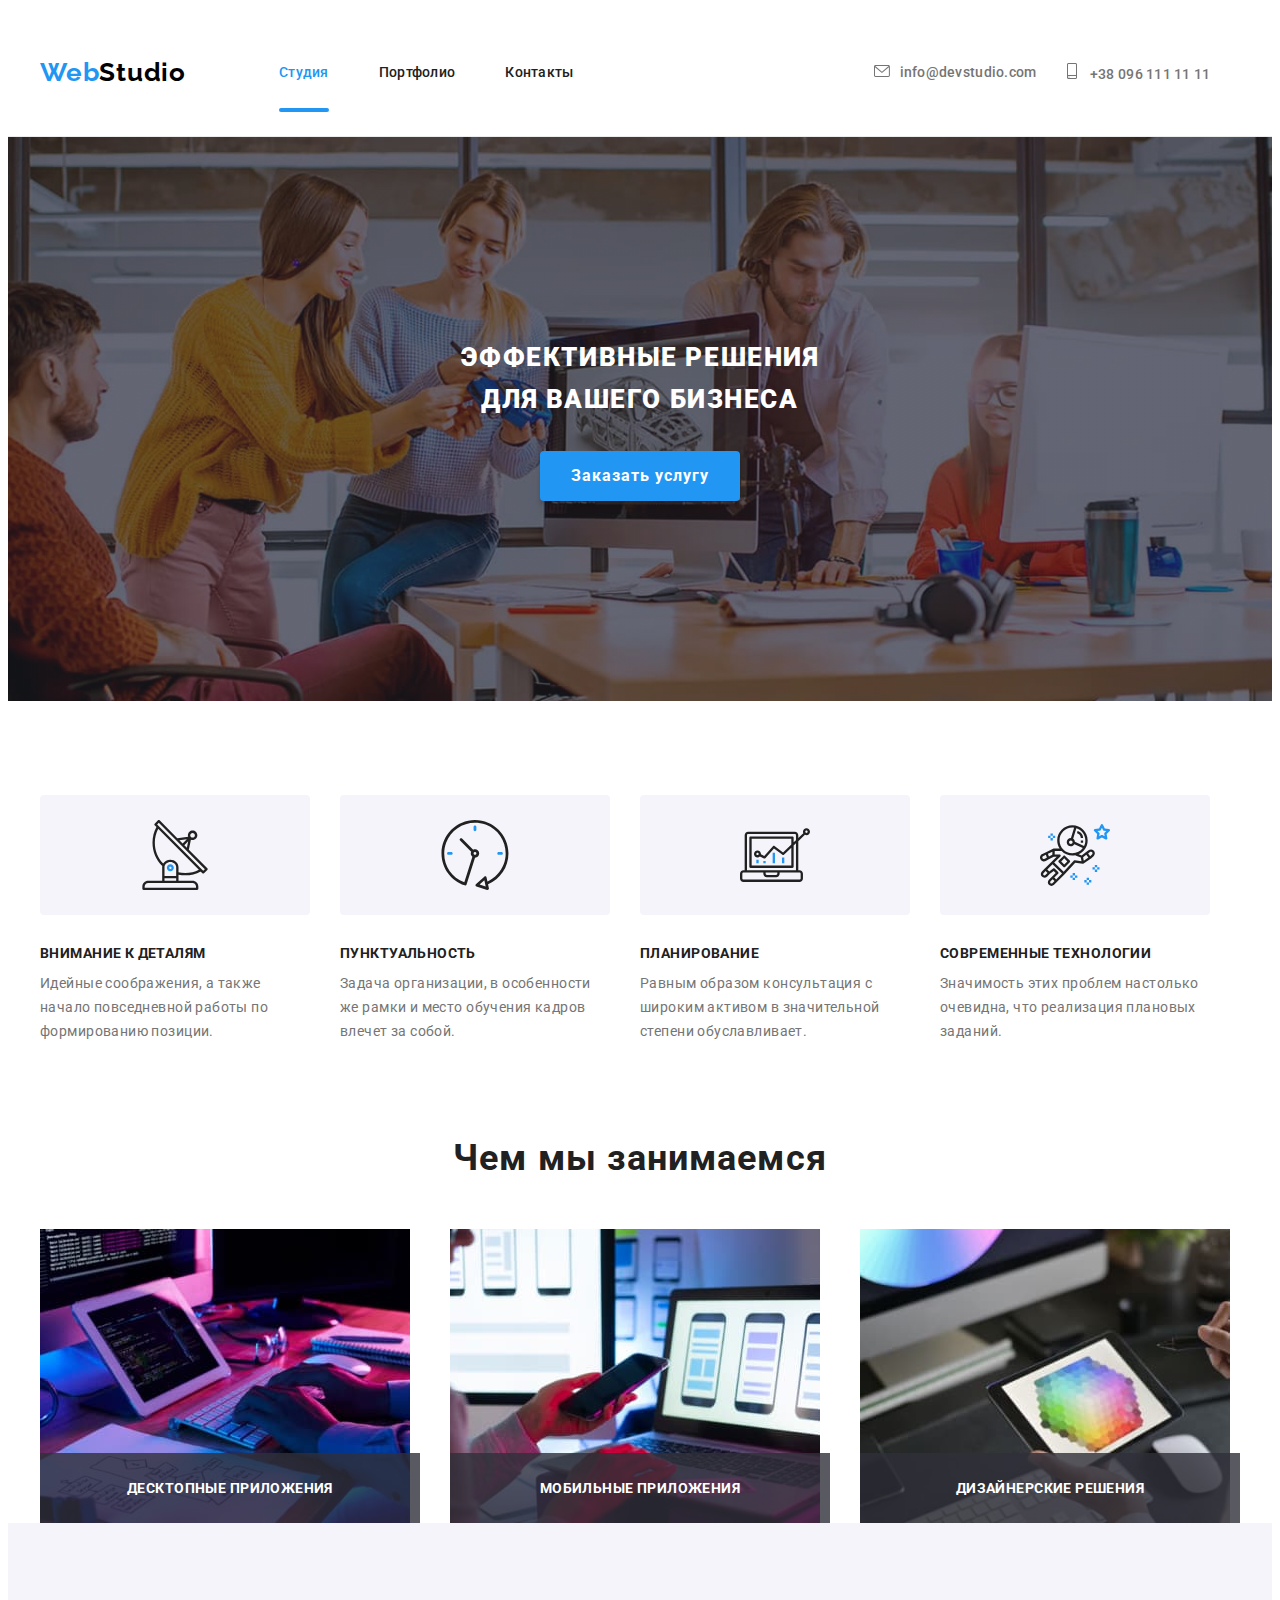
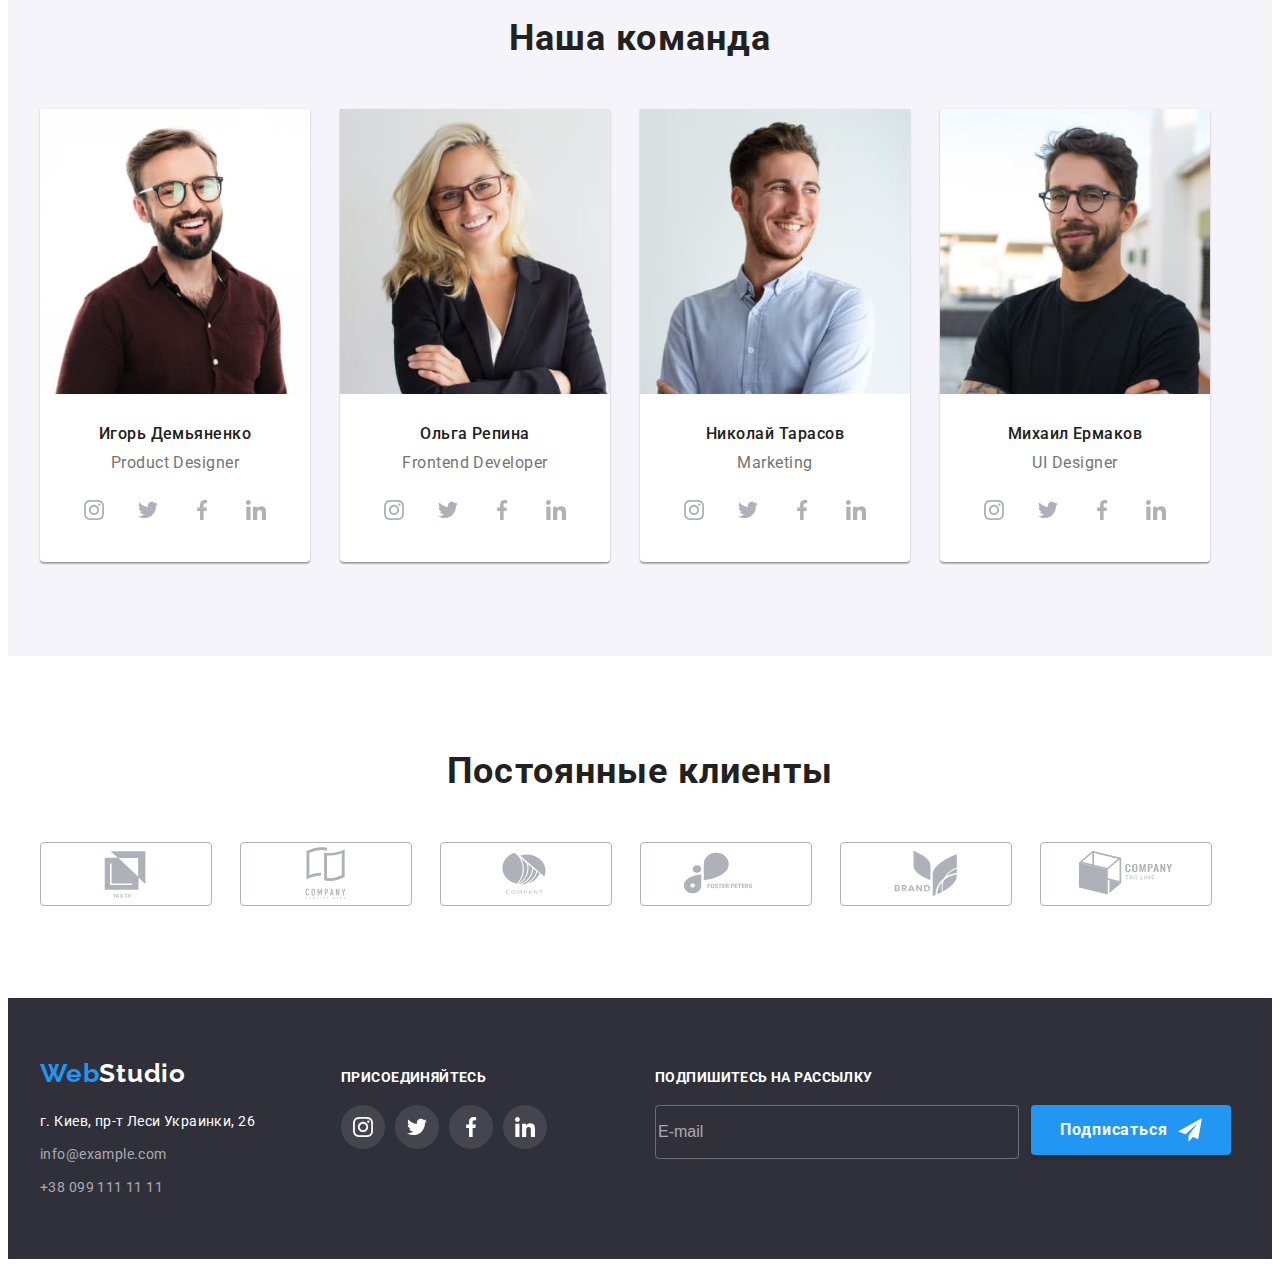
==== index.html @ fca925fd "project" ====
<!DOCTYPE html>
<html lang="ru">
  <head>
    <meta charset="UTF-8" />
    <meta http-equiv="X-UA-Compatible" content="IE=edge" />
    <meta name="viewport" content="width=device-width, initial-scale=1.0" />
    <title>WebStudio</title>
    <link rel="preconnect" href="https://fonts.googleapis.com" />
    <link rel="preconnect" href="https://fonts.gstatic.com" crossorigin />
    <link
      href="https://fonts.googleapis.com/css2?family=Raleway:wght@700&family=Roboto:wght@400;500;700;900&display=swap"
      rel="stylesheet"
    />
    <link
      rel="stylesheet"
      href="https://cdnjs.cloudflare.com/ajax/libs/modern-normalize/1.1.0/modern-normalize.min.css"
      integrity="sha512-wpPYUAdjBVSE4KJnH1VR1HeZfpl1ub8YT/NKx4PuQ5NmX2tKuGu6U/JRp5y+Y8XG2tV+wKQpNHVUX03MfMFn9Q=="
      crossorigin="anonymous"
      referrerpolicy="no-referrer"
    />
    <!-- <link rel="stylesheet" href="./css/styles.css" /> -->
    <link rel="stylesheet" href="./css/main.min.css" />
  </head>
  <body>
    <header class="header">
      <div class="container container__header">
        <a href="./index.html" class="logo" lang="en"
          >Web<span class="logo__dark">Studio</span></a
        >

        <nav>
          <ul class="site-nav">
            <li class="site-nav__item">
              <a
                href="./index.html"
                class="site-nav__link site-nav__link--current"
                >Студия</a
              >
            </li>
            <li class="site-nav__item">
              <a href="./portfolio.html" class="site-nav__link">Портфолио</a>
            </li>
            <li class="site-nav__item">
              <a href="" class="site-nav__link">Контакты</a>
            </li>
          </ul>
        </nav>
        <ul class="connect">
          <li class="connect__item">
            <a href="mailto:info@devstudio.com" class="connect__link">
              <svg class="connect__icon connect__icon--env">
                <use href="./images/symbol-defs.svg#envelope"></use></svg
              >info@devstudio.com</a
            >
          </li>
          <li class="connect__item">
            <a href="tel:+380961111111" class="connect__link">
              <svg class="connect__icon connect__icon--smart">
                <use href="./images/symbol-defs.svg#smartphone"></use>
              </svg>
              +38 096 111 11 11
            </a>
          </li>
        </ul>

        <button type="button" class="menu-btn">
          <svg
            class="menu-btn__icon"
            width="40"
            height="40"
            aria-label="Переключатель мобильного меню"
          >
            <use
              class="menu-btn__icon--menu"
              href="./images/symbol-defs.svg#menu_40px"
            ></use>
            <use
              class="menu-btn__icon--close"
              href="./images/symbol-defs.svg#close_40px"
            ></use>
          </svg>
        </button>
      </div>
    </header>
    <main>
      <section class="hero">
        <div class="container">
          <h1 class="hero__title">Эффективные решения для вашего бизнеса</h1>
          <button type="button" class="btn btn__hero" data-modal-open>
            Заказать услугу
          </button>
        </div>
      </section>
      <!-- advantage -->
      <section class="section">
        <div class="container">
          <h2 class="section-title visually-hidden">Наши преимущества</h2>
          <ul class="advantage-list">
            <li class="advantage-list__item">
              <div class="advantage-list__box">
                <svg class="advantage-list__icon" width="70" height="70">
                  <use xlink:href="./images/symbol-defs.svg#antenna"></use>
                </svg>
              </div>
              <h3 class="advantage-list__title">Внимание к деталям</h3>
              <p class="advantage-list__text">
                Идейные соображения, а также начало повседневной работы по
                формированию позиции.
              </p>
            </li>
            <li class="advantage-list__item icon-clock">
              <div class="advantage-list__box">
                <svg class="advantage-list__icon" width="70" height="70">
                  <use xlink:href="./images/symbol-defs.svg#clock"></use>
                </svg>
              </div>
              <h3 class="advantage-list__title">Пунктуальность</h3>
              <p class="advantage-list__text">
                Задача организации, в особенности же рамки и место обучения
                кадров влечет за собой.
              </p>
            </li>
            <li class="advantage-list__item icon-diagram">
              <div class="advantage-list__box">
                <svg class="advantage-list__icon" width="70" height="70">
                  <use xlink:href="./images/symbol-defs.svg#diagram"></use>
                </svg>
              </div>
              <h3 class="advantage-list__title">Планирование</h3>
              <p class="advantage-list__text">
                Равным образом консультация с широким активом в значительной
                степени обуславливает.
              </p>
            </li>
            <li class="advantage-list__item icon-astronaut">
              <div class="advantage-list__box">
                <svg class="advantage-list__icon" width="70" height="70">
                  <use xlink:href="./images/symbol-defs.svg#astronaut"></use>
                </svg>
              </div>
              <h3 class="advantage-list__title">Современные технологии</h3>
              <p class="advantage-list__text">
                Значимость этих проблем настолько очевидна, что реализация
                плановых заданий.
              </p>
            </li>
          </ul>
        </div>
      </section>
      <!-- development -->
      <section class="section section--no-padding">
        <div class="container">
          <h2 class="section-title">Чем мы занимаемся</h2>
          <ul class="development-list">
            <li class="development-list__item">
              <img
                src="./images/box_1.jpg"
                alt="Разработки для планшета"
                width="370"
                height="294"
              />
              <div class="development__box">
                <p class="development__text">Десктопные приложения</p>
              </div>
            </li>
            <li class="development-list__item">
              <div class="dev-item-container">
                <img
                  src="./images/box_2.jpg"
                  alt="Разработки для мобильного телефона"
                  width="370"
                  height="294"
                />
                <div class="development__box">
                  <p class="development__text">Мобильные приложения</p>
                </div>
              </div>
            </li>
            <li class="development-list__item">
              <div class="dev-item-container">
                <img
                  src="./images/box_3.jpg"
                  alt="Настройка гаджетов"
                  width="370"
                  height="294"
                />
                <div class="development__box">
                  <p class="development__text">Дизайнерские решения</p>
                </div>
              </div>
            </li>
          </ul>
        </div>
      </section>
      <!-- team -->
      <section class="section section--other-background">
        <div class="container">
          <h2 class="section-title">Наша команда</h2>
          <ul class="team">
            <li class="team__item">
              <img
                srcset="
                  ./images/img_demianenko_450_460.jpg 450w,
                  ./images/img_demianenko_354_374.jpg 354w,
                  ./images/img_demianenko_270_260.jpg 270w
                "
                src="./images/img_demianenko_450_460.jpg"
                alt="Фото Игоря Демьяненко"
                sizes="(min-width: 1200px) 25vw, (min-width: 768px) 50vw, 100vw"
              />
              <div class="team__card">
                <h3 class="team__title">Игорь Демьяненко</h3>
                <p class="team__text" lang="en">Product Designer</p>
                <ul class="social">
                  <li class="social__item">
                    <a href="" class="social__link">
                      <svg class="social__icon" width="20" height="20">
                        <use href="./images/symbol-defs.svg#instagram"></use>
                      </svg>
                    </a>
                  </li>
                  <li class="social__item">
                    <a href="" class="social__link">
                      <svg class="social__icon" width="20" height="20">
                        <use href="./images/symbol-defs.svg#twitter"></use>
                      </svg>
                    </a>
                  </li>
                  <li class="social__item">
                    <a href="" class="social__link">
                      <svg class="social__icon" width="20" height="20">
                        <use href="./images/symbol-defs.svg#facebook"></use>
                      </svg>
                    </a>
                  </li>
                  <li class="social__item">
                    <a href="" class="social__link">
                      <svg class="social__icon" width="20" height="20">
                        <use href="./images/symbol-defs.svg#linkedin"></use>
                      </svg>
                    </a>
                  </li>
                </ul>
              </div>
            </li>
            <li class="team__item">
              <img
                srcset="
                  ./images/img_repina_450_460.jpg 450w,
                  ./images/img_repina_354_374.jpg 354w,
                  ./images/img_repina_270_260.jpg 270w
                "
                src="./images/img_repina_450_460.jpg"
                alt="Фото Ольги Репиной"
                sizes="(min-width: 1200px) 25vw, (min-width: 768px) 50vw, 100vw"
              />
              <div class="team__card">
                <h3 class="team__title">Ольга Репина</h3>
                <p class="team__text" lang="en">Frontend Developer</p>
                <ul class="social">
                  <li class="social__item">
                    <a href="" class="social__link">
                      <svg class="social__icon" width="20" height="20">
                        <use href="./images/symbol-defs.svg#instagram"></use>
                      </svg>
                    </a>
                  </li>
                  <li class="social__item">
                    <a href="" class="social__link">
                      <svg class="social__icon" width="20" height="20">
                        <use href="./images/symbol-defs.svg#twitter"></use>
                      </svg>
                    </a>
                  </li>
                  <li class="social__item">
                    <a href="" class="social__link">
                      <svg class="social__icon" width="20" height="20">
                        <use href="./images/symbol-defs.svg#facebook"></use>
                      </svg>
                    </a>
                  </li>
                  <li class="social__item">
                    <a href="" class="social__link">
                      <svg class="social__icon" width="20" height="20">
                        <use href="./images/symbol-defs.svg#linkedin"></use>
                      </svg>
                    </a>
                  </li>
                </ul>
              </div>
            </li>
            <li class="team__item">
              <img
                srcset="
                  ./images/img_tarasov_450_460.jpg 450w,
                  ./images/img_tarasov_354_374.jpg 354w,
                  ./images/img_tarasov_270_260.jpg 270w
                "
                src="./images/img_tarasov_450_460.jpg"
                alt="Фото Николая Тарасова"
                sizes="(min-width: 1200px) 25vw, (min-width: 768px) 50vw, 100vw"
              />
              <div class="team__card">
                <h3 class="team__title">Николай Тарасов</h3>
                <p class="team__text" lang="en">Marketing</p>
                <ul class="social">
                  <li class="social__item">
                    <a href="" class="social__link">
                      <svg class="social__icon" width="20" height="20">
                        <use href="./images/symbol-defs.svg#instagram"></use>
                      </svg>
                    </a>
                  </li>
                  <li class="social__item">
                    <a href="" class="social__link">
                      <svg class="social__icon" width="20" height="20">
                        <use href="./images/symbol-defs.svg#twitter"></use>
                      </svg>
                    </a>
                  </li>
                  <li class="social__item">
                    <a href="" class="social__link">
                      <svg class="social__icon" width="20" height="20">
                        <use href="./images/symbol-defs.svg#facebook"></use>
                      </svg>
                    </a>
                  </li>
                  <li class="social__item">
                    <a href="" class="social__link">
                      <svg class="social__icon" width="20" height="20">
                        <use href="./images/symbol-defs.svg#linkedin"></use>
                      </svg>
                    </a>
                  </li>
                </ul>
              </div>
            </li>
            <li class="team__item">
              <img
                srcset="
                  ./images/img_ermakov_450_460.jpg 450w,
                  ./images/img_ermakov_354_374.jpg 354w,
                  ./images/img_ermakov_270_260.jpg 270w
                "
                src="./images/img_ermakov_450_460.jpg"
                alt="Фото Михаила Ермакова"
                sizes="(min-width: 1200px) 25vw, (min-width: 768px) 50vw, 100vw"
              />
              <div class="team__card">
                <h3 class="team__title">Михаил Ермаков</h3>
                <p class="team__text" lang="en">UI Designer</p>
                <ul class="social">
                  <li class="social__item">
                    <a href="" class="social__link">
                      <svg class="social__icon" width="20" height="20">
                        <use href="./images/symbol-defs.svg#instagram"></use>
                      </svg>
                    </a>
                  </li>
                  <li class="social__item">
                    <a href="" class="social__link">
                      <svg class="social__icon" width="20" height="20">
                        <use href="./images/symbol-defs.svg#twitter"></use>
                      </svg>
                    </a>
                  </li>
                  <li class="social__item">
                    <a href="" class="social__link">
                      <svg class="social__icon" width="20" height="20">
                        <use href="./images/symbol-defs.svg#facebook"></use>
                      </svg>
                    </a>
                  </li>
                  <li class="social__item">
                    <a href="" class="social__link">
                      <svg class="social__icon" width="20" height="20">
                        <use href="./images/symbol-defs.svg#linkedin"></use>
                      </svg>
                    </a>
                  </li>
                </ul>
              </div>
            </li>
          </ul>
        </div>
      </section>
      <!-- client -->
      <section class="section">
        <div class="container">
          <h2 class="section-title">Постоянные клиенты</h2>
          <ul class="client">
            <li class="client__item">
              <a href="" class="client__link">
                <svg class="client__icon" width="106" height="60">
                  <use href="./images/symbol-defs.svg#Logo-1"></use>
                </svg>
              </a>
            </li>
            <li class="client__item">
              <a href="" class="client__link">
                <svg class="client__icon" width="106" height="60">
                  <use href="./images/symbol-defs.svg#Logo-2"></use>
                </svg>
              </a>
            </li>
            <li class="client__item">
              <a href="" class="client__link">
                <svg class="client__icon" width="106" height="60">
                  <use href="./images/symbol-defs.svg#Logo-3"></use>
                </svg>
              </a>
            </li>
            <li class="client__item">
              <a href="" class="client__link">
                <svg class="client__icon" width="106" height="60">
                  <use href="./images/symbol-defs.svg#Logo-4"></use>
                </svg>
              </a>
            </li>
            <li class="client__item">
              <a href="" class="client__link">
                <svg class="client__icon" width="106" height="60">
                  <use href="./images/symbol-defs.svg#Logo-5"></use>
                </svg>
              </a>
            </li>
            <li class="client__item">
              <a href="" class="client__link">
                <svg class="client__icon" width="106" height="60">
                  <use href="./images/symbol-defs.svg#Logo-6"></use>
                </svg>
              </a>
            </li>
          </ul>
        </div>
      </section>
    </main>

    <!--  -->
    <footer class="footer">
      <div class="container container--flex">
        <div class="container__item container-logoadd">
          <a href="./index.html" class="logo" lang="en"
            >Web<span class="logo__light">Studio</span>
          </a>
          <address class="container-address">
            <ul class="footer-address list">
              <li class="footer-address__item">
                <a
                  href="https://goo.gl/maps/Y3qcfdr68zk5Risw8"
                  target="_blank"
                  rel="noopener noreferrer nofollow"
                  class="footer-link footer-link--address"
                  >г. Киев, пр-т Леси Украинки, 26</a
                >
              </li>
              <li class="footer-address__item">
                <a
                  href="mailto:info@example.com"
                  class="footer-link footer-link--mail"
                  >info@example.com</a
                >
              </li>
              <li class="footer-address__item">
                <a href="tel:+380991111111" class="footer-link footer-link--tel"
                  >+38 099 111 11 11</a
                >
              </li>
            </ul>
          </address>
        </div>
        <div class="container__item container-links">
          <p class="footer-cont-text">Присоединяйтесь</p>

          <ul class="footer-icon list">
            <li class="footer-icon__item">
              <a href="" class="footer-icon-link">
                <svg class="footer-icon-icon" width="20" height="20">
                  <use href="./images/symbol-defs.svg#instagram"></use>
                </svg>
              </a>
            </li>
            <li class="footer-icon__item">
              <a href="" class="footer-icon-link">
                <svg class="footer-icon-icon" width="20" height="20">
                  <use href="./images/symbol-defs.svg#twitter"></use>
                </svg>
              </a>
            </li>
            <li class="footer-icon__item">
              <a href="" class="footer-icon-link">
                <svg class="footer-icon-icon" width="20" height="20">
                  <use href="./images/symbol-defs.svg#facebook"></use>
                </svg>
              </a>
            </li>
            <li class="footer-icon__item">
              <a href="" class="footer-icon-link">
                <svg class="footer-icon-icon" width="20" height="20">
                  <use href="./images/symbol-defs.svg#linkedin"></use>
                </svg>
              </a>
            </li>
          </ul>
        </div>

        <div class="container__item container-email">
          <p class="footer-cont-text">Подпишитесь на рассылку</p>
          <form class="form-input">
            <label for="form-input__label"></label>
            <input
              type="email"
              class="form-input__item"
              name="item-mail"
              id="item-mail"
              placeholder="E-mail"
            />
            <button type="submit" class="btn form-input__btn">
              Подписаться
              <svg class="icon-send" width="24" height="24">
                <use href="./images/symbol-defs.svg#icon-send"></use>
              </svg>
            </button>
          </form>
        </div>
      </div>
    </footer>
    <!--  modal  -->
    <div class="backdrop is-hidden" data-modal>
      <div class="modal">
        <button type="button" class="modal-close-btn" data-modal-close>
          <svg class="close-icon" width="18" height="18">
            <use href="./images/symbol-defs.svg#close-black-18dp"></use>
          </svg>
        </button>
        <p class="modal-title">Оставьте свои данные, мы вам перезвоним</p>
        <form class="modal-form">
          <label class="modal-label"
            >Имя
            <span class="modal-label__field">
              <input
                type="text"
                class="modal-label__block modal-label__block--input"
                name="user-name"
                placeholder="John Dou"
                required
              />
              <svg class="modal-icon" width="18" height="18">
                <use href="./images/symbol-defs.svg#person-black-18dp"></use>
              </svg>
            </span>
          </label>
          <label class="modal-label"
            >Телефон
            <span class="modal-label__field">
              <input
                type="tel"
                class="modal-label__block modal-label__block--input"
                name="user-tel"
                placeholder="+380"
                required
              />
              <svg class="modal-icon" width="18" height="18">
                <use href="./images/symbol-defs.svg#phone-black-18dp"></use>
              </svg>
            </span>
          </label>
          <label class="modal-label"
            >Почта
            <span class="modal-label__field">
              <input
                type="email"
                class="modal-label__block modal-label__block--input"
                name="user-mail"
                placeholder="mail@mail.mail"
              />
              <svg class="modal-icon" width="18" height="18">
                <use href="./images/symbol-defs.svg#email-black-18dp"></use>
              </svg>
            </span>
          </label>
          <label class="modal-label modal-label--end"
            >Комментарий
            <textarea
              class="modal-label__block modal-label__block--text"
              name="user-text"
              placeholder="Введите текст"
            ></textarea>
          </label>

          <div class="chek-field">
            <input
              type="checkbox"
              class="modal-chek visually-hidden"
              name="user-chek"
              id="user-chek"
            />
            <span class="modal-chek-span">
              <svg class="modal-chek-icon" width="16" height="15">
                <use href="./images/symbol-defs.svg#icon_check-vector"></use>
              </svg>
            </span>
            <label for="user-chek" class="modal-chek-text">
              Соглашаюсь с рассылкой и принимаю
              <span class="chek-label-span">&nbsp;Условия договора&nbsp;</span>
            </label>
          </div>
          <button type="submit" class="btn btn--submit">Отправить</button>
        </form>
      </div>
    </div>
    <script src="./js/modal.js"></script>
  </body>
</html>
---- css/styles.css ----
/* ---Header--------------- */
/* --- hero ------------------ */
/* --- advantage ----------- */
/* --- development ------------------------- */
/* --- team -------------------------- */

/* client */
/* footer */
/* --- portfolio-page ---------------- */

/* project */

/* modal-form */

/* .modal-chek-text::before {
  content: '';
  width: 16px;
  height: 15px;
  border: 2px solid #000000;
  border-radius: 2px;
  margin-right: 8px;
}
.modal-chek:checked + .modal-chek-text::before {
  background-image: url(../images/icon\ check.png);
  border: none;
} */
---- css/main.min.css ----
:root{--prim-text-color: #757575;--title-text-color: #212121;--accent-color: #2196f3;--prim-backg-color: #ffffff;--light-backg-color: #f5f4fa;--dark-backg-color: #2f303a}body.modal-open{overflow:hidden}p,h1,h2,h3,h4,h5,h6{margin:0}ul{margin:0;padding:0}body{font-family:'Roboto', sans-serif;color:var(--prim-text-color);background-color:var(--prim-backg-color)}button{cursor:pointer}img{display:block;max-width:100%;height:auto}a{text-decoration:none}ul{list-style:none}.visually-hidden{position:absolute;white-space:nowrap;width:1px;height:1px;overflow:hidden;border:0;padding:0;clip:rect(0 0 0 0);clip-path:inset(50%);margin:-1px}.development__box,.social__link,.client__link,.footer-icon-link{display:flex;align-items:center}.container{width:100%;padding-left:15px;padding-right:15px;margin:0 auto}@media screen and (min-width: 480px){.container{width:480px}}@media screen and (min-width: 768px){.container{width:768px}}@media screen and (min-width: 1200px){.container{width:1200px}}.section{padding-top:60px;padding-bottom:60px}@media screen and (min-width: 1200px){.section{padding-top:94px;padding-bottom:94px}}.section-title{text-align:center;color:var(--title-text-color);margin-bottom:50px}@media screen and (min-width: 480px){.section-title{font-weight:700;font-size:28px;line-height:1.17857;letter-spacing:.03em}}@media screen and (min-width: 1200px){.section-title{font-size:36px;line-height:1.16667;letter-spacing:.03em}}.logo{font-family:Raleway, sans-serif;font-weight:700;font-size:24px;line-height:1.16667;letter-spacing:.03em;color:var(--accent-color);transition:color 300ms cubic-bezier(0.4, 0, 0.2, 1)}@media screen and (min-width: 1200px){.logo{font-weight:700;font-size:26px;line-height:1.19231;letter-spacing:.03em}}.logo:hover .logo__dark,.logo:focus .logo__dark,.logo:hover .logo__light,.logo:focus .logo__light{color:var(--accent-color)}.logo__dark{font-family:Raleway, sans-serif;color:#000000}.logo__light{font-family:Raleway, sans-serif;color:#ffffff}.btn{font-family:inherit;cursor:pointer;width:200px;height:50px;font-weight:700;font-size:16px;line-height:1.875;letter-spacing:.06em;display:flex;align-items:center;justify-content:center;text-align:center;white-space:nowrap;color:#ffffff;background-color:var(--accent-color);border:transparent;border-radius:4px;box-shadow:0px 4px 4px rgba(0,0,0,0.15);transition:background-color 300ms cubic-bezier(0.4, 0, 0.2, 1)}.btn:hover,.btn:focus{background-color:#188ce8}.header{padding-top:24px;padding-bottom:24px;border-bottom:1px solid #ececec}.container__header{position:relative;display:flex;align-items:center;justify-content:space-between;min-height:80px}.menu-btn{display:inline-flex;margin:0;padding:0;border:none;background-color:transparent}@media screen and (min-width: 768px){.menu-btn{display:none}}.menu-btn__icon--close{display:none}.site-nav{font-weight:500;font-size:14px;line-height:1.14286;letter-spacing:.02em;display:none}@media screen and (min-width: 768px){.site-nav{display:contents;margin-left:88px;display:flex}}@media screen and (min-width: 1200px){.site-nav{margin-left:93px}}.site-nav__item{position:relative}.site-nav__item+.site-nav__item{margin-left:50px}.site-nav__link{color:var(--title-text-color);transition:color 300ms cubic-bezier(0.4, 0, 0.2, 1)}.site-nav__link:hover,.site-nav__link:focus{color:var(--accent-color)}.site-nav__link--current{color:var(--accent-color)}.site-nav__link--current::after{content:'';width:100%;height:4px;background:#2196f3;border-radius:2px;position:absolute;left:0;top:44px}.connect{font-weight:500;font-size:12px;line-height:1.16667;letter-spacing:.02em;display:none}@media screen and (min-width: 768px){.connect{display:contents;margin-right:auto;display:flex;flex-wrap:wrap;width:100%;margin-right:auto;margin-left:84px}.connect__link{color:var(--prim-text-color);transition:color 300ms cubic-bezier(0.4, 0, 0.2, 1)}.connect__link:hover,.connect__link:focus{color:var(--accent-color)}.connect__icon{fill:currentColor}}@media screen and (min-width: 768px) and (min-width: 768px){.connect__icon{margin-right:8px}}@media screen and (min-width: 768px) and (min-width: 1200px){.connect__icon{margin-right:10px}}@media screen and (min-width: 768px) and (min-width: 768px){.connect__icon--env{width:14px;height:10px}}@media screen and (min-width: 768px) and (min-width: 1200px){.connect__icon--env{width:16px;height:12px}}@media screen and (min-width: 768px) and (min-width: 768px){.connect__icon--smart{width:10px;height:14px}}@media screen and (min-width: 768px) and (min-width: 1200px){.connect__icon--smart{width:10px;height:16px}}@media screen and (min-width: 1200px){.connect{font-weight:500;font-size:14px;line-height:1.14286;letter-spacing:.02em;margin-left:300px;flex-direction:row;align-items:center}.connect__item+.connect__item{margin-left:30px}}.hero{background-color:var(--dark-backg-color);max-width:480px;padding:118px 0;margin-left:auto;margin-right:auto;background-image:linear-gradient(to right, rgba(47,48,58,0.4), rgba(47,48,58,0.4)),url("../images/hero-480_400.jpg");background-repeat:no-repeat;background-position:center;background-size:cover}@media screen and (min-width: 768px){.hero{max-width:768px;background-image:linear-gradient(to right, rgba(47,48,58,0.4), rgba(47,48,58,0.4)),url("../images/hero-768_400.jpg")}}@media screen and (min-width: 1200px){.hero{max-width:1600px;padding:200px 0;margin-left:auto;margin-right:auto;background-image:linear-gradient(to right, rgba(47,48,58,0.4), rgba(47,48,58,0.4)),url("../images/hero-1600_600.jpg")}}.hero__title{font-weight:900;font-size:26px;line-height:1.61538;letter-spacing:.06em;max-width:360px;text-align:center;text-transform:uppercase;color:#ffffff;margin-bottom:30px;margin-left:auto;margin-right:auto}.btn__hero{padding:10px 32px;margin-left:auto;margin-right:auto}.advantage-list{max-width:480px;margin-bottom:-30px}@media screen and (min-width: 768px){.advantage-list{max-width:768px;display:flex;flex-wrap:wrap;margin-left:-30px}}@media screen and (min-width: 1200px){.advantage-list{max-width:1200px}}.advantage-list__item{margin-bottom:30px}@media screen and (min-width: 768px){.advantage-list__item{width:calc(100% / 2 - 30px);margin-left:30px}}@media screen and (min-width: 1200px){.advantage-list__item{width:calc(100% / 4 - 30px)}}.advantage-list__box{display:flex;height:120px;margin-bottom:30px;align-items:center;justify-content:center;background:var(--light-backg-color);border-radius:4px}.advantage-list__title{font-weight:700;font-size:14px;line-height:1.14286;letter-spacing:.03em;text-transform:uppercase;color:var(--title-text-color);margin-bottom:10px}.advantage-list__text{font-size:14px;line-height:1.71429;letter-spacing:.03em;max-width:450px}@media screen and (min-width: 768px){.advantage-list__text{max-width:354px}}@media screen and (min-width: 1200px){.advantage-list__text{max-width:270px}}.section--no-padding{display:none}@media screen and (min-width: 1200px){.section--no-padding{display:contents;padding-top:0}}.development-list{display:flex;margin-left:-30px}.development-list__item{position:relative;width:calc(100% / 3 - 30px);margin-left:30px}.development__box{position:absolute;justify-content:center;width:100%;height:70px;background:rgba(47,48,58,0.8);bottom:0px}.development__text{font-weight:700;font-size:14px;line-height:1.14286;letter-spacing:.03em;text-transform:uppercase;color:#ffffff}.section--other-background{background-color:var(--light-backg-color)}.team{max-width:480px;margin-bottom:-30px}@media screen and (min-width: 768px){.team{max-width:768px;display:flex;flex-wrap:wrap;margin-left:-30px}}@media screen and (min-width: 1200px){.team{max-width:1200px}}.team__item{margin-bottom:30px;background:#ffffff;box-shadow:0px 1px 3px rgba(0,0,0,0.12),0px 1px 1px rgba(0,0,0,0.14),0px 2px 1px rgba(0,0,0,0.2);border-radius:0px 0px 4px 4px}@media screen and (min-width: 768px){.team__item{width:calc(100% / 2 - 30px);margin-left:30px}}@media screen and (min-width: 1200px){.team__item{width:calc(100% / 4 - 30px)}}.team__card{padding:30px 0}.team__title{font-weight:500;font-size:16px;line-height:1.1875;letter-spacing:.03em;text-align:center;color:var(--title-text-color);margin-bottom:10px}.team__text{font-size:16px;line-height:1.1875;letter-spacing:.03em;text-align:center;margin-bottom:16px}.social{display:flex;justify-content:center}.social__item{width:44px;height:44px}.social__item+.social__item{margin-left:10px}.social__link{justify-content:center;width:100%;height:100%;border-radius:50%;color:#afb1b8;background-color:var(--prim-backg-color);transition-property:background-color, color;transition-duration:250ms;transition-timing-function:cubic-bezier(0.4, 0, 0.2, 1)}.social__link:hover,.social__link:focus{color:#ffffff;background-color:var(--accent-color)}.social__icon{fill:currentColor}.client{max-width:480px;margin-bottom:-30px;display:flex;flex-wrap:wrap;margin-left:-30px}@media screen and (min-width: 768px){.client{max-width:768px}}@media screen and (min-width: 1200px){.client{max-width:1200px}}.client__item{margin-bottom:30px;background:#ffffff;width:calc(100% / 2 - 30px);margin-left:30px}.client__item+.client__item{margin-left:30px}@media screen and (min-width: 768px){.client__item{width:calc(100% / 3 - 30px)}}@media screen and (min-width: 1200px){.client__item{width:calc(100% / 6 - 30px)}}.client__link{justify-content:center;width:100%;height:100%;border:1px solid #afb1b8;border-radius:4px;color:#afb1b8;transition-property:border, color;transition-duration:250ms;transition-timing-function:cubic-bezier(0.4, 0, 0.2, 1)}.client__link:hover,.client__link:focus{color:var(--accent-color);border:1px solid var(--accent-color)}.client__icon{fill:currentColor}.footer{background-color:var(--dark-backg-color);padding-bottom:60px}@media screen and (min-width: 768px){.container--flex{display:flex;flex-wrap:wrap;align-items:baseline;justify-items:center}}.container__item{padding-top:60px;text-align:center}@media screen and (min-width: 768px){.container__item{width:50%}}@media screen and (min-width: 1200px){.container__item{text-align:left}}@media screen and (min-width: 768px){.container-logoadd{width:50%}}@media screen and (min-width: 1200px){.container-logoadd{width:231px}}.container-address{margin-top:20px}.footer-address__item{font-style:normal;font-size:14px;line-height:1.71429;letter-spacing:.03em}.footer-address__item:not(:last-child){margin-bottom:9px}.footer-link--address{color:#ffffff;transition:color 300ms cubic-bezier(0.4, 0, 0.2, 1)}.footer-link--mail,.footer-link--tel{color:rgba(255,255,255,0.6);transition:color 300ms cubic-bezier(0.4, 0, 0.2, 1)}.footer-link:hover,.footer-link:focus{color:var(--accent-color)}@media screen and (min-width: 1200px){.container-links{margin-left:70px;margin-right:93px;width:206px}}.footer-cont-text{font-weight:700;font-size:14px;line-height:1.14286;letter-spacing:.03em;text-transform:uppercase;color:#ffffff;margin-bottom:20px}.footer-icon{display:flex;justify-content:center}@media screen and (min-width: 1200px){.footer-icon{justify-content:left}}.footer-icon__item{width:44px;height:44px}.footer-icon__item+.footer-icon__item{margin-left:10px}.footer-icon-link{justify-content:center;width:100%;height:100%;border-radius:50%;color:#ffffff;background:rgba(255,255,255,0.1);transition-property:background-color, color;transition-duration:250ms;transition-timing-function:cubic-bezier(0.4, 0, 0.2, 1)}.footer-icon-link:hover,.footer-icon-link:focus{color:#ffffff;background-color:var(--accent-color)}.footer-icon-icon{fill:currentColor}.container-email{width:100%;margin-left:auto;margin-right:auto}@media screen and (min-width: 480px){.container-email{width:450px}}@media screen and (min-width: 1200px){.container-email{width:570px}}.form-input{display:block}@media screen and (min-width: 1200px){.form-input{display:inline-flex}}.form-input__item{margin-left:auto;margin-right:auto;width:100%;height:100%;margin-bottom:20px;font-size:16px;height:50px;border-radius:4px;background-color:transparent;border:1px solid rgba(255,255,255,0.3);transition:border-color 500ms}@media screen and (min-width: 480px){.form-input__item{width:450px}}@media screen and (min-width: 1200px){.form-input__item{width:358px}}.form-input__item::placeholder{color:rgba(255,255,255,0.6);transition:color 500ms}.form-input__item:hover,.form-input__item:focus{color:#ffffff;border:1px solid #ffffff}.form-input__item:hover::placeholder,.form-input__item:focus::placeholder{color:#ffffff}.form-input__btn{padding:10px 28px;margin-left:auto;margin-right:auto}@media screen and (min-width: 1200px){.form-input__btn{padding:10px 28px;margin-left:12px}}.icon-send{margin-left:10px;fill:currentColor}.filter{display:flex;flex-wrap:wrap;flex-direction:row;margin-left:-8px;margin-bottom:25px}@media screen and (min-width: 768px){.filter{justify-content:center}}.filter__btn{margin-left:8px;margin-bottom:15px;padding:6px 22px;font-family:inherit;white-space:nowrap;cursor:pointer;font-weight:500;font-size:16px;line-height:1.625;letter-spacing:.03em;color:var(--title-text-color);border-color:transparent;border-radius:4px;background-color:var(--light-backg-color);transition-property:background-color, color, box-shadow;transition-duration:250ms;transition-timing-function:cubic-bezier(0.4, 0, 0.2, 1)}.filter__btn:hover,.filter__btn:focus{color:#ffffff;background-color:var(--accent-color);box-shadow:0px 3px 1px rgba(0,0,0,0.1),0px 1px 2px rgba(0,0,0,0.08),0px 2px 2px rgba(0,0,0,0.12)}.project{max-width:450px}@media screen and (min-width: 768px){.project{max-width:768px;display:flex;flex-wrap:wrap;margin-left:-30px;margin-bottom:-30px}}@media screen and (min-width: 1200px){.project{max-width:1200px}}.project__item{margin-bottom:30px;position:relative}@media screen and (min-width: 768px){.project__item{width:calc(100% / 2 - 30px);margin-left:30px}}@media screen and (min-width: 1200px){.project__item{width:calc(100% / 3 - 30px)}}.project__card-img{position:relative;overflow:hidden}.project__text{position:absolute;top:0;left:0;font-size:18px;line-height:1.55556;letter-spacing:.03em;color:#ffffff;background-color:rgba(33,150,243,0.8);padding:24px;height:100%;transform:translateY(100%);transition:transform 300ms cubic-bezier(0.4, 0, 0.2, 1)}.project__link{display:block;transition:box-shadow 300ms cubic-bezier(0.4, 0, 0.2, 1)}.project__link:hover,.project__link:focus{box-shadow:0px 1px 1px rgba(0,0,0,0.12),0px 4px 4px rgba(0,0,0,0.06),1px 4px 6px rgba(0,0,0,0.16)}.project__link:hover .project__text,.project__link:focus .project__text{transform:translateY(0)}.project__footer{background:#ffffff;border:1px solid #eeeeee;box-sizing:border-box;padding:20px 24px}@media screen and (min-width: 768px){.project__footer{height:146px}}@media screen and (min-width: 1200px){.project__footer{height:110px}}.project__title{margin-bottom:4px;font-weight:700;font-size:18px;line-height:2;letter-spacing:.06em;color:var(--title-text-color)}.project__development{font-weight:hull;font-size:16px;line-height:1.875;letter-spacing:.03em;color:var(--prim-text-color)}.backdrop{position:fixed;top:0;width:100vw;height:100vh;background-color:rgba(0,0,0,0.367);overflow-y:scroll;transition:opacity 500ms, visibility 500ms}.is-hidden{opacity:0;pointer-events:none;visibility:hidden}.modal{background-color:#ffffff;border-radius:10px;position:absolute;top:50%;left:50%;transform:translate(-50%, -50%);padding:40px}@media screen and (min-width: 480px){.modal{width:450px;min-height:609px}}@media screen and (min-width: 1200px){.modal{width:528px;min-height:581px}}.modal-close-btn{width:30px;height:30px;border-radius:50%;border:1px solid #999999;background-color:transparent;position:absolute;top:8px;right:8px;display:flex;align-items:center;justify-content:center}.modal-close-btn:hover,.modal-close-btn:focus{fill:var(--accent-color)}.modal-title{font-weight:700;font-size:20px;line-height:1.15;letter-spacing:.03em;text-align:center;color:var(--title-text-color);margin-bottom:12px}.form-field{margin-bottom:10px}.modal-label{display:block;font-size:12px;line-height:1.33333;letter-spacing:.01em;color:var(--prim-text-color);margin-bottom:10px}.modal-label--end{margin-bottom:20px}.modal-label__field{position:relative;display:block;margin-top:4px}.modal-label__block{width:100%;border:1px solid rgba(33,33,33,0.2);border-radius:4px;outline:none}.modal-label__block::placeholder{font-size:12px;line-height:1.16667;letter-spacing:.01em;color:rgba(117,117,117,0.5)}.modal-label__block:hover::placeholder,.modal-label__block:focus::placeholder{color:var(--accent-color)}.modal-label__block:hover+.modal-icon,.modal-label__block:focus+.modal-icon{fill:var(--accent-color)}.modal-label__block--input{height:40px;padding-left:42px}.modal-label__block--text{height:120px;padding:12px 16px;resize:none;display:block;margin-top:4px}.modal-icon{position:absolute;left:12px;top:50%;transform:translateY(-50%);fill:var(--title-text-color)}.chek-field{position:relative;margin-bottom:30px;display:flex;align-items:center;justify-content:center}.modal-chek-span{width:16px;height:15px;border:2px solid #000000;border-radius:2px;margin-right:8px;fill:transparent}.modal-chek-text{font-size:14px;color:var(--prim-text-color)}.modal-chek:focus+.modal-chek-span{outline:3px solid var(--accent-color)}.modal-chek:checked+.modal-chek-span{background-color:var(--accent-color);border:none;fill:#ffffff}.chek-label-span{color:var(--accent-color);text-decoration:underline}.btn--submit{padding:10px 32px;margin-left:auto;margin-right:auto}
/*# sourceMappingURL=main.min.css.map */
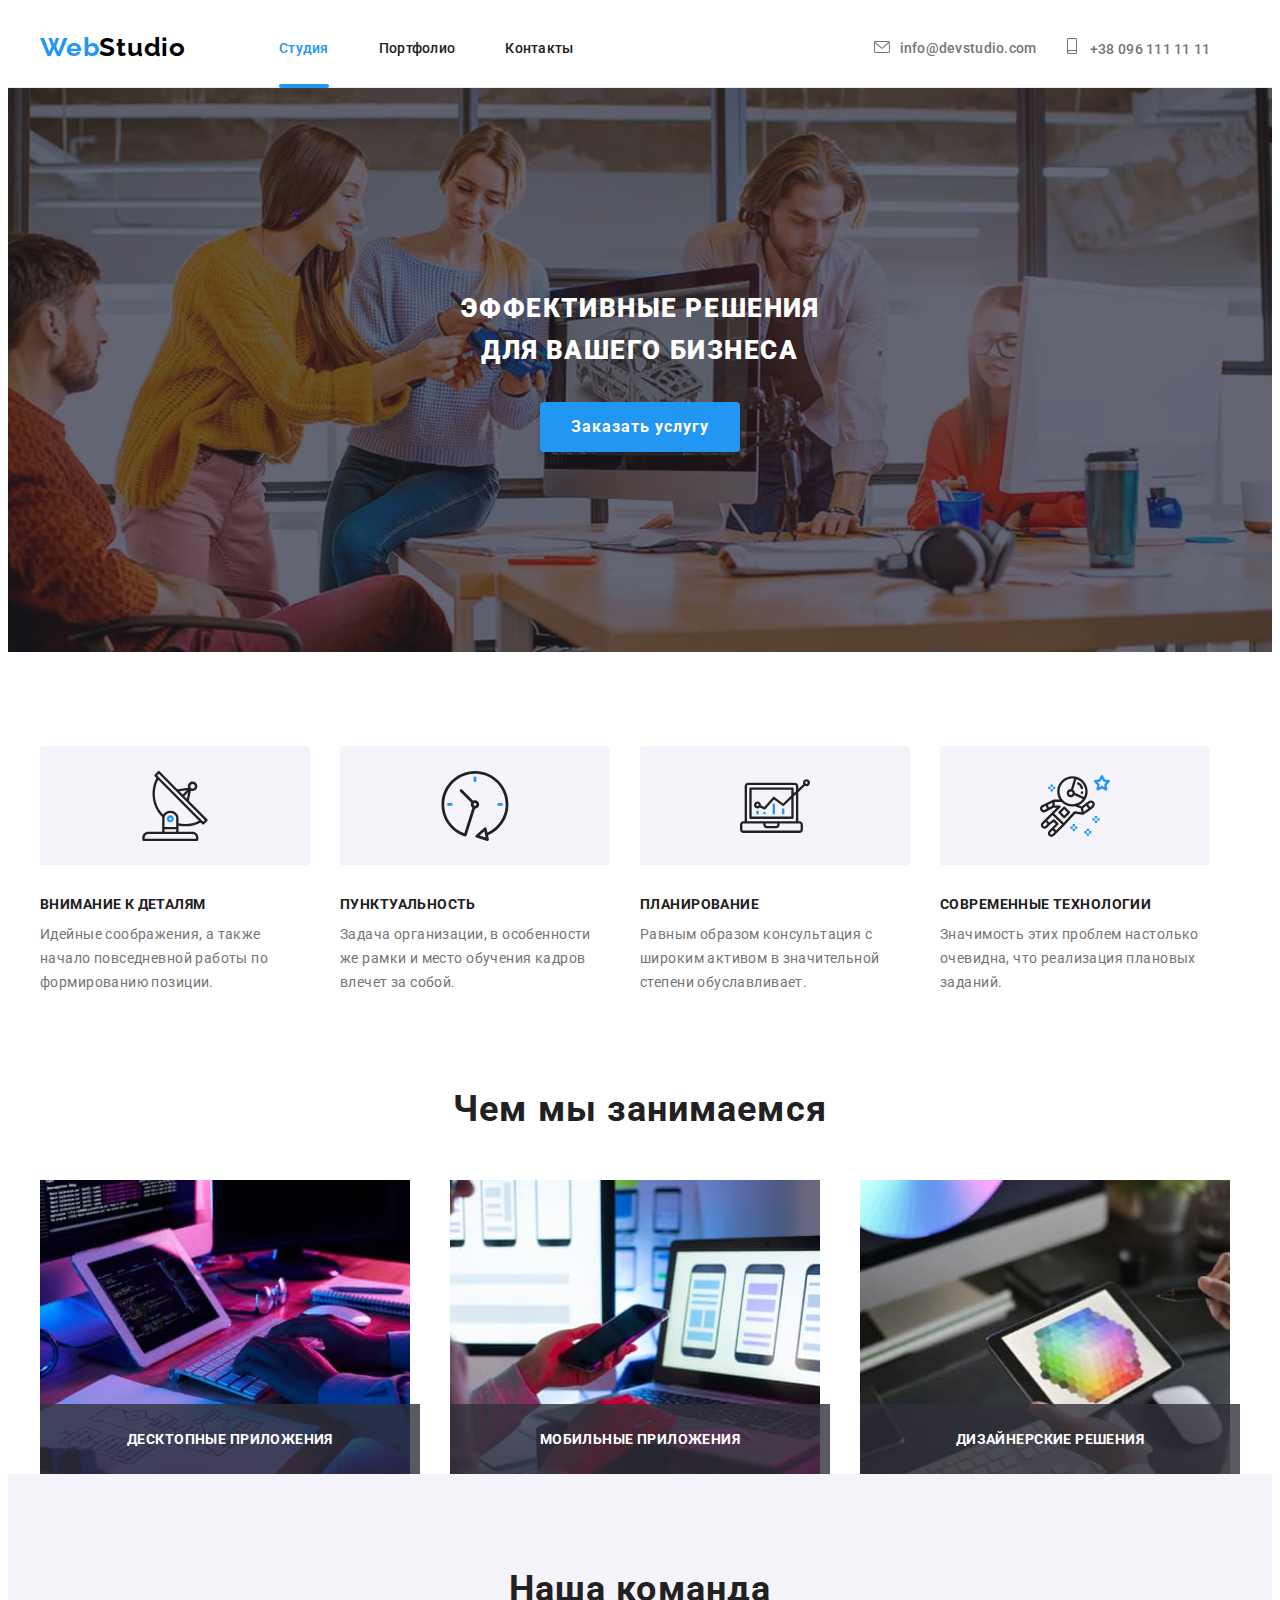
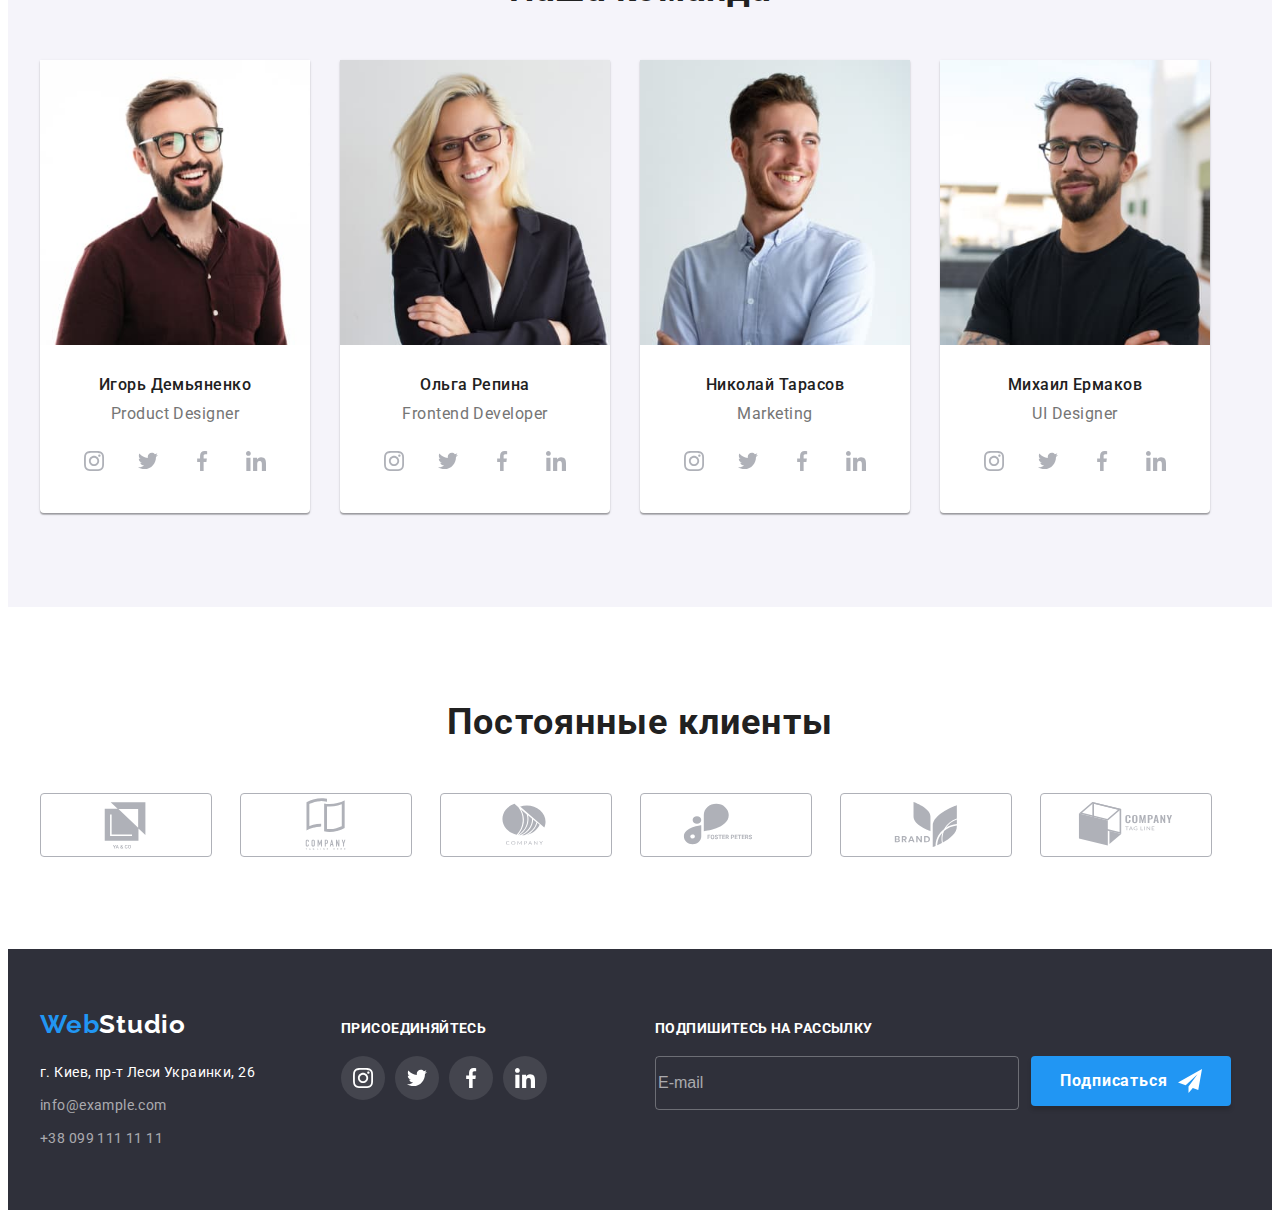
==== commit 6307e862: "add" ====
--- a/index.html
+++ b/index.html
@@ -63,23 +63,78 @@
           </li>
         </ul>
 
-        <button type="button" class="menu-btn">
+        <button type="button" class="menu-open-btn">
           <svg
             class="menu-btn__icon"
             width="40"
             height="40"
-            aria-label="Переключатель мобильного меню"
+            aria-label="Включеник мобильного меню"
           >
             <use
               class="menu-btn__icon--menu"
               href="./images/symbol-defs.svg#menu_40px"
             ></use>
-            <use
-              class="menu-btn__icon--close"
-              href="./images/symbol-defs.svg#close_40px"
-            ></use>
           </svg>
         </button>
+      </div>
+
+      <div class="mob-menu is-hidden">
+        <div class="container mob-menu-container">
+          <div class="mob-menu-top">
+            <button type="button" class="menu-close-btn">
+              <svg
+                class="menu-btn__icon"
+                width="40"
+                height="40"
+                aria-label="Выключение мобильного меню"
+              >
+                <use
+                  class="menu-btn__icon--close"
+                  href="./images/symbol-defs.svg#close_40px"
+                ></use>
+              </svg>
+            </button>
+            <ul class="mob-menu-list list">
+              <li class="mob-menu__item">
+                <a href="./index.html" class="mob-menu__link">Студия</a>
+              </li>
+              <li class="mob-menu__item">
+                <a href="./portfolio.html" class="mob-menu__link">Портфолио</a>
+              </li>
+              <li class="mob-menu__item">
+                <a href="" class="mob-menu__link">Контакты</a>
+              </li>
+            </ul>
+          </div>
+          <div class="mob-menu-bottom">
+            <ul class="mob-contact">
+              <li class="mob-contact__item">
+                <a href="tel:+380961111111" class="mob-contact__tel"
+                  >+38 096 111 11 11
+                </a>
+              </li>
+              <li class="mob-contact__item">
+                <a href="mailto:info@devstudio.com" class="mob-contact__mail">
+                  info@devstudio.com
+                </a>
+              </li>
+            </ul>
+            <ul class="mob-soc">
+              <li class="mob-soc__item">
+                <a href="" class="mob-soc__link"> Instagram </a>
+              </li>
+              <li class="mob-soc__item">
+                <a href="" class="mob-soc__link"> Twitter </a>
+              </li>
+              <li class="mob-soc__item">
+                <a href="" class="mob-soc__link"> Facebook </a>
+              </li>
+              <li class="mob-soc__item">
+                <a href="" class="mob-soc__link"> LinkedIn </a>
+              </li>
+            </ul>
+          </div>
+        </div>
       </div>
     </header>
     <main>
@@ -154,6 +209,9 @@
           <ul class="development-list">
             <li class="development-list__item">
               <img
+                scrset="
+                ./images/box_1.jpg 1x, 
+                ./images/box_1_2x.jpg 2x"
                 src="./images/box_1.jpg"
                 alt="Разработки для планшета"
                 width="370"
@@ -166,6 +224,9 @@
             <li class="development-list__item">
               <div class="dev-item-container">
                 <img
+                  scrset="
+                ./images/box_2.jpg 1x, 
+                ./images/box_2_2x.jpg 2x"
                   src="./images/box_2.jpg"
                   alt="Разработки для мобильного телефона"
                   width="370"
@@ -179,6 +240,9 @@
             <li class="development-list__item">
               <div class="dev-item-container">
                 <img
+                  scrset="
+                ./images/box_3.jpg 1x, 
+                ./images/box_3_2x.jpg 2x"
                   src="./images/box_3.jpg"
                   alt="Настройка гаджетов"
                   width="370"
@@ -198,6 +262,29 @@
           <h2 class="section-title">Наша команда</h2>
           <ul class="team">
             <li class="team__item">
+              <picture>
+                <source
+                  srcset="
+                    ./images/img_demianenko_270_260.jpg    1x,
+                    ./images/img_demianenko_270_260_2x.jpg 2x
+                  "
+                  media="(min-width: 1200px)"
+                />
+                <source
+                  media="(min-width: 768px)"
+                  srcset="
+                    ./images/img_demianenko_354_374.jpg    1x,
+                    ./images/img_demianenko_354_374_2x.jpg 2x
+                  "
+                />
+                <source
+                  media="(min-width: 320px)"
+                  srcset="
+                    ./images/img_demianenko_450_460.jpg    1x,
+                    ./images/img_demianenko_450_460_2x.jpg 2x
+                  "
+                />
+              </picture>
               <img
                 srcset="
                   ./images/img_demianenko_450_460.jpg 450w,
@@ -610,5 +697,6 @@
       </div>
     </div>
     <script src="./js/modal.js"></script>
+    <script src="./js/menu.js"></script>
   </body>
 </html>
--- a/css/main.min.css
+++ b/css/main.min.css
@@ -1,2 +1,2 @@
-:root{--prim-text-color: #757575;--title-text-color: #212121;--accent-color: #2196f3;--prim-backg-color: #ffffff;--light-backg-color: #f5f4fa;--dark-backg-color: #2f303a}body.modal-open{overflow:hidden}p,h1,h2,h3,h4,h5,h6{margin:0}ul{margin:0;padding:0}body{font-family:'Roboto', sans-serif;color:var(--prim-text-color);background-color:var(--prim-backg-color)}button{cursor:pointer}img{display:block;max-width:100%;height:auto}a{text-decoration:none}ul{list-style:none}.visually-hidden{position:absolute;white-space:nowrap;width:1px;height:1px;overflow:hidden;border:0;padding:0;clip:rect(0 0 0 0);clip-path:inset(50%);margin:-1px}.development__box,.social__link,.client__link,.footer-icon-link{display:flex;align-items:center}.container{width:100%;padding-left:15px;padding-right:15px;margin:0 auto}@media screen and (min-width: 480px){.container{width:480px}}@media screen and (min-width: 768px){.container{width:768px}}@media screen and (min-width: 1200px){.container{width:1200px}}.section{padding-top:60px;padding-bottom:60px}@media screen and (min-width: 1200px){.section{padding-top:94px;padding-bottom:94px}}.section-title{text-align:center;color:var(--title-text-color);margin-bottom:50px}@media screen and (min-width: 480px){.section-title{font-weight:700;font-size:28px;line-height:1.17857;letter-spacing:.03em}}@media screen and (min-width: 1200px){.section-title{font-size:36px;line-height:1.16667;letter-spacing:.03em}}.logo{font-family:Raleway, sans-serif;font-weight:700;font-size:24px;line-height:1.16667;letter-spacing:.03em;color:var(--accent-color);transition:color 300ms cubic-bezier(0.4, 0, 0.2, 1)}@media screen and (min-width: 1200px){.logo{font-weight:700;font-size:26px;line-height:1.19231;letter-spacing:.03em}}.logo:hover .logo__dark,.logo:focus .logo__dark,.logo:hover .logo__light,.logo:focus .logo__light{color:var(--accent-color)}.logo__dark{font-family:Raleway, sans-serif;color:#000000}.logo__light{font-family:Raleway, sans-serif;color:#ffffff}.btn{font-family:inherit;cursor:pointer;width:200px;height:50px;font-weight:700;font-size:16px;line-height:1.875;letter-spacing:.06em;display:flex;align-items:center;justify-content:center;text-align:center;white-space:nowrap;color:#ffffff;background-color:var(--accent-color);border:transparent;border-radius:4px;box-shadow:0px 4px 4px rgba(0,0,0,0.15);transition:background-color 300ms cubic-bezier(0.4, 0, 0.2, 1)}.btn:hover,.btn:focus{background-color:#188ce8}.header{padding-top:24px;padding-bottom:24px;border-bottom:1px solid #ececec}.container__header{position:relative;display:flex;align-items:center;justify-content:space-between;min-height:80px}.menu-btn{display:inline-flex;margin:0;padding:0;border:none;background-color:transparent}@media screen and (min-width: 768px){.menu-btn{display:none}}.menu-btn__icon--close{display:none}.site-nav{font-weight:500;font-size:14px;line-height:1.14286;letter-spacing:.02em;display:none}@media screen and (min-width: 768px){.site-nav{display:contents;margin-left:88px;display:flex}}@media screen and (min-width: 1200px){.site-nav{margin-left:93px}}.site-nav__item{position:relative}.site-nav__item+.site-nav__item{margin-left:50px}.site-nav__link{color:var(--title-text-color);transition:color 300ms cubic-bezier(0.4, 0, 0.2, 1)}.site-nav__link:hover,.site-nav__link:focus{color:var(--accent-color)}.site-nav__link--current{color:var(--accent-color)}.site-nav__link--current::after{content:'';width:100%;height:4px;background:#2196f3;border-radius:2px;position:absolute;left:0;top:44px}.connect{font-weight:500;font-size:12px;line-height:1.16667;letter-spacing:.02em;display:none}@media screen and (min-width: 768px){.connect{display:contents;margin-right:auto;display:flex;flex-wrap:wrap;width:100%;margin-right:auto;margin-left:84px}.connect__link{color:var(--prim-text-color);transition:color 300ms cubic-bezier(0.4, 0, 0.2, 1)}.connect__link:hover,.connect__link:focus{color:var(--accent-color)}.connect__icon{fill:currentColor}}@media screen and (min-width: 768px) and (min-width: 768px){.connect__icon{margin-right:8px}}@media screen and (min-width: 768px) and (min-width: 1200px){.connect__icon{margin-right:10px}}@media screen and (min-width: 768px) and (min-width: 768px){.connect__icon--env{width:14px;height:10px}}@media screen and (min-width: 768px) and (min-width: 1200px){.connect__icon--env{width:16px;height:12px}}@media screen and (min-width: 768px) and (min-width: 768px){.connect__icon--smart{width:10px;height:14px}}@media screen and (min-width: 768px) and (min-width: 1200px){.connect__icon--smart{width:10px;height:16px}}@media screen and (min-width: 1200px){.connect{font-weight:500;font-size:14px;line-height:1.14286;letter-spacing:.02em;margin-left:300px;flex-direction:row;align-items:center}.connect__item+.connect__item{margin-left:30px}}.hero{background-color:var(--dark-backg-color);max-width:480px;padding:118px 0;margin-left:auto;margin-right:auto;background-image:linear-gradient(to right, rgba(47,48,58,0.4), rgba(47,48,58,0.4)),url("../images/hero-480_400.jpg");background-repeat:no-repeat;background-position:center;background-size:cover}@media screen and (min-width: 768px){.hero{max-width:768px;background-image:linear-gradient(to right, rgba(47,48,58,0.4), rgba(47,48,58,0.4)),url("../images/hero-768_400.jpg")}}@media screen and (min-width: 1200px){.hero{max-width:1600px;padding:200px 0;margin-left:auto;margin-right:auto;background-image:linear-gradient(to right, rgba(47,48,58,0.4), rgba(47,48,58,0.4)),url("../images/hero-1600_600.jpg")}}.hero__title{font-weight:900;font-size:26px;line-height:1.61538;letter-spacing:.06em;max-width:360px;text-align:center;text-transform:uppercase;color:#ffffff;margin-bottom:30px;margin-left:auto;margin-right:auto}.btn__hero{padding:10px 32px;margin-left:auto;margin-right:auto}.advantage-list{max-width:480px;margin-bottom:-30px}@media screen and (min-width: 768px){.advantage-list{max-width:768px;display:flex;flex-wrap:wrap;margin-left:-30px}}@media screen and (min-width: 1200px){.advantage-list{max-width:1200px}}.advantage-list__item{margin-bottom:30px}@media screen and (min-width: 768px){.advantage-list__item{width:calc(100% / 2 - 30px);margin-left:30px}}@media screen and (min-width: 1200px){.advantage-list__item{width:calc(100% / 4 - 30px)}}.advantage-list__box{display:flex;height:120px;margin-bottom:30px;align-items:center;justify-content:center;background:var(--light-backg-color);border-radius:4px}.advantage-list__title{font-weight:700;font-size:14px;line-height:1.14286;letter-spacing:.03em;text-transform:uppercase;color:var(--title-text-color);margin-bottom:10px}.advantage-list__text{font-size:14px;line-height:1.71429;letter-spacing:.03em;max-width:450px}@media screen and (min-width: 768px){.advantage-list__text{max-width:354px}}@media screen and (min-width: 1200px){.advantage-list__text{max-width:270px}}.section--no-padding{display:none}@media screen and (min-width: 1200px){.section--no-padding{display:contents;padding-top:0}}.development-list{display:flex;margin-left:-30px}.development-list__item{position:relative;width:calc(100% / 3 - 30px);margin-left:30px}.development__box{position:absolute;justify-content:center;width:100%;height:70px;background:rgba(47,48,58,0.8);bottom:0px}.development__text{font-weight:700;font-size:14px;line-height:1.14286;letter-spacing:.03em;text-transform:uppercase;color:#ffffff}.section--other-background{background-color:var(--light-backg-color)}.team{max-width:480px;margin-bottom:-30px}@media screen and (min-width: 768px){.team{max-width:768px;display:flex;flex-wrap:wrap;margin-left:-30px}}@media screen and (min-width: 1200px){.team{max-width:1200px}}.team__item{margin-bottom:30px;background:#ffffff;box-shadow:0px 1px 3px rgba(0,0,0,0.12),0px 1px 1px rgba(0,0,0,0.14),0px 2px 1px rgba(0,0,0,0.2);border-radius:0px 0px 4px 4px}@media screen and (min-width: 768px){.team__item{width:calc(100% / 2 - 30px);margin-left:30px}}@media screen and (min-width: 1200px){.team__item{width:calc(100% / 4 - 30px)}}.team__card{padding:30px 0}.team__title{font-weight:500;font-size:16px;line-height:1.1875;letter-spacing:.03em;text-align:center;color:var(--title-text-color);margin-bottom:10px}.team__text{font-size:16px;line-height:1.1875;letter-spacing:.03em;text-align:center;margin-bottom:16px}.social{display:flex;justify-content:center}.social__item{width:44px;height:44px}.social__item+.social__item{margin-left:10px}.social__link{justify-content:center;width:100%;height:100%;border-radius:50%;color:#afb1b8;background-color:var(--prim-backg-color);transition-property:background-color, color;transition-duration:250ms;transition-timing-function:cubic-bezier(0.4, 0, 0.2, 1)}.social__link:hover,.social__link:focus{color:#ffffff;background-color:var(--accent-color)}.social__icon{fill:currentColor}.client{max-width:480px;margin-bottom:-30px;display:flex;flex-wrap:wrap;margin-left:-30px}@media screen and (min-width: 768px){.client{max-width:768px}}@media screen and (min-width: 1200px){.client{max-width:1200px}}.client__item{margin-bottom:30px;background:#ffffff;width:calc(100% / 2 - 30px);margin-left:30px}.client__item+.client__item{margin-left:30px}@media screen and (min-width: 768px){.client__item{width:calc(100% / 3 - 30px)}}@media screen and (min-width: 1200px){.client__item{width:calc(100% / 6 - 30px)}}.client__link{justify-content:center;width:100%;height:100%;border:1px solid #afb1b8;border-radius:4px;color:#afb1b8;transition-property:border, color;transition-duration:250ms;transition-timing-function:cubic-bezier(0.4, 0, 0.2, 1)}.client__link:hover,.client__link:focus{color:var(--accent-color);border:1px solid var(--accent-color)}.client__icon{fill:currentColor}.footer{background-color:var(--dark-backg-color);padding-bottom:60px}@media screen and (min-width: 768px){.container--flex{display:flex;flex-wrap:wrap;align-items:baseline;justify-items:center}}.container__item{padding-top:60px;text-align:center}@media screen and (min-width: 768px){.container__item{width:50%}}@media screen and (min-width: 1200px){.container__item{text-align:left}}@media screen and (min-width: 768px){.container-logoadd{width:50%}}@media screen and (min-width: 1200px){.container-logoadd{width:231px}}.container-address{margin-top:20px}.footer-address__item{font-style:normal;font-size:14px;line-height:1.71429;letter-spacing:.03em}.footer-address__item:not(:last-child){margin-bottom:9px}.footer-link--address{color:#ffffff;transition:color 300ms cubic-bezier(0.4, 0, 0.2, 1)}.footer-link--mail,.footer-link--tel{color:rgba(255,255,255,0.6);transition:color 300ms cubic-bezier(0.4, 0, 0.2, 1)}.footer-link:hover,.footer-link:focus{color:var(--accent-color)}@media screen and (min-width: 1200px){.container-links{margin-left:70px;margin-right:93px;width:206px}}.footer-cont-text{font-weight:700;font-size:14px;line-height:1.14286;letter-spacing:.03em;text-transform:uppercase;color:#ffffff;margin-bottom:20px}.footer-icon{display:flex;justify-content:center}@media screen and (min-width: 1200px){.footer-icon{justify-content:left}}.footer-icon__item{width:44px;height:44px}.footer-icon__item+.footer-icon__item{margin-left:10px}.footer-icon-link{justify-content:center;width:100%;height:100%;border-radius:50%;color:#ffffff;background:rgba(255,255,255,0.1);transition-property:background-color, color;transition-duration:250ms;transition-timing-function:cubic-bezier(0.4, 0, 0.2, 1)}.footer-icon-link:hover,.footer-icon-link:focus{color:#ffffff;background-color:var(--accent-color)}.footer-icon-icon{fill:currentColor}.container-email{width:100%;margin-left:auto;margin-right:auto}@media screen and (min-width: 480px){.container-email{width:450px}}@media screen and (min-width: 1200px){.container-email{width:570px}}.form-input{display:block}@media screen and (min-width: 1200px){.form-input{display:inline-flex}}.form-input__item{margin-left:auto;margin-right:auto;width:100%;height:100%;margin-bottom:20px;font-size:16px;height:50px;border-radius:4px;background-color:transparent;border:1px solid rgba(255,255,255,0.3);transition:border-color 500ms}@media screen and (min-width: 480px){.form-input__item{width:450px}}@media screen and (min-width: 1200px){.form-input__item{width:358px}}.form-input__item::placeholder{color:rgba(255,255,255,0.6);transition:color 500ms}.form-input__item:hover,.form-input__item:focus{color:#ffffff;border:1px solid #ffffff}.form-input__item:hover::placeholder,.form-input__item:focus::placeholder{color:#ffffff}.form-input__btn{padding:10px 28px;margin-left:auto;margin-right:auto}@media screen and (min-width: 1200px){.form-input__btn{padding:10px 28px;margin-left:12px}}.icon-send{margin-left:10px;fill:currentColor}.filter{display:flex;flex-wrap:wrap;flex-direction:row;margin-left:-8px;margin-bottom:25px}@media screen and (min-width: 768px){.filter{justify-content:center}}.filter__btn{margin-left:8px;margin-bottom:15px;padding:6px 22px;font-family:inherit;white-space:nowrap;cursor:pointer;font-weight:500;font-size:16px;line-height:1.625;letter-spacing:.03em;color:var(--title-text-color);border-color:transparent;border-radius:4px;background-color:var(--light-backg-color);transition-property:background-color, color, box-shadow;transition-duration:250ms;transition-timing-function:cubic-bezier(0.4, 0, 0.2, 1)}.filter__btn:hover,.filter__btn:focus{color:#ffffff;background-color:var(--accent-color);box-shadow:0px 3px 1px rgba(0,0,0,0.1),0px 1px 2px rgba(0,0,0,0.08),0px 2px 2px rgba(0,0,0,0.12)}.project{max-width:450px}@media screen and (min-width: 768px){.project{max-width:768px;display:flex;flex-wrap:wrap;margin-left:-30px;margin-bottom:-30px}}@media screen and (min-width: 1200px){.project{max-width:1200px}}.project__item{margin-bottom:30px;position:relative}@media screen and (min-width: 768px){.project__item{width:calc(100% / 2 - 30px);margin-left:30px}}@media screen and (min-width: 1200px){.project__item{width:calc(100% / 3 - 30px)}}.project__card-img{position:relative;overflow:hidden}.project__text{position:absolute;top:0;left:0;font-size:18px;line-height:1.55556;letter-spacing:.03em;color:#ffffff;background-color:rgba(33,150,243,0.8);padding:24px;height:100%;transform:translateY(100%);transition:transform 300ms cubic-bezier(0.4, 0, 0.2, 1)}.project__link{display:block;transition:box-shadow 300ms cubic-bezier(0.4, 0, 0.2, 1)}.project__link:hover,.project__link:focus{box-shadow:0px 1px 1px rgba(0,0,0,0.12),0px 4px 4px rgba(0,0,0,0.06),1px 4px 6px rgba(0,0,0,0.16)}.project__link:hover .project__text,.project__link:focus .project__text{transform:translateY(0)}.project__footer{background:#ffffff;border:1px solid #eeeeee;box-sizing:border-box;padding:20px 24px}@media screen and (min-width: 768px){.project__footer{height:146px}}@media screen and (min-width: 1200px){.project__footer{height:110px}}.project__title{margin-bottom:4px;font-weight:700;font-size:18px;line-height:2;letter-spacing:.06em;color:var(--title-text-color)}.project__development{font-weight:hull;font-size:16px;line-height:1.875;letter-spacing:.03em;color:var(--prim-text-color)}.backdrop{position:fixed;top:0;width:100vw;height:100vh;background-color:rgba(0,0,0,0.367);overflow-y:scroll;transition:opacity 500ms, visibility 500ms}.is-hidden{opacity:0;pointer-events:none;visibility:hidden}.modal{background-color:#ffffff;border-radius:10px;position:absolute;top:50%;left:50%;transform:translate(-50%, -50%);padding:40px}@media screen and (min-width: 480px){.modal{width:450px;min-height:609px}}@media screen and (min-width: 1200px){.modal{width:528px;min-height:581px}}.modal-close-btn{width:30px;height:30px;border-radius:50%;border:1px solid #999999;background-color:transparent;position:absolute;top:8px;right:8px;display:flex;align-items:center;justify-content:center}.modal-close-btn:hover,.modal-close-btn:focus{fill:var(--accent-color)}.modal-title{font-weight:700;font-size:20px;line-height:1.15;letter-spacing:.03em;text-align:center;color:var(--title-text-color);margin-bottom:12px}.form-field{margin-bottom:10px}.modal-label{display:block;font-size:12px;line-height:1.33333;letter-spacing:.01em;color:var(--prim-text-color);margin-bottom:10px}.modal-label--end{margin-bottom:20px}.modal-label__field{position:relative;display:block;margin-top:4px}.modal-label__block{width:100%;border:1px solid rgba(33,33,33,0.2);border-radius:4px;outline:none}.modal-label__block::placeholder{font-size:12px;line-height:1.16667;letter-spacing:.01em;color:rgba(117,117,117,0.5)}.modal-label__block:hover::placeholder,.modal-label__block:focus::placeholder{color:var(--accent-color)}.modal-label__block:hover+.modal-icon,.modal-label__block:focus+.modal-icon{fill:var(--accent-color)}.modal-label__block--input{height:40px;padding-left:42px}.modal-label__block--text{height:120px;padding:12px 16px;resize:none;display:block;margin-top:4px}.modal-icon{position:absolute;left:12px;top:50%;transform:translateY(-50%);fill:var(--title-text-color)}.chek-field{position:relative;margin-bottom:30px;display:flex;align-items:center;justify-content:center}.modal-chek-span{width:16px;height:15px;border:2px solid #000000;border-radius:2px;margin-right:8px;fill:transparent}.modal-chek-text{font-size:14px;color:var(--prim-text-color)}.modal-chek:focus+.modal-chek-span{outline:3px solid var(--accent-color)}.modal-chek:checked+.modal-chek-span{background-color:var(--accent-color);border:none;fill:#ffffff}.chek-label-span{color:var(--accent-color);text-decoration:underline}.btn--submit{padding:10px 32px;margin-left:auto;margin-right:auto}
+:root{--prim-text-color: #757575;--title-text-color: #212121;--accent-color: #2196f3;--prim-backg-color: #ffffff;--light-backg-color: #f5f4fa;--dark-backg-color: #2f303a}body.modal-open{overflow:hidden}p,h1,h2,h3,h4,h5,h6{margin:0}ul{margin:0;padding:0}body{font-family:'Roboto', sans-serif;color:var(--prim-text-color);background-color:var(--prim-backg-color)}button{cursor:pointer}img{display:block;max-width:100%;height:auto}a{text-decoration:none}ul{list-style:none}.visually-hidden{position:absolute;white-space:nowrap;width:1px;height:1px;overflow:hidden;border:0;padding:0;clip:rect(0 0 0 0);clip-path:inset(50%);margin:-1px}.development__box,.social__link,.client__link,.footer-icon-link{display:flex;align-items:center}.container{width:100%;padding-left:15px;padding-right:15px;margin:0 auto}@media screen and (min-width: 480px){.container{width:480px}}@media screen and (min-width: 768px){.container{width:768px}}@media screen and (min-width: 1200px){.container{width:1200px}}.section{padding-top:60px;padding-bottom:60px}@media screen and (min-width: 1200px){.section{padding-top:94px;padding-bottom:94px}}.section-title{text-align:center;color:var(--title-text-color);margin-bottom:50px}@media screen and (min-width: 480px){.section-title{font-weight:700;font-size:28px;line-height:1.17857;letter-spacing:.03em}}@media screen and (min-width: 1200px){.section-title{font-size:36px;line-height:1.16667;letter-spacing:.03em}}.logo{font-family:Raleway, sans-serif;font-weight:700;font-size:24px;line-height:1.16667;letter-spacing:.03em;color:var(--accent-color);transition:color 300ms cubic-bezier(0.4, 0, 0.2, 1)}@media screen and (min-width: 1200px){.logo{font-weight:700;font-size:26px;line-height:1.19231;letter-spacing:.03em}}.logo:hover .logo__dark,.logo:focus .logo__dark,.logo:hover .logo__light,.logo:focus .logo__light{color:var(--accent-color)}.logo__dark{font-family:Raleway, sans-serif;color:#000000}.logo__light{font-family:Raleway, sans-serif;color:#ffffff}.btn{font-family:inherit;cursor:pointer;width:200px;height:50px;font-weight:700;font-size:16px;line-height:1.875;letter-spacing:.06em;display:flex;align-items:center;justify-content:center;text-align:center;white-space:nowrap;color:#ffffff;background-color:var(--accent-color);border:transparent;border-radius:4px;box-shadow:0px 4px 4px rgba(0,0,0,0.15);transition:background-color 300ms cubic-bezier(0.4, 0, 0.2, 1)}.btn:hover,.btn:focus{background-color:#188ce8}.header{padding-top:16px;padding-bottom:16px;border-bottom:1px solid #ececec}@media screen and (min-width: 768px){.header{padding-top:26px;padding-bottom:26px}}@media screen and (min-width: 1200px){.header{padding-top:24px;padding-bottom:24px}}.container__header{position:relative;display:flex;align-items:center;justify-content:space-between}.menu-open-btn{display:inline-flex;margin:0;padding:0;border:none;background-color:transparent}.menu-open-btn:hover,.menu-open-btn:focus{fill:var(--accent-color)}@media screen and (min-width: 768px){.menu-open-btn{display:none}}.site-nav{font-weight:500;font-size:14px;line-height:1.14286;letter-spacing:.02em;display:none}@media screen and (min-width: 768px){.site-nav{display:contents;margin-left:88px;display:flex}}@media screen and (min-width: 1200px){.site-nav{margin-left:93px}}.site-nav__item{position:relative}.site-nav__item+.site-nav__item{margin-left:50px}.site-nav__link{color:var(--title-text-color);transition:color 300ms cubic-bezier(0.4, 0, 0.2, 1)}.site-nav__link:hover,.site-nav__link:focus{color:var(--accent-color)}.site-nav__link--current{color:var(--accent-color)}.site-nav__link--current::after{content:'';width:100%;height:4px;background:#2196f3;border-radius:2px;position:absolute;left:0;top:44px}.connect{font-weight:500;font-size:12px;line-height:1.16667;letter-spacing:.02em;display:none}@media screen and (min-width: 768px){.connect{display:contents;margin-right:auto;display:flex;flex-wrap:wrap;width:100%;margin-right:auto;margin-left:84px}.connect__link{color:var(--prim-text-color);transition:color 300ms cubic-bezier(0.4, 0, 0.2, 1)}.connect__link:hover,.connect__link:focus{color:var(--accent-color)}.connect__icon{fill:currentColor}}@media screen and (min-width: 768px) and (min-width: 768px){.connect__icon{margin-right:8px}}@media screen and (min-width: 768px) and (min-width: 1200px){.connect__icon{margin-right:10px}}@media screen and (min-width: 768px) and (min-width: 768px){.connect__icon--env{width:14px;height:10px}}@media screen and (min-width: 768px) and (min-width: 1200px){.connect__icon--env{width:16px;height:12px}}@media screen and (min-width: 768px) and (min-width: 768px){.connect__icon--smart{width:10px;height:14px}}@media screen and (min-width: 768px) and (min-width: 1200px){.connect__icon--smart{width:10px;height:16px}}@media screen and (min-width: 1200px){.connect{font-weight:500;font-size:14px;line-height:1.14286;letter-spacing:.02em;margin-left:300px;flex-direction:row;align-items:center}.connect__item+.connect__item{margin-left:30px}}.mob-menu{position:fixed;z-index:1;background-color:#ffffff;top:0;left:0;padding-top:48px;padding-bottom:48px;padding-left:40px;font-style:normal;font-weight:500}.mob-menu-container{height:796px;display:flex;flex-direction:column;justify-content:space-between}.menu-close-btn{margin:0;padding:0;border:none;background-color:transparent;position:absolute;top:10px;right:15px}.menu-close-btn:hover,.menu-close-btn:focus{fill:var(--accent-color)}.mob-menu__item:not(:last-child){margin-bottom:32px}.mob-menu__link{font-size:40px;line-height:47px;letter-spacing:0.02em;color:#212121}.mob-menu__link:hover,.mob-menu__link:focus{color:#2196f3}.mob-contact{display:block}.mob-soc__item{margin-top:32}.mob-contact__tel{font-size:34px;line-height:40px;letter-spacing:0.02em;color:#2196f3}.mob-contact__tel:hover,.mob-contact__tel:focus{color:#188ce8}.mob-contact__mail{font-size:24px;line-height:28px;letter-spacing:0.02em;color:#757575}.mob-contact__mail:hover,.mob-contact__mail:focus{color:#188ce8}.mob-soc{margin-top:64px;display:flex}.mob-soc__link{font-size:18px;line-height:22px;letter-spacing:0.02em;color:#2196f3}.mob-soc__item:not(:last-child){margin-right:10px;padding-right:10px;border-right:1px solid rgba(33,33,33,0.2)}.hero{background-color:var(--dark-backg-color);max-width:480px;padding:118px 0;margin-left:auto;margin-right:auto;background-image:linear-gradient(to right, rgba(47,48,58,0.4), rgba(47,48,58,0.4)),url("../images/hero-480_400.jpg");background-repeat:no-repeat;background-position:center;background-size:cover}@media (min-device-pixel-ratio: 2), (min-resolution: 192dpi), (min-resolution: 2dppx){.hero{background-image:linear-gradient(to right, rgba(47,48,58,0.4), rgba(47,48,58,0.4)),url("../images/hero-480_400_2x.jpg")}}@media screen and (min-width: 768px){.hero{max-width:768px;background-image:linear-gradient(to right, rgba(47,48,58,0.4), rgba(47,48,58,0.4)),url("../images/hero-768_400.jpg")}}@media screen and (min-width: 768px) and (min-device-pixel-ratio: 2), screen and (min-width: 768px) and (min-resolution: 192dpi), screen and (min-width: 768px) and (min-resolution: 2dppx){.hero{background-image:linear-gradient(to right, rgba(47,48,58,0.4), rgba(47,48,58,0.4)),url("../images/hero-768_400_2x.jpg")}}@media screen and (min-width: 1200px){.hero{max-width:1600px;padding:200px 0;margin-left:auto;margin-right:auto;background-image:linear-gradient(to right, rgba(47,48,58,0.4), rgba(47,48,58,0.4)),url("../images/hero-1600_600.jpg")}}@media screen and (min-width: 1200px) and (min-device-pixel-ratio: 2), screen and (min-width: 1200px) and (min-resolution: 192dpi), screen and (min-width: 1200px) and (min-resolution: 2dppx){.hero{background-image:linear-gradient(to right, rgba(47,48,58,0.4), rgba(47,48,58,0.4)),url("../images/hero-1600_600_2x.jpg")}}.hero__title{font-weight:900;font-size:26px;line-height:1.61538;letter-spacing:.06em;max-width:360px;text-align:center;text-transform:uppercase;color:#ffffff;margin-bottom:30px;margin-left:auto;margin-right:auto}.btn__hero{padding:10px 32px;margin-left:auto;margin-right:auto}.advantage-list{max-width:480px;margin-bottom:-30px}@media screen and (min-width: 768px){.advantage-list{max-width:768px;display:flex;flex-wrap:wrap;margin-left:-30px}}@media screen and (min-width: 1200px){.advantage-list{max-width:1200px}}.advantage-list__item{margin-bottom:30px}@media screen and (min-width: 768px){.advantage-list__item{width:calc(100% / 2 - 30px);margin-left:30px}}@media screen and (min-width: 1200px){.advantage-list__item{width:calc(100% / 4 - 30px)}}.advantage-list__box{display:flex;height:120px;margin-bottom:30px;align-items:center;justify-content:center;background:var(--light-backg-color);border-radius:4px}.advantage-list__title{font-weight:700;font-size:14px;line-height:1.14286;letter-spacing:.03em;text-transform:uppercase;color:var(--title-text-color);margin-bottom:10px}.advantage-list__text{font-size:14px;line-height:1.71429;letter-spacing:.03em;max-width:450px}@media screen and (min-width: 768px){.advantage-list__text{max-width:354px}}@media screen and (min-width: 1200px){.advantage-list__text{max-width:270px}}.section--no-padding{display:none}@media screen and (min-width: 1200px){.section--no-padding{display:contents;padding-top:0}}.development-list{display:flex;margin-left:-30px}.development-list__item{position:relative;width:calc(100% / 3 - 30px);margin-left:30px}.development__box{position:absolute;justify-content:center;width:100%;height:70px;background:rgba(47,48,58,0.8);bottom:0px}.development__text{font-weight:700;font-size:14px;line-height:1.14286;letter-spacing:.03em;text-transform:uppercase;color:#ffffff}.section--other-background{background-color:var(--light-backg-color)}.team{max-width:480px;margin-bottom:-30px}@media screen and (min-width: 768px){.team{max-width:768px;display:flex;flex-wrap:wrap;margin-left:-30px}}@media screen and (min-width: 1200px){.team{max-width:1200px}}.team__item{margin-bottom:30px;background:#ffffff;box-shadow:0px 1px 3px rgba(0,0,0,0.12),0px 1px 1px rgba(0,0,0,0.14),0px 2px 1px rgba(0,0,0,0.2);border-radius:0px 0px 4px 4px}@media screen and (min-width: 768px){.team__item{width:calc(100% / 2 - 30px);margin-left:30px}}@media screen and (min-width: 1200px){.team__item{width:calc(100% / 4 - 30px)}}.team__card{padding:30px 0}.team__title{font-weight:500;font-size:16px;line-height:1.1875;letter-spacing:.03em;text-align:center;color:var(--title-text-color);margin-bottom:10px}.team__text{font-size:16px;line-height:1.1875;letter-spacing:.03em;text-align:center;margin-bottom:16px}.social{display:flex;justify-content:center}.social__item{width:44px;height:44px}.social__item+.social__item{margin-left:10px}.social__link{justify-content:center;width:100%;height:100%;border-radius:50%;color:#afb1b8;background-color:var(--prim-backg-color);transition-property:background-color, color;transition-duration:250ms;transition-timing-function:cubic-bezier(0.4, 0, 0.2, 1)}.social__link:hover,.social__link:focus{color:#ffffff;background-color:var(--accent-color)}.social__icon{fill:currentColor}.client{max-width:480px;margin-bottom:-30px;display:flex;flex-wrap:wrap;margin-left:-30px}@media screen and (min-width: 768px){.client{max-width:768px}}@media screen and (min-width: 1200px){.client{max-width:1200px}}.client__item{margin-bottom:30px;background:#ffffff;width:calc(100% / 2 - 30px);margin-left:30px}.client__item+.client__item{margin-left:30px}@media screen and (min-width: 768px){.client__item{width:calc(100% / 3 - 30px)}}@media screen and (min-width: 1200px){.client__item{width:calc(100% / 6 - 30px)}}.client__link{justify-content:center;width:100%;height:100%;border:1px solid #afb1b8;border-radius:4px;color:#afb1b8;transition-property:border, color;transition-duration:250ms;transition-timing-function:cubic-bezier(0.4, 0, 0.2, 1)}.client__link:hover,.client__link:focus{color:var(--accent-color);border:1px solid var(--accent-color)}.client__icon{fill:currentColor}.footer{background-color:var(--dark-backg-color);padding-bottom:60px}@media screen and (min-width: 768px){.container--flex{display:flex;flex-wrap:wrap;align-items:baseline;justify-items:center}}.container__item{padding-top:60px;text-align:center}@media screen and (min-width: 768px){.container__item{width:50%}}@media screen and (min-width: 1200px){.container__item{text-align:left}}@media screen and (min-width: 768px){.container-logoadd{width:50%}}@media screen and (min-width: 1200px){.container-logoadd{width:231px}}.container-address{margin-top:20px}.footer-address__item{font-style:normal;font-size:14px;line-height:1.71429;letter-spacing:.03em}.footer-address__item:not(:last-child){margin-bottom:9px}.footer-link--address{color:#ffffff;transition:color 300ms cubic-bezier(0.4, 0, 0.2, 1)}.footer-link--mail,.footer-link--tel{color:rgba(255,255,255,0.6);transition:color 300ms cubic-bezier(0.4, 0, 0.2, 1)}.footer-link:hover,.footer-link:focus{color:var(--accent-color)}@media screen and (min-width: 1200px){.container-links{margin-left:70px;margin-right:93px;width:206px}}.footer-cont-text{font-weight:700;font-size:14px;line-height:1.14286;letter-spacing:.03em;text-transform:uppercase;color:#ffffff;margin-bottom:20px}.footer-icon{display:flex;justify-content:center}@media screen and (min-width: 1200px){.footer-icon{justify-content:left}}.footer-icon__item{width:44px;height:44px}.footer-icon__item+.footer-icon__item{margin-left:10px}.footer-icon-link{justify-content:center;width:100%;height:100%;border-radius:50%;color:#ffffff;background:rgba(255,255,255,0.1);transition-property:background-color, color;transition-duration:250ms;transition-timing-function:cubic-bezier(0.4, 0, 0.2, 1)}.footer-icon-link:hover,.footer-icon-link:focus{color:#ffffff;background-color:var(--accent-color)}.footer-icon-icon{fill:currentColor}.container-email{width:100%;margin-left:auto;margin-right:auto}@media screen and (min-width: 480px){.container-email{width:450px}}@media screen and (min-width: 1200px){.container-email{width:570px}}.form-input{display:block}@media screen and (min-width: 1200px){.form-input{display:inline-flex}}.form-input__item{margin-left:auto;margin-right:auto;width:100%;height:100%;margin-bottom:20px;font-size:16px;height:50px;border-radius:4px;background-color:transparent;border:1px solid rgba(255,255,255,0.3);transition:border-color 500ms}@media screen and (min-width: 480px){.form-input__item{width:450px}}@media screen and (min-width: 1200px){.form-input__item{width:358px}}.form-input__item::placeholder{color:rgba(255,255,255,0.6);transition:color 500ms}.form-input__item:hover,.form-input__item:focus{color:#ffffff;border:1px solid #ffffff}.form-input__item:hover::placeholder,.form-input__item:focus::placeholder{color:#ffffff}.form-input__btn{padding:10px 28px;margin-left:auto;margin-right:auto}@media screen and (min-width: 1200px){.form-input__btn{padding:10px 28px;margin-left:12px}}.icon-send{margin-left:10px;fill:currentColor}.filter{display:flex;flex-wrap:wrap;flex-direction:row;margin-left:-8px;margin-bottom:25px}@media screen and (min-width: 768px){.filter{justify-content:center}}.filter__btn{margin-left:8px;margin-bottom:15px;padding:6px 22px;font-family:inherit;white-space:nowrap;cursor:pointer;font-weight:500;font-size:16px;line-height:1.625;letter-spacing:.03em;color:var(--title-text-color);border-color:transparent;border-radius:4px;background-color:var(--light-backg-color);transition-property:background-color, color, box-shadow;transition-duration:250ms;transition-timing-function:cubic-bezier(0.4, 0, 0.2, 1)}.filter__btn:hover,.filter__btn:focus{color:#ffffff;background-color:var(--accent-color);box-shadow:0px 3px 1px rgba(0,0,0,0.1),0px 1px 2px rgba(0,0,0,0.08),0px 2px 2px rgba(0,0,0,0.12)}.project{max-width:450px}@media screen and (min-width: 768px){.project{max-width:768px;display:flex;flex-wrap:wrap;margin-left:-30px;margin-bottom:-30px}}@media screen and (min-width: 1200px){.project{max-width:1200px}}.project__item{margin-bottom:30px;position:relative}@media screen and (min-width: 768px){.project__item{width:calc(100% / 2 - 30px);margin-left:30px}}@media screen and (min-width: 1200px){.project__item{width:calc(100% / 3 - 30px)}}.project__card-img{position:relative;overflow:hidden}.project__text{position:absolute;top:0;left:0;font-size:18px;line-height:1.55556;letter-spacing:.03em;color:#ffffff;background-color:rgba(33,150,243,0.8);padding:24px;height:100%;transform:translateY(100%);transition:transform 300ms cubic-bezier(0.4, 0, 0.2, 1)}.project__link{display:block;transition:box-shadow 300ms cubic-bezier(0.4, 0, 0.2, 1)}.project__link:hover,.project__link:focus{box-shadow:0px 1px 1px rgba(0,0,0,0.12),0px 4px 4px rgba(0,0,0,0.06),1px 4px 6px rgba(0,0,0,0.16)}.project__link:hover .project__text,.project__link:focus .project__text{transform:translateY(0)}.project__footer{background:#ffffff;border:1px solid #eeeeee;box-sizing:border-box;padding:20px 24px}@media screen and (min-width: 768px){.project__footer{height:146px}}@media screen and (min-width: 1200px){.project__footer{height:110px}}.project__title{margin-bottom:4px;font-weight:700;font-size:18px;line-height:2;letter-spacing:.06em;color:var(--title-text-color)}.project__development{font-weight:hull;font-size:16px;line-height:1.875;letter-spacing:.03em;color:var(--prim-text-color)}.backdrop{position:fixed;top:0;width:100vw;height:100vh;background-color:rgba(0,0,0,0.367);overflow-y:scroll;transition:opacity 500ms, visibility 500ms}.is-hidden{opacity:0;pointer-events:none;visibility:hidden}.modal{background-color:#ffffff;border-radius:10px;position:absolute;top:50%;left:50%;transform:translate(-50%, -50%);padding:40px}@media screen and (min-width: 480px){.modal{width:450px;min-height:609px}}@media screen and (min-width: 1200px){.modal{width:528px;min-height:581px}}.modal-close-btn{width:30px;height:30px;border-radius:50%;border:1px solid #999999;background-color:transparent;position:absolute;top:8px;right:8px;display:flex;align-items:center;justify-content:center}.modal-close-btn:hover,.modal-close-btn:focus{fill:var(--accent-color)}.modal-title{font-weight:700;font-size:20px;line-height:1.15;letter-spacing:.03em;text-align:center;color:var(--title-text-color);margin-bottom:12px}.form-field{margin-bottom:10px}.modal-label{display:block;font-size:12px;line-height:1.33333;letter-spacing:.01em;color:var(--prim-text-color);margin-bottom:10px}.modal-label--end{margin-bottom:20px}.modal-label__field{position:relative;display:block;margin-top:4px}.modal-label__block{width:100%;border:1px solid rgba(33,33,33,0.2);border-radius:4px;outline:none}.modal-label__block::placeholder{font-size:12px;line-height:1.16667;letter-spacing:.01em;color:rgba(117,117,117,0.5)}.modal-label__block:hover::placeholder,.modal-label__block:focus::placeholder{color:var(--accent-color)}.modal-label__block:hover+.modal-icon,.modal-label__block:focus+.modal-icon{fill:var(--accent-color)}.modal-label__block--input{height:40px;padding-left:42px}.modal-label__block--text{height:120px;padding:12px 16px;resize:none;display:block;margin-top:4px}.modal-icon{position:absolute;left:12px;top:50%;transform:translateY(-50%);fill:var(--title-text-color)}.chek-field{position:relative;margin-bottom:30px;display:flex;align-items:center;justify-content:center}.modal-chek-span{width:16px;height:15px;border:2px solid #000000;border-radius:2px;margin-right:8px;fill:transparent}.modal-chek-text{font-size:14px;color:var(--prim-text-color)}.modal-chek:focus+.modal-chek-span{outline:3px solid var(--accent-color)}.modal-chek:checked+.modal-chek-span{background-color:var(--accent-color);border:none;fill:#ffffff}.chek-label-span{color:var(--accent-color);text-decoration:underline}.btn--submit{padding:10px 32px;margin-left:auto;margin-right:auto}
 /*# sourceMappingURL=main.min.css.map */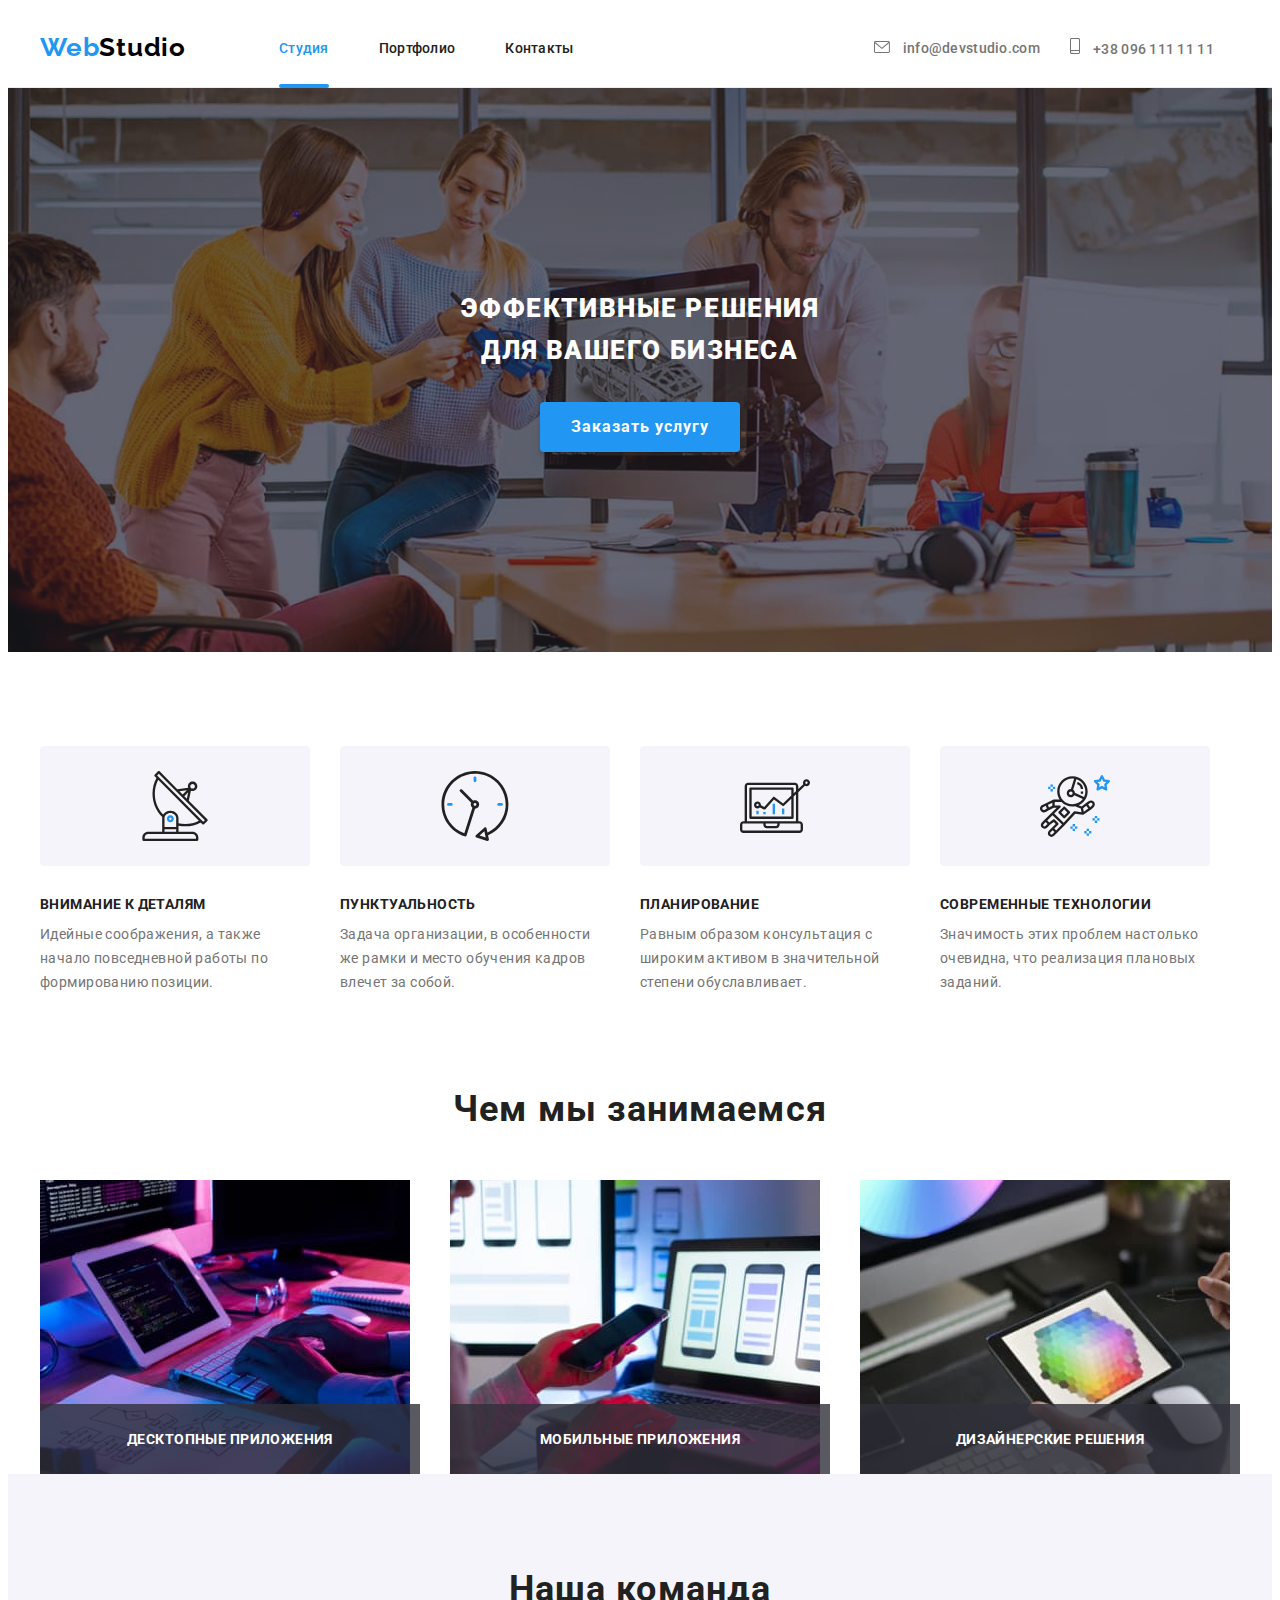
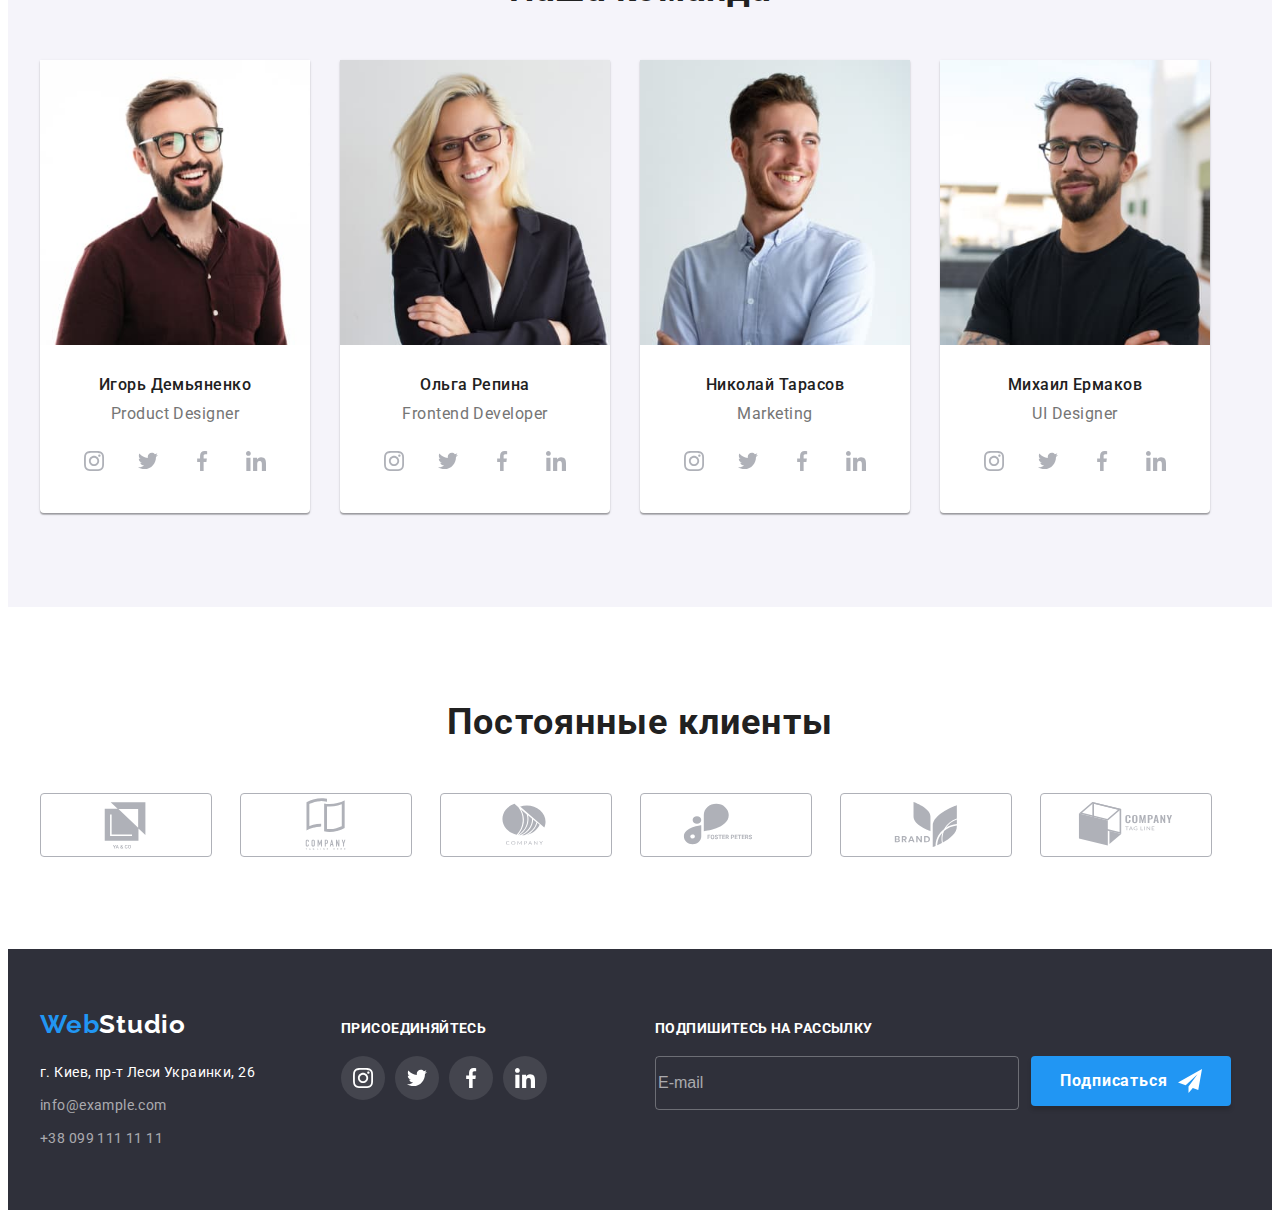
==== commit 143cc077: "err" ====
--- a/index.html
+++ b/index.html
@@ -49,9 +49,10 @@
           <li class="connect__item">
             <a href="mailto:info@devstudio.com" class="connect__link">
               <svg class="connect__icon connect__icon--env">
-                <use href="./images/symbol-defs.svg#envelope"></use></svg
-              >info@devstudio.com</a
-            >
+                <use href="./images/symbol-defs.svg#envelope"></use>
+              </svg>
+              info@devstudio.com
+            </a>
           </li>
           <li class="connect__item">
             <a href="tel:+380961111111" class="connect__link">
@@ -209,13 +210,9 @@
           <ul class="development-list">
             <li class="development-list__item">
               <img
-                scrset="
-                ./images/box_1.jpg 1x, 
-                ./images/box_1_2x.jpg 2x"
                 src="./images/box_1.jpg"
                 alt="Разработки для планшета"
-                width="370"
-                height="294"
+                scrset="./images/box_1.jpg 1x, ./images/box_1_2x.jpg 2x"
               />
               <div class="development__box">
                 <p class="development__text">Десктопные приложения</p>
@@ -224,13 +221,9 @@
             <li class="development-list__item">
               <div class="dev-item-container">
                 <img
-                  scrset="
-                ./images/box_2.jpg 1x, 
-                ./images/box_2_2x.jpg 2x"
                   src="./images/box_2.jpg"
                   alt="Разработки для мобильного телефона"
-                  width="370"
-                  height="294"
+                  scrset="./images/box_2.jpg 1x, ./images/box_2_2x.jpg 2x"
                 />
                 <div class="development__box">
                   <p class="development__text">Мобильные приложения</p>
@@ -240,13 +233,9 @@
             <li class="development-list__item">
               <div class="dev-item-container">
                 <img
-                  scrset="
-                ./images/box_3.jpg 1x, 
-                ./images/box_3_2x.jpg 2x"
                   src="./images/box_3.jpg"
                   alt="Настройка гаджетов"
-                  width="370"
-                  height="294"
+                  scrset="./images/box_3.jpg 1x, ./images/box_3_2x.jpg 2x"
                 />
                 <div class="development__box">
                   <p class="development__text">Дизайнерские решения</p>
@@ -594,7 +583,7 @@
         <div class="container__item container-email">
           <p class="footer-cont-text">Подпишитесь на рассылку</p>
           <form class="form-input">
-            <label for="form-input__label"></label>
+            <label for="form-input__label"> </label>
             <input
               type="email"
               class="form-input__item"
--- a/css/main.min.css
+++ b/css/main.min.css
@@ -1,2 +1,2 @@
-:root{--prim-text-color: #757575;--title-text-color: #212121;--accent-color: #2196f3;--prim-backg-color: #ffffff;--light-backg-color: #f5f4fa;--dark-backg-color: #2f303a}body.modal-open{overflow:hidden}p,h1,h2,h3,h4,h5,h6{margin:0}ul{margin:0;padding:0}body{font-family:'Roboto', sans-serif;color:var(--prim-text-color);background-color:var(--prim-backg-color)}button{cursor:pointer}img{display:block;max-width:100%;height:auto}a{text-decoration:none}ul{list-style:none}.visually-hidden{position:absolute;white-space:nowrap;width:1px;height:1px;overflow:hidden;border:0;padding:0;clip:rect(0 0 0 0);clip-path:inset(50%);margin:-1px}.development__box,.social__link,.client__link,.footer-icon-link{display:flex;align-items:center}.container{width:100%;padding-left:15px;padding-right:15px;margin:0 auto}@media screen and (min-width: 480px){.container{width:480px}}@media screen and (min-width: 768px){.container{width:768px}}@media screen and (min-width: 1200px){.container{width:1200px}}.section{padding-top:60px;padding-bottom:60px}@media screen and (min-width: 1200px){.section{padding-top:94px;padding-bottom:94px}}.section-title{text-align:center;color:var(--title-text-color);margin-bottom:50px}@media screen and (min-width: 480px){.section-title{font-weight:700;font-size:28px;line-height:1.17857;letter-spacing:.03em}}@media screen and (min-width: 1200px){.section-title{font-size:36px;line-height:1.16667;letter-spacing:.03em}}.logo{font-family:Raleway, sans-serif;font-weight:700;font-size:24px;line-height:1.16667;letter-spacing:.03em;color:var(--accent-color);transition:color 300ms cubic-bezier(0.4, 0, 0.2, 1)}@media screen and (min-width: 1200px){.logo{font-weight:700;font-size:26px;line-height:1.19231;letter-spacing:.03em}}.logo:hover .logo__dark,.logo:focus .logo__dark,.logo:hover .logo__light,.logo:focus .logo__light{color:var(--accent-color)}.logo__dark{font-family:Raleway, sans-serif;color:#000000}.logo__light{font-family:Raleway, sans-serif;color:#ffffff}.btn{font-family:inherit;cursor:pointer;width:200px;height:50px;font-weight:700;font-size:16px;line-height:1.875;letter-spacing:.06em;display:flex;align-items:center;justify-content:center;text-align:center;white-space:nowrap;color:#ffffff;background-color:var(--accent-color);border:transparent;border-radius:4px;box-shadow:0px 4px 4px rgba(0,0,0,0.15);transition:background-color 300ms cubic-bezier(0.4, 0, 0.2, 1)}.btn:hover,.btn:focus{background-color:#188ce8}.header{padding-top:16px;padding-bottom:16px;border-bottom:1px solid #ececec}@media screen and (min-width: 768px){.header{padding-top:26px;padding-bottom:26px}}@media screen and (min-width: 1200px){.header{padding-top:24px;padding-bottom:24px}}.container__header{position:relative;display:flex;align-items:center;justify-content:space-between}.menu-open-btn{display:inline-flex;margin:0;padding:0;border:none;background-color:transparent}.menu-open-btn:hover,.menu-open-btn:focus{fill:var(--accent-color)}@media screen and (min-width: 768px){.menu-open-btn{display:none}}.site-nav{font-weight:500;font-size:14px;line-height:1.14286;letter-spacing:.02em;display:none}@media screen and (min-width: 768px){.site-nav{display:contents;margin-left:88px;display:flex}}@media screen and (min-width: 1200px){.site-nav{margin-left:93px}}.site-nav__item{position:relative}.site-nav__item+.site-nav__item{margin-left:50px}.site-nav__link{color:var(--title-text-color);transition:color 300ms cubic-bezier(0.4, 0, 0.2, 1)}.site-nav__link:hover,.site-nav__link:focus{color:var(--accent-color)}.site-nav__link--current{color:var(--accent-color)}.site-nav__link--current::after{content:'';width:100%;height:4px;background:#2196f3;border-radius:2px;position:absolute;left:0;top:44px}.connect{font-weight:500;font-size:12px;line-height:1.16667;letter-spacing:.02em;display:none}@media screen and (min-width: 768px){.connect{display:contents;margin-right:auto;display:flex;flex-wrap:wrap;width:100%;margin-right:auto;margin-left:84px}.connect__link{color:var(--prim-text-color);transition:color 300ms cubic-bezier(0.4, 0, 0.2, 1)}.connect__link:hover,.connect__link:focus{color:var(--accent-color)}.connect__icon{fill:currentColor}}@media screen and (min-width: 768px) and (min-width: 768px){.connect__icon{margin-right:8px}}@media screen and (min-width: 768px) and (min-width: 1200px){.connect__icon{margin-right:10px}}@media screen and (min-width: 768px) and (min-width: 768px){.connect__icon--env{width:14px;height:10px}}@media screen and (min-width: 768px) and (min-width: 1200px){.connect__icon--env{width:16px;height:12px}}@media screen and (min-width: 768px) and (min-width: 768px){.connect__icon--smart{width:10px;height:14px}}@media screen and (min-width: 768px) and (min-width: 1200px){.connect__icon--smart{width:10px;height:16px}}@media screen and (min-width: 1200px){.connect{font-weight:500;font-size:14px;line-height:1.14286;letter-spacing:.02em;margin-left:300px;flex-direction:row;align-items:center}.connect__item+.connect__item{margin-left:30px}}.mob-menu{position:fixed;z-index:1;background-color:#ffffff;top:0;left:0;padding-top:48px;padding-bottom:48px;padding-left:40px;font-style:normal;font-weight:500}.mob-menu-container{height:796px;display:flex;flex-direction:column;justify-content:space-between}.menu-close-btn{margin:0;padding:0;border:none;background-color:transparent;position:absolute;top:10px;right:15px}.menu-close-btn:hover,.menu-close-btn:focus{fill:var(--accent-color)}.mob-menu__item:not(:last-child){margin-bottom:32px}.mob-menu__link{font-size:40px;line-height:47px;letter-spacing:0.02em;color:#212121}.mob-menu__link:hover,.mob-menu__link:focus{color:#2196f3}.mob-contact{display:block}.mob-soc__item{margin-top:32}.mob-contact__tel{font-size:34px;line-height:40px;letter-spacing:0.02em;color:#2196f3}.mob-contact__tel:hover,.mob-contact__tel:focus{color:#188ce8}.mob-contact__mail{font-size:24px;line-height:28px;letter-spacing:0.02em;color:#757575}.mob-contact__mail:hover,.mob-contact__mail:focus{color:#188ce8}.mob-soc{margin-top:64px;display:flex}.mob-soc__link{font-size:18px;line-height:22px;letter-spacing:0.02em;color:#2196f3}.mob-soc__item:not(:last-child){margin-right:10px;padding-right:10px;border-right:1px solid rgba(33,33,33,0.2)}.hero{background-color:var(--dark-backg-color);max-width:480px;padding:118px 0;margin-left:auto;margin-right:auto;background-image:linear-gradient(to right, rgba(47,48,58,0.4), rgba(47,48,58,0.4)),url("../images/hero-480_400.jpg");background-repeat:no-repeat;background-position:center;background-size:cover}@media (min-device-pixel-ratio: 2), (min-resolution: 192dpi), (min-resolution: 2dppx){.hero{background-image:linear-gradient(to right, rgba(47,48,58,0.4), rgba(47,48,58,0.4)),url("../images/hero-480_400_2x.jpg")}}@media screen and (min-width: 768px){.hero{max-width:768px;background-image:linear-gradient(to right, rgba(47,48,58,0.4), rgba(47,48,58,0.4)),url("../images/hero-768_400.jpg")}}@media screen and (min-width: 768px) and (min-device-pixel-ratio: 2), screen and (min-width: 768px) and (min-resolution: 192dpi), screen and (min-width: 768px) and (min-resolution: 2dppx){.hero{background-image:linear-gradient(to right, rgba(47,48,58,0.4), rgba(47,48,58,0.4)),url("../images/hero-768_400_2x.jpg")}}@media screen and (min-width: 1200px){.hero{max-width:1600px;padding:200px 0;margin-left:auto;margin-right:auto;background-image:linear-gradient(to right, rgba(47,48,58,0.4), rgba(47,48,58,0.4)),url("../images/hero-1600_600.jpg")}}@media screen and (min-width: 1200px) and (min-device-pixel-ratio: 2), screen and (min-width: 1200px) and (min-resolution: 192dpi), screen and (min-width: 1200px) and (min-resolution: 2dppx){.hero{background-image:linear-gradient(to right, rgba(47,48,58,0.4), rgba(47,48,58,0.4)),url("../images/hero-1600_600_2x.jpg")}}.hero__title{font-weight:900;font-size:26px;line-height:1.61538;letter-spacing:.06em;max-width:360px;text-align:center;text-transform:uppercase;color:#ffffff;margin-bottom:30px;margin-left:auto;margin-right:auto}.btn__hero{padding:10px 32px;margin-left:auto;margin-right:auto}.advantage-list{max-width:480px;margin-bottom:-30px}@media screen and (min-width: 768px){.advantage-list{max-width:768px;display:flex;flex-wrap:wrap;margin-left:-30px}}@media screen and (min-width: 1200px){.advantage-list{max-width:1200px}}.advantage-list__item{margin-bottom:30px}@media screen and (min-width: 768px){.advantage-list__item{width:calc(100% / 2 - 30px);margin-left:30px}}@media screen and (min-width: 1200px){.advantage-list__item{width:calc(100% / 4 - 30px)}}.advantage-list__box{display:flex;height:120px;margin-bottom:30px;align-items:center;justify-content:center;background:var(--light-backg-color);border-radius:4px}.advantage-list__title{font-weight:700;font-size:14px;line-height:1.14286;letter-spacing:.03em;text-transform:uppercase;color:var(--title-text-color);margin-bottom:10px}.advantage-list__text{font-size:14px;line-height:1.71429;letter-spacing:.03em;max-width:450px}@media screen and (min-width: 768px){.advantage-list__text{max-width:354px}}@media screen and (min-width: 1200px){.advantage-list__text{max-width:270px}}.section--no-padding{display:none}@media screen and (min-width: 1200px){.section--no-padding{display:contents;padding-top:0}}.development-list{display:flex;margin-left:-30px}.development-list__item{position:relative;width:calc(100% / 3 - 30px);margin-left:30px}.development__box{position:absolute;justify-content:center;width:100%;height:70px;background:rgba(47,48,58,0.8);bottom:0px}.development__text{font-weight:700;font-size:14px;line-height:1.14286;letter-spacing:.03em;text-transform:uppercase;color:#ffffff}.section--other-background{background-color:var(--light-backg-color)}.team{max-width:480px;margin-bottom:-30px}@media screen and (min-width: 768px){.team{max-width:768px;display:flex;flex-wrap:wrap;margin-left:-30px}}@media screen and (min-width: 1200px){.team{max-width:1200px}}.team__item{margin-bottom:30px;background:#ffffff;box-shadow:0px 1px 3px rgba(0,0,0,0.12),0px 1px 1px rgba(0,0,0,0.14),0px 2px 1px rgba(0,0,0,0.2);border-radius:0px 0px 4px 4px}@media screen and (min-width: 768px){.team__item{width:calc(100% / 2 - 30px);margin-left:30px}}@media screen and (min-width: 1200px){.team__item{width:calc(100% / 4 - 30px)}}.team__card{padding:30px 0}.team__title{font-weight:500;font-size:16px;line-height:1.1875;letter-spacing:.03em;text-align:center;color:var(--title-text-color);margin-bottom:10px}.team__text{font-size:16px;line-height:1.1875;letter-spacing:.03em;text-align:center;margin-bottom:16px}.social{display:flex;justify-content:center}.social__item{width:44px;height:44px}.social__item+.social__item{margin-left:10px}.social__link{justify-content:center;width:100%;height:100%;border-radius:50%;color:#afb1b8;background-color:var(--prim-backg-color);transition-property:background-color, color;transition-duration:250ms;transition-timing-function:cubic-bezier(0.4, 0, 0.2, 1)}.social__link:hover,.social__link:focus{color:#ffffff;background-color:var(--accent-color)}.social__icon{fill:currentColor}.client{max-width:480px;margin-bottom:-30px;display:flex;flex-wrap:wrap;margin-left:-30px}@media screen and (min-width: 768px){.client{max-width:768px}}@media screen and (min-width: 1200px){.client{max-width:1200px}}.client__item{margin-bottom:30px;background:#ffffff;width:calc(100% / 2 - 30px);margin-left:30px}.client__item+.client__item{margin-left:30px}@media screen and (min-width: 768px){.client__item{width:calc(100% / 3 - 30px)}}@media screen and (min-width: 1200px){.client__item{width:calc(100% / 6 - 30px)}}.client__link{justify-content:center;width:100%;height:100%;border:1px solid #afb1b8;border-radius:4px;color:#afb1b8;transition-property:border, color;transition-duration:250ms;transition-timing-function:cubic-bezier(0.4, 0, 0.2, 1)}.client__link:hover,.client__link:focus{color:var(--accent-color);border:1px solid var(--accent-color)}.client__icon{fill:currentColor}.footer{background-color:var(--dark-backg-color);padding-bottom:60px}@media screen and (min-width: 768px){.container--flex{display:flex;flex-wrap:wrap;align-items:baseline;justify-items:center}}.container__item{padding-top:60px;text-align:center}@media screen and (min-width: 768px){.container__item{width:50%}}@media screen and (min-width: 1200px){.container__item{text-align:left}}@media screen and (min-width: 768px){.container-logoadd{width:50%}}@media screen and (min-width: 1200px){.container-logoadd{width:231px}}.container-address{margin-top:20px}.footer-address__item{font-style:normal;font-size:14px;line-height:1.71429;letter-spacing:.03em}.footer-address__item:not(:last-child){margin-bottom:9px}.footer-link--address{color:#ffffff;transition:color 300ms cubic-bezier(0.4, 0, 0.2, 1)}.footer-link--mail,.footer-link--tel{color:rgba(255,255,255,0.6);transition:color 300ms cubic-bezier(0.4, 0, 0.2, 1)}.footer-link:hover,.footer-link:focus{color:var(--accent-color)}@media screen and (min-width: 1200px){.container-links{margin-left:70px;margin-right:93px;width:206px}}.footer-cont-text{font-weight:700;font-size:14px;line-height:1.14286;letter-spacing:.03em;text-transform:uppercase;color:#ffffff;margin-bottom:20px}.footer-icon{display:flex;justify-content:center}@media screen and (min-width: 1200px){.footer-icon{justify-content:left}}.footer-icon__item{width:44px;height:44px}.footer-icon__item+.footer-icon__item{margin-left:10px}.footer-icon-link{justify-content:center;width:100%;height:100%;border-radius:50%;color:#ffffff;background:rgba(255,255,255,0.1);transition-property:background-color, color;transition-duration:250ms;transition-timing-function:cubic-bezier(0.4, 0, 0.2, 1)}.footer-icon-link:hover,.footer-icon-link:focus{color:#ffffff;background-color:var(--accent-color)}.footer-icon-icon{fill:currentColor}.container-email{width:100%;margin-left:auto;margin-right:auto}@media screen and (min-width: 480px){.container-email{width:450px}}@media screen and (min-width: 1200px){.container-email{width:570px}}.form-input{display:block}@media screen and (min-width: 1200px){.form-input{display:inline-flex}}.form-input__item{margin-left:auto;margin-right:auto;width:100%;height:100%;margin-bottom:20px;font-size:16px;height:50px;border-radius:4px;background-color:transparent;border:1px solid rgba(255,255,255,0.3);transition:border-color 500ms}@media screen and (min-width: 480px){.form-input__item{width:450px}}@media screen and (min-width: 1200px){.form-input__item{width:358px}}.form-input__item::placeholder{color:rgba(255,255,255,0.6);transition:color 500ms}.form-input__item:hover,.form-input__item:focus{color:#ffffff;border:1px solid #ffffff}.form-input__item:hover::placeholder,.form-input__item:focus::placeholder{color:#ffffff}.form-input__btn{padding:10px 28px;margin-left:auto;margin-right:auto}@media screen and (min-width: 1200px){.form-input__btn{padding:10px 28px;margin-left:12px}}.icon-send{margin-left:10px;fill:currentColor}.filter{display:flex;flex-wrap:wrap;flex-direction:row;margin-left:-8px;margin-bottom:25px}@media screen and (min-width: 768px){.filter{justify-content:center}}.filter__btn{margin-left:8px;margin-bottom:15px;padding:6px 22px;font-family:inherit;white-space:nowrap;cursor:pointer;font-weight:500;font-size:16px;line-height:1.625;letter-spacing:.03em;color:var(--title-text-color);border-color:transparent;border-radius:4px;background-color:var(--light-backg-color);transition-property:background-color, color, box-shadow;transition-duration:250ms;transition-timing-function:cubic-bezier(0.4, 0, 0.2, 1)}.filter__btn:hover,.filter__btn:focus{color:#ffffff;background-color:var(--accent-color);box-shadow:0px 3px 1px rgba(0,0,0,0.1),0px 1px 2px rgba(0,0,0,0.08),0px 2px 2px rgba(0,0,0,0.12)}.project{max-width:450px}@media screen and (min-width: 768px){.project{max-width:768px;display:flex;flex-wrap:wrap;margin-left:-30px;margin-bottom:-30px}}@media screen and (min-width: 1200px){.project{max-width:1200px}}.project__item{margin-bottom:30px;position:relative}@media screen and (min-width: 768px){.project__item{width:calc(100% / 2 - 30px);margin-left:30px}}@media screen and (min-width: 1200px){.project__item{width:calc(100% / 3 - 30px)}}.project__card-img{position:relative;overflow:hidden}.project__text{position:absolute;top:0;left:0;font-size:18px;line-height:1.55556;letter-spacing:.03em;color:#ffffff;background-color:rgba(33,150,243,0.8);padding:24px;height:100%;transform:translateY(100%);transition:transform 300ms cubic-bezier(0.4, 0, 0.2, 1)}.project__link{display:block;transition:box-shadow 300ms cubic-bezier(0.4, 0, 0.2, 1)}.project__link:hover,.project__link:focus{box-shadow:0px 1px 1px rgba(0,0,0,0.12),0px 4px 4px rgba(0,0,0,0.06),1px 4px 6px rgba(0,0,0,0.16)}.project__link:hover .project__text,.project__link:focus .project__text{transform:translateY(0)}.project__footer{background:#ffffff;border:1px solid #eeeeee;box-sizing:border-box;padding:20px 24px}@media screen and (min-width: 768px){.project__footer{height:146px}}@media screen and (min-width: 1200px){.project__footer{height:110px}}.project__title{margin-bottom:4px;font-weight:700;font-size:18px;line-height:2;letter-spacing:.06em;color:var(--title-text-color)}.project__development{font-weight:hull;font-size:16px;line-height:1.875;letter-spacing:.03em;color:var(--prim-text-color)}.backdrop{position:fixed;top:0;width:100vw;height:100vh;background-color:rgba(0,0,0,0.367);overflow-y:scroll;transition:opacity 500ms, visibility 500ms}.is-hidden{opacity:0;pointer-events:none;visibility:hidden}.modal{background-color:#ffffff;border-radius:10px;position:absolute;top:50%;left:50%;transform:translate(-50%, -50%);padding:40px}@media screen and (min-width: 480px){.modal{width:450px;min-height:609px}}@media screen and (min-width: 1200px){.modal{width:528px;min-height:581px}}.modal-close-btn{width:30px;height:30px;border-radius:50%;border:1px solid #999999;background-color:transparent;position:absolute;top:8px;right:8px;display:flex;align-items:center;justify-content:center}.modal-close-btn:hover,.modal-close-btn:focus{fill:var(--accent-color)}.modal-title{font-weight:700;font-size:20px;line-height:1.15;letter-spacing:.03em;text-align:center;color:var(--title-text-color);margin-bottom:12px}.form-field{margin-bottom:10px}.modal-label{display:block;font-size:12px;line-height:1.33333;letter-spacing:.01em;color:var(--prim-text-color);margin-bottom:10px}.modal-label--end{margin-bottom:20px}.modal-label__field{position:relative;display:block;margin-top:4px}.modal-label__block{width:100%;border:1px solid rgba(33,33,33,0.2);border-radius:4px;outline:none}.modal-label__block::placeholder{font-size:12px;line-height:1.16667;letter-spacing:.01em;color:rgba(117,117,117,0.5)}.modal-label__block:hover::placeholder,.modal-label__block:focus::placeholder{color:var(--accent-color)}.modal-label__block:hover+.modal-icon,.modal-label__block:focus+.modal-icon{fill:var(--accent-color)}.modal-label__block--input{height:40px;padding-left:42px}.modal-label__block--text{height:120px;padding:12px 16px;resize:none;display:block;margin-top:4px}.modal-icon{position:absolute;left:12px;top:50%;transform:translateY(-50%);fill:var(--title-text-color)}.chek-field{position:relative;margin-bottom:30px;display:flex;align-items:center;justify-content:center}.modal-chek-span{width:16px;height:15px;border:2px solid #000000;border-radius:2px;margin-right:8px;fill:transparent}.modal-chek-text{font-size:14px;color:var(--prim-text-color)}.modal-chek:focus+.modal-chek-span{outline:3px solid var(--accent-color)}.modal-chek:checked+.modal-chek-span{background-color:var(--accent-color);border:none;fill:#ffffff}.chek-label-span{color:var(--accent-color);text-decoration:underline}.btn--submit{padding:10px 32px;margin-left:auto;margin-right:auto}
+:root{--prim-text-color: #757575;--title-text-color: #212121;--accent-color: #2196f3;--prim-backg-color: #ffffff;--light-backg-color: #f5f4fa;--dark-backg-color: #2f303a}body.modal-open{overflow:hidden}p,h1,h2,h3,h4,h5,h6{margin:0}ul{margin:0;padding:0}body{font-family:'Roboto', sans-serif;color:var(--prim-text-color);background-color:var(--prim-backg-color)}button{cursor:pointer}img{display:block;max-width:100%;height:auto}a{text-decoration:none}ul{list-style:none}.visually-hidden{position:absolute;white-space:nowrap;width:1px;height:1px;overflow:hidden;border:0;padding:0;clip:rect(0 0 0 0);clip-path:inset(50%);margin:-1px}.development__box,.social__link,.client__link,.footer-icon-link{display:flex;align-items:center}.container{width:100%;padding-left:15px;padding-right:15px;margin:0 auto}@media screen and (min-width: 480px){.container{width:480px}}@media screen and (min-width: 768px){.container{width:768px}}@media screen and (min-width: 1200px){.container{width:1200px}}.section{padding-top:60px;padding-bottom:60px}@media screen and (min-width: 1200px){.section{padding-top:94px;padding-bottom:94px}}.section-title{text-align:center;color:var(--title-text-color);margin-bottom:50px}@media screen and (min-width: 480px){.section-title{font-weight:700;font-size:28px;line-height:1.17857;letter-spacing:.03em}}@media screen and (min-width: 1200px){.section-title{font-size:36px;line-height:1.16667;letter-spacing:.03em}}.logo{font-family:Raleway, sans-serif;font-weight:700;font-size:24px;line-height:1.16667;letter-spacing:.03em;color:var(--accent-color);transition:color 300ms cubic-bezier(0.4, 0, 0.2, 1)}@media screen and (min-width: 1200px){.logo{font-weight:700;font-size:26px;line-height:1.19231;letter-spacing:.03em}}.logo:hover .logo__dark,.logo:focus .logo__dark,.logo:hover .logo__light,.logo:focus .logo__light{color:var(--accent-color)}.logo__dark{font-family:Raleway, sans-serif;color:#000000}.logo__light{font-family:Raleway, sans-serif;color:#ffffff}.btn{font-family:inherit;cursor:pointer;width:200px;height:50px;font-weight:700;font-size:16px;line-height:1.875;letter-spacing:.06em;display:flex;align-items:center;justify-content:center;text-align:center;white-space:nowrap;color:#ffffff;background-color:var(--accent-color);border:transparent;border-radius:4px;box-shadow:0px 4px 4px rgba(0,0,0,0.15);transition:background-color 300ms cubic-bezier(0.4, 0, 0.2, 1)}.btn:hover,.btn:focus{background-color:#188ce8}.header{padding-top:16px;padding-bottom:16px;border-bottom:1px solid #ececec}@media screen and (min-width: 768px){.header{padding-top:26px;padding-bottom:26px}}@media screen and (min-width: 1200px){.header{padding-top:24px;padding-bottom:24px}}.container__header{position:relative;display:flex;align-items:center;justify-content:space-between}.menu-open-btn{display:inline-flex;margin:0;padding:0;border:none;background-color:transparent}.menu-open-btn:hover,.menu-open-btn:focus{fill:var(--accent-color)}@media screen and (min-width: 768px){.menu-open-btn{display:none}}.site-nav{font-weight:500;font-size:14px;line-height:1.14286;letter-spacing:.02em;display:none}@media screen and (min-width: 768px){.site-nav{display:contents;margin-left:88px;display:flex}}@media screen and (min-width: 1200px){.site-nav{margin-left:93px}}.site-nav__item{position:relative}.site-nav__item+.site-nav__item{margin-left:50px}.site-nav__link{color:var(--title-text-color);transition:color 300ms cubic-bezier(0.4, 0, 0.2, 1)}.site-nav__link:hover,.site-nav__link:focus{color:var(--accent-color)}.site-nav__link--current{color:var(--accent-color)}.site-nav__link--current::after{content:'';width:100%;height:4px;background:#2196f3;border-radius:2px;position:absolute;left:0;top:44px}.connect{font-weight:500;font-size:12px;line-height:1.16667;letter-spacing:.02em;display:none}@media screen and (min-width: 768px){.connect{display:contents;margin-right:auto;display:flex;flex-wrap:wrap;width:100%;margin-right:auto;margin-left:84px}.connect__link{color:var(--prim-text-color);transition:color 300ms cubic-bezier(0.4, 0, 0.2, 1)}.connect__link:hover,.connect__link:focus{color:var(--accent-color)}.connect__icon{fill:currentColor}}@media screen and (min-width: 768px) and (min-width: 768px){.connect__icon{margin-right:8px}}@media screen and (min-width: 768px) and (min-width: 1200px){.connect__icon{margin-right:10px}}@media screen and (min-width: 768px) and (min-width: 768px){.connect__icon--env{width:14px;height:10px}}@media screen and (min-width: 768px) and (min-width: 1200px){.connect__icon--env{width:16px;height:12px}}@media screen and (min-width: 768px) and (min-width: 768px){.connect__icon--smart{width:10px;height:14px}}@media screen and (min-width: 768px) and (min-width: 1200px){.connect__icon--smart{width:10px;height:16px}}@media screen and (min-width: 1200px){.connect{font-weight:500;font-size:14px;line-height:1.14286;letter-spacing:.02em;margin-left:300px;flex-direction:row;align-items:center}.connect__item+.connect__item{margin-left:30px}}.mob-menu{position:fixed;z-index:1;background-color:#ffffff;width:100vw;height:100vw;min-height:700px;top:0;left:0;padding-top:48px;padding-bottom:48px;padding-left:40px;font-style:normal;font-weight:500}.mob-menu-container{height:100%;display:flex;flex-direction:column;justify-content:space-between}.menu-close-btn{margin:0;padding:0;border:none;background-color:transparent;position:absolute;top:10px;right:15px}.menu-close-btn:hover,.menu-close-btn:focus{fill:var(--accent-color)}.mob-menu__item:not(:last-child){margin-bottom:32px}.mob-menu__link{font-size:40px;line-height:47px;letter-spacing:0.02em;color:#212121}.mob-menu__link:hover,.mob-menu__link:focus{color:#2196f3}.mob-contact{display:block}.mob-soc__item{margin-top:32}.mob-contact__tel{font-size:34px;line-height:40px;letter-spacing:0.02em;color:#2196f3}.mob-contact__tel:hover,.mob-contact__tel:focus{color:#188ce8}.mob-contact__mail{font-size:24px;line-height:28px;letter-spacing:0.02em;color:#757575}.mob-contact__mail:hover,.mob-contact__mail:focus{color:#188ce8}.mob-soc{margin-top:64px;display:flex}.mob-soc__link{font-size:18px;line-height:22px;letter-spacing:0.02em;color:#2196f3}.mob-soc__item:not(:last-child){margin-right:10px;padding-right:10px;border-right:1px solid rgba(33,33,33,0.2)}.hero{background-color:var(--dark-backg-color);max-width:480px;padding:118px 0;margin-left:auto;margin-right:auto;background-image:linear-gradient(to right, rgba(47,48,58,0.4), rgba(47,48,58,0.4)),url("../images/hero-480_400.jpg");background-repeat:no-repeat;background-position:center;background-size:cover}@media (min-device-pixel-ratio: 2), (min-resolution: 192dpi), (min-resolution: 2dppx){.hero{background-image:linear-gradient(to right, rgba(47,48,58,0.4), rgba(47,48,58,0.4)),url("../images/hero-480_400_2x.jpg")}}@media screen and (min-width: 768px){.hero{max-width:768px;background-image:linear-gradient(to right, rgba(47,48,58,0.4), rgba(47,48,58,0.4)),url("../images/hero-768_400.jpg")}}@media screen and (min-width: 768px) and (min-device-pixel-ratio: 2), screen and (min-width: 768px) and (min-resolution: 192dpi), screen and (min-width: 768px) and (min-resolution: 2dppx){.hero{background-image:linear-gradient(to right, rgba(47,48,58,0.4), rgba(47,48,58,0.4)),url("../images/hero-768_400_2x.jpg")}}@media screen and (min-width: 1200px){.hero{max-width:1600px;padding:200px 0;margin-left:auto;margin-right:auto;background-image:linear-gradient(to right, rgba(47,48,58,0.4), rgba(47,48,58,0.4)),url("../images/hero-1600_600.jpg")}}@media screen and (min-width: 1200px) and (min-device-pixel-ratio: 2), screen and (min-width: 1200px) and (min-resolution: 192dpi), screen and (min-width: 1200px) and (min-resolution: 2dppx){.hero{background-image:linear-gradient(to right, rgba(47,48,58,0.4), rgba(47,48,58,0.4)),url("../images/hero-1600_600_2x.jpg")}}.hero__title{font-weight:900;font-size:26px;line-height:1.61538;letter-spacing:.06em;max-width:360px;text-align:center;text-transform:uppercase;color:#ffffff;margin-bottom:30px;margin-left:auto;margin-right:auto}.btn__hero{padding:10px 32px;margin-left:auto;margin-right:auto}.advantage-list{max-width:480px;margin-bottom:-30px}@media screen and (min-width: 768px){.advantage-list{max-width:768px;display:flex;flex-wrap:wrap;margin-left:-30px}}@media screen and (min-width: 1200px){.advantage-list{max-width:1200px}}.advantage-list__item{margin-bottom:30px}@media screen and (min-width: 768px){.advantage-list__item{width:calc(100% / 2 - 30px);margin-left:30px}}@media screen and (min-width: 1200px){.advantage-list__item{width:calc(100% / 4 - 30px)}}.advantage-list__box{display:flex;height:120px;margin-bottom:30px;align-items:center;justify-content:center;background:var(--light-backg-color);border-radius:4px}.advantage-list__title{font-weight:700;font-size:14px;line-height:1.14286;letter-spacing:.03em;text-transform:uppercase;color:var(--title-text-color);margin-bottom:10px}.advantage-list__text{font-size:14px;line-height:1.71429;letter-spacing:.03em;max-width:450px}@media screen and (min-width: 768px){.advantage-list__text{max-width:354px}}@media screen and (min-width: 1200px){.advantage-list__text{max-width:270px}}.section--no-padding{display:none}@media screen and (min-width: 1200px){.section--no-padding{display:contents;padding-top:0}}.development-list{display:flex;margin-left:-30px}.development-list__item{position:relative;width:calc(100% / 3 - 30px);margin-left:30px}.development__box{position:absolute;justify-content:center;width:100%;height:70px;background:rgba(47,48,58,0.8);bottom:0px}.development__text{font-weight:700;font-size:14px;line-height:1.14286;letter-spacing:.03em;text-transform:uppercase;color:#ffffff}.section--other-background{background-color:var(--light-backg-color)}.team{max-width:480px;margin-bottom:-30px}@media screen and (min-width: 768px){.team{max-width:768px;display:flex;flex-wrap:wrap;margin-left:-30px}}@media screen and (min-width: 1200px){.team{max-width:1200px}}.team__item{margin-bottom:30px;background:#ffffff;box-shadow:0px 1px 3px rgba(0,0,0,0.12),0px 1px 1px rgba(0,0,0,0.14),0px 2px 1px rgba(0,0,0,0.2);border-radius:0px 0px 4px 4px}@media screen and (min-width: 768px){.team__item{width:calc(100% / 2 - 30px);margin-left:30px}}@media screen and (min-width: 1200px){.team__item{width:calc(100% / 4 - 30px)}}.team__card{padding:30px 0}.team__title{font-weight:500;font-size:16px;line-height:1.1875;letter-spacing:.03em;text-align:center;color:var(--title-text-color);margin-bottom:10px}.team__text{font-size:16px;line-height:1.1875;letter-spacing:.03em;text-align:center;margin-bottom:16px}.social{display:flex;justify-content:center}.social__item{width:44px;height:44px}.social__item+.social__item{margin-left:10px}.social__link{justify-content:center;width:100%;height:100%;border-radius:50%;color:#afb1b8;background-color:var(--prim-backg-color);transition-property:background-color, color;transition-duration:250ms;transition-timing-function:cubic-bezier(0.4, 0, 0.2, 1)}.social__link:hover,.social__link:focus{color:#ffffff;background-color:var(--accent-color)}.social__icon{fill:currentColor}.client{max-width:480px;margin-bottom:-30px;display:flex;flex-wrap:wrap;margin-left:-30px}@media screen and (min-width: 768px){.client{max-width:768px}}@media screen and (min-width: 1200px){.client{max-width:1200px}}.client__item{margin-bottom:30px;background:#ffffff;width:calc(100% / 2 - 30px);margin-left:30px}.client__item+.client__item{margin-left:30px}@media screen and (min-width: 768px){.client__item{width:calc(100% / 3 - 30px)}}@media screen and (min-width: 1200px){.client__item{width:calc(100% / 6 - 30px)}}.client__link{justify-content:center;width:100%;height:100%;border:1px solid #afb1b8;border-radius:4px;color:#afb1b8;transition-property:border, color;transition-duration:250ms;transition-timing-function:cubic-bezier(0.4, 0, 0.2, 1)}.client__link:hover,.client__link:focus{color:var(--accent-color);border:1px solid var(--accent-color)}.client__icon{fill:currentColor}.footer{background-color:var(--dark-backg-color);padding-bottom:60px}@media screen and (min-width: 768px){.container--flex{display:flex;flex-wrap:wrap;align-items:baseline;justify-items:center}}.container__item{padding-top:60px;text-align:center}@media screen and (min-width: 768px){.container__item{width:50%}}@media screen and (min-width: 1200px){.container__item{text-align:left}}@media screen and (min-width: 768px){.container-logoadd{width:50%}}@media screen and (min-width: 1200px){.container-logoadd{width:231px}}.container-address{margin-top:20px}.footer-address__item{font-style:normal;font-size:14px;line-height:1.71429;letter-spacing:.03em}.footer-address__item:not(:last-child){margin-bottom:9px}.footer-link--address{color:#ffffff;transition:color 300ms cubic-bezier(0.4, 0, 0.2, 1)}.footer-link--mail,.footer-link--tel{color:rgba(255,255,255,0.6);transition:color 300ms cubic-bezier(0.4, 0, 0.2, 1)}.footer-link:hover,.footer-link:focus{color:var(--accent-color)}@media screen and (min-width: 1200px){.container-links{margin-left:70px;margin-right:93px;width:206px}}.footer-cont-text{font-weight:700;font-size:14px;line-height:1.14286;letter-spacing:.03em;text-transform:uppercase;color:#ffffff;margin-bottom:20px}.footer-icon{display:flex;justify-content:center}@media screen and (min-width: 1200px){.footer-icon{justify-content:left}}.footer-icon__item{width:44px;height:44px}.footer-icon__item+.footer-icon__item{margin-left:10px}.footer-icon-link{justify-content:center;width:100%;height:100%;border-radius:50%;color:#ffffff;background:rgba(255,255,255,0.1);transition-property:background-color, color;transition-duration:250ms;transition-timing-function:cubic-bezier(0.4, 0, 0.2, 1)}.footer-icon-link:hover,.footer-icon-link:focus{color:#ffffff;background-color:var(--accent-color)}.footer-icon-icon{fill:currentColor}.container-email{width:100%;margin-left:auto;margin-right:auto}@media screen and (min-width: 480px){.container-email{width:450px}}@media screen and (min-width: 1200px){.container-email{width:570px}}.form-input{display:block}@media screen and (min-width: 1200px){.form-input{display:inline-flex}}.form-input__item{margin-left:auto;margin-right:auto;width:100%;height:100%;margin-bottom:20px;font-size:16px;height:50px;border-radius:4px;background-color:transparent;border:1px solid rgba(255,255,255,0.3);transition:border-color 500ms}@media screen and (min-width: 480px){.form-input__item{width:450px}}@media screen and (min-width: 1200px){.form-input__item{width:358px}}.form-input__item::placeholder{color:rgba(255,255,255,0.6);transition:color 500ms}.form-input__item:hover,.form-input__item:focus{color:#ffffff;border:1px solid #ffffff}.form-input__item:hover::placeholder,.form-input__item:focus::placeholder{color:#ffffff}.form-input__btn{padding:10px 28px;margin-left:auto;margin-right:auto}@media screen and (min-width: 1200px){.form-input__btn{padding:10px 28px;margin-left:12px}}.icon-send{margin-left:10px;fill:currentColor}.filter{display:flex;flex-wrap:wrap;flex-direction:row;margin-left:-8px;margin-bottom:25px}@media screen and (min-width: 768px){.filter{justify-content:center}}.filter__btn{margin-left:8px;margin-bottom:15px;padding:6px 22px;font-family:inherit;white-space:nowrap;cursor:pointer;font-weight:500;font-size:16px;line-height:1.625;letter-spacing:.03em;color:var(--title-text-color);border-color:transparent;border-radius:4px;background-color:var(--light-backg-color);transition-property:background-color, color, box-shadow;transition-duration:250ms;transition-timing-function:cubic-bezier(0.4, 0, 0.2, 1)}.filter__btn:hover,.filter__btn:focus{color:#ffffff;background-color:var(--accent-color);box-shadow:0px 3px 1px rgba(0,0,0,0.1),0px 1px 2px rgba(0,0,0,0.08),0px 2px 2px rgba(0,0,0,0.12)}.project{max-width:450px}@media screen and (min-width: 768px){.project{max-width:768px;display:flex;flex-wrap:wrap;margin-left:-30px;margin-bottom:-30px}}@media screen and (min-width: 1200px){.project{max-width:1200px}}.project__item{margin-bottom:30px;position:relative}@media screen and (min-width: 768px){.project__item{width:calc(100% / 2 - 30px);margin-left:30px}}@media screen and (min-width: 1200px){.project__item{width:calc(100% / 3 - 30px)}}.project__card-img{position:relative;overflow:hidden}.project__text{position:absolute;top:0;left:0;font-size:18px;line-height:1.55556;letter-spacing:.03em;color:#ffffff;background-color:rgba(33,150,243,0.8);padding:24px;height:100%;transform:translateY(100%);transition:transform 300ms cubic-bezier(0.4, 0, 0.2, 1)}.project__link{display:block;transition:box-shadow 300ms cubic-bezier(0.4, 0, 0.2, 1)}.project__link:hover,.project__link:focus{box-shadow:0px 1px 1px rgba(0,0,0,0.12),0px 4px 4px rgba(0,0,0,0.06),1px 4px 6px rgba(0,0,0,0.16)}.project__link:hover .project__text,.project__link:focus .project__text{transform:translateY(0)}.project__footer{background:#ffffff;border:1px solid #eeeeee;box-sizing:border-box;padding:20px 24px}@media screen and (min-width: 768px){.project__footer{height:146px}}@media screen and (min-width: 1200px){.project__footer{height:110px}}.project__title{margin-bottom:4px;font-weight:700;font-size:18px;line-height:2;letter-spacing:.06em;color:var(--title-text-color)}.project__development{font-weight:hull;font-size:16px;line-height:1.875;letter-spacing:.03em;color:var(--prim-text-color)}.backdrop{position:fixed;top:0;width:100vw;height:100vh;background-color:rgba(0,0,0,0.367);overflow-y:scroll;transition:opacity 500ms, visibility 500ms}.is-hidden{opacity:0;pointer-events:none;visibility:hidden}.modal{background-color:#ffffff;border-radius:10px;position:absolute;top:50%;left:50%;transform:translate(-50%, -50%);padding:40px}@media screen and (min-width: 480px){.modal{width:450px;min-height:609px}}@media screen and (min-width: 1200px){.modal{width:528px;min-height:581px}}.modal-close-btn{width:30px;height:30px;border-radius:50%;border:1px solid #999999;background-color:transparent;position:absolute;top:8px;right:8px;display:flex;align-items:center;justify-content:center}.modal-close-btn:hover,.modal-close-btn:focus{fill:var(--accent-color)}.modal-title{font-weight:700;font-size:20px;line-height:1.15;letter-spacing:.03em;text-align:center;color:var(--title-text-color);margin-bottom:12px}.form-field{margin-bottom:10px}.modal-label{display:block;font-size:12px;line-height:1.33333;letter-spacing:.01em;color:var(--prim-text-color);margin-bottom:10px}.modal-label--end{margin-bottom:20px}.modal-label__field{position:relative;display:block;margin-top:4px}.modal-label__block{width:100%;border:1px solid rgba(33,33,33,0.2);border-radius:4px;outline:none}.modal-label__block::placeholder{font-size:12px;line-height:1.16667;letter-spacing:.01em;color:rgba(117,117,117,0.5)}.modal-label__block:hover::placeholder,.modal-label__block:focus::placeholder{color:var(--accent-color)}.modal-label__block:hover+.modal-icon,.modal-label__block:focus+.modal-icon{fill:var(--accent-color)}.modal-label__block--input{height:40px;padding-left:42px}.modal-label__block--text{height:120px;padding:12px 16px;resize:none;display:block;margin-top:4px}.modal-icon{position:absolute;left:12px;top:50%;transform:translateY(-50%);fill:var(--title-text-color)}.chek-field{position:relative;margin-bottom:30px;display:flex;align-items:center;justify-content:center}.modal-chek-span{width:16px;height:15px;border:2px solid #000000;border-radius:2px;margin-right:8px;fill:transparent}.modal-chek-text{font-size:14px;color:var(--prim-text-color)}.modal-chek:focus+.modal-chek-span{outline:3px solid var(--accent-color)}.modal-chek:checked+.modal-chek-span{background-color:var(--accent-color);border:none;fill:#ffffff}.chek-label-span{color:var(--accent-color);text-decoration:underline}.btn--submit{padding:10px 32px;margin-left:auto;margin-right:auto}
 /*# sourceMappingURL=main.min.css.map */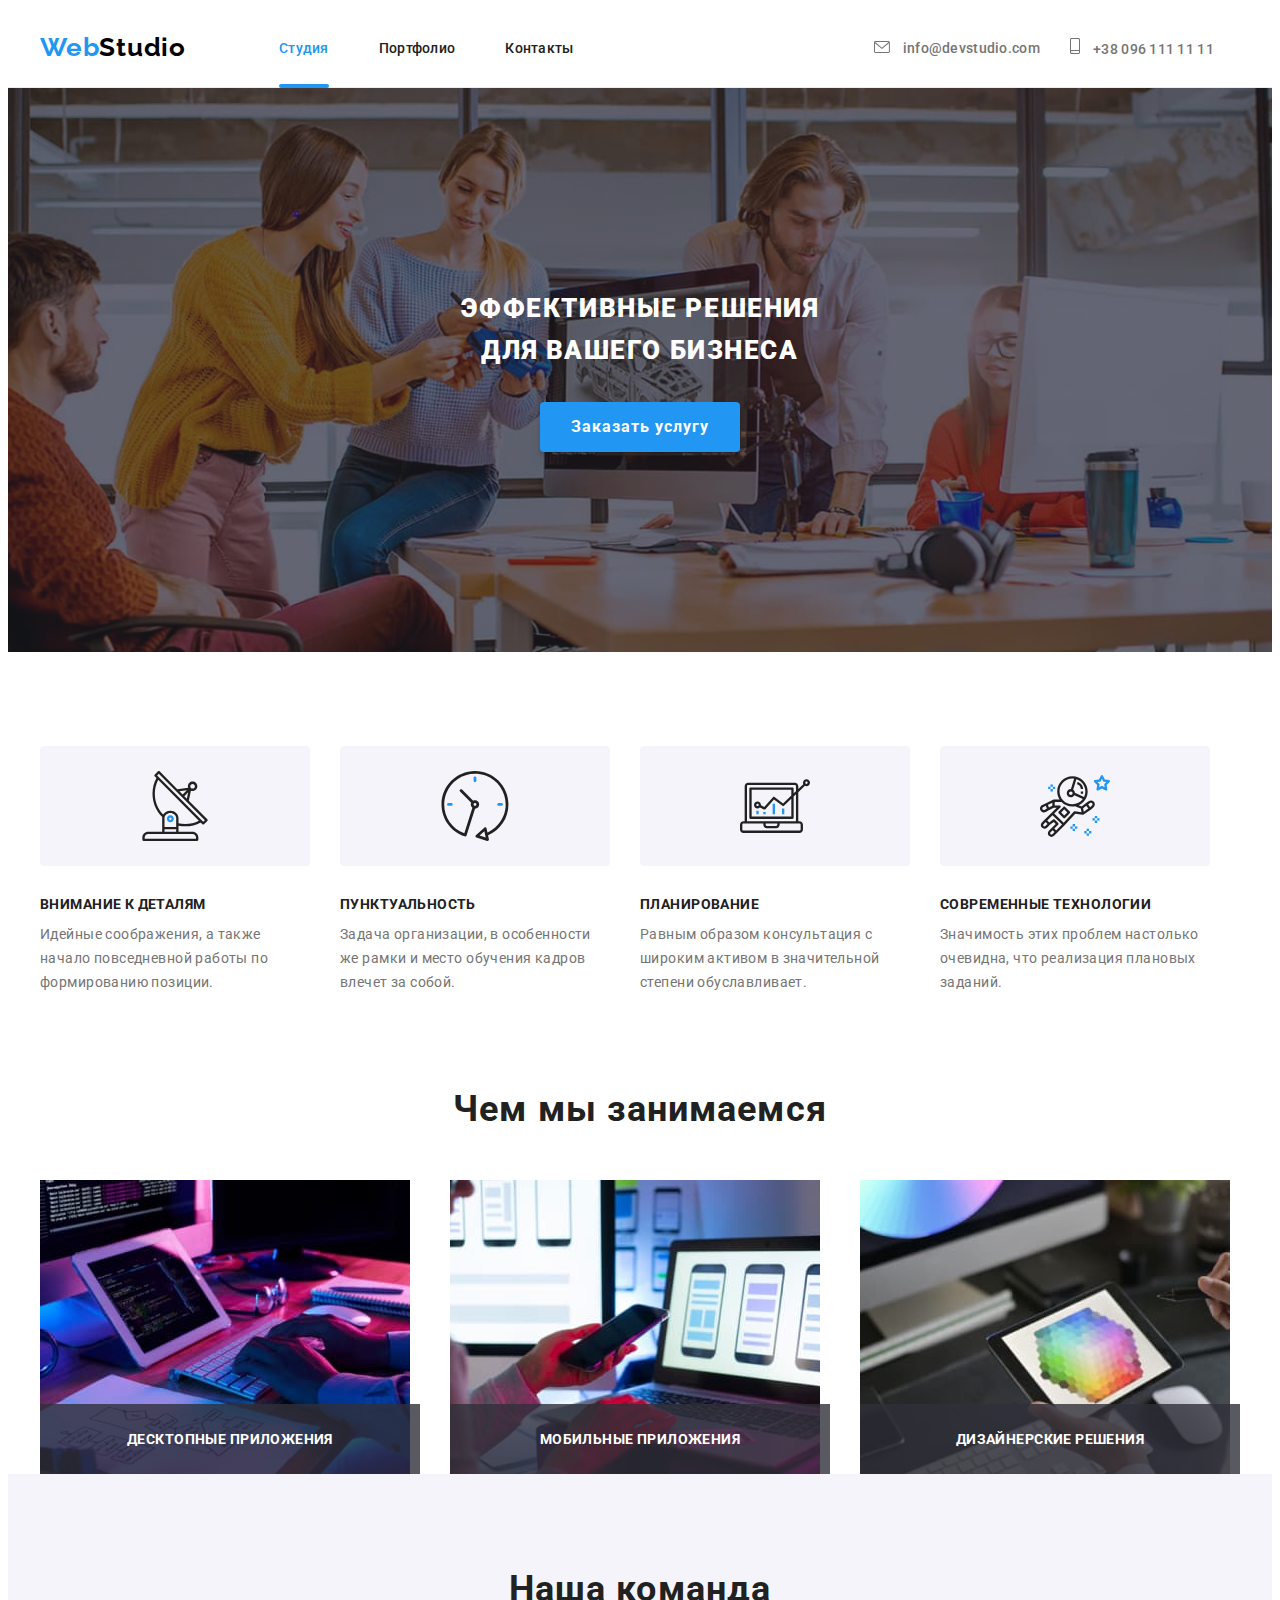
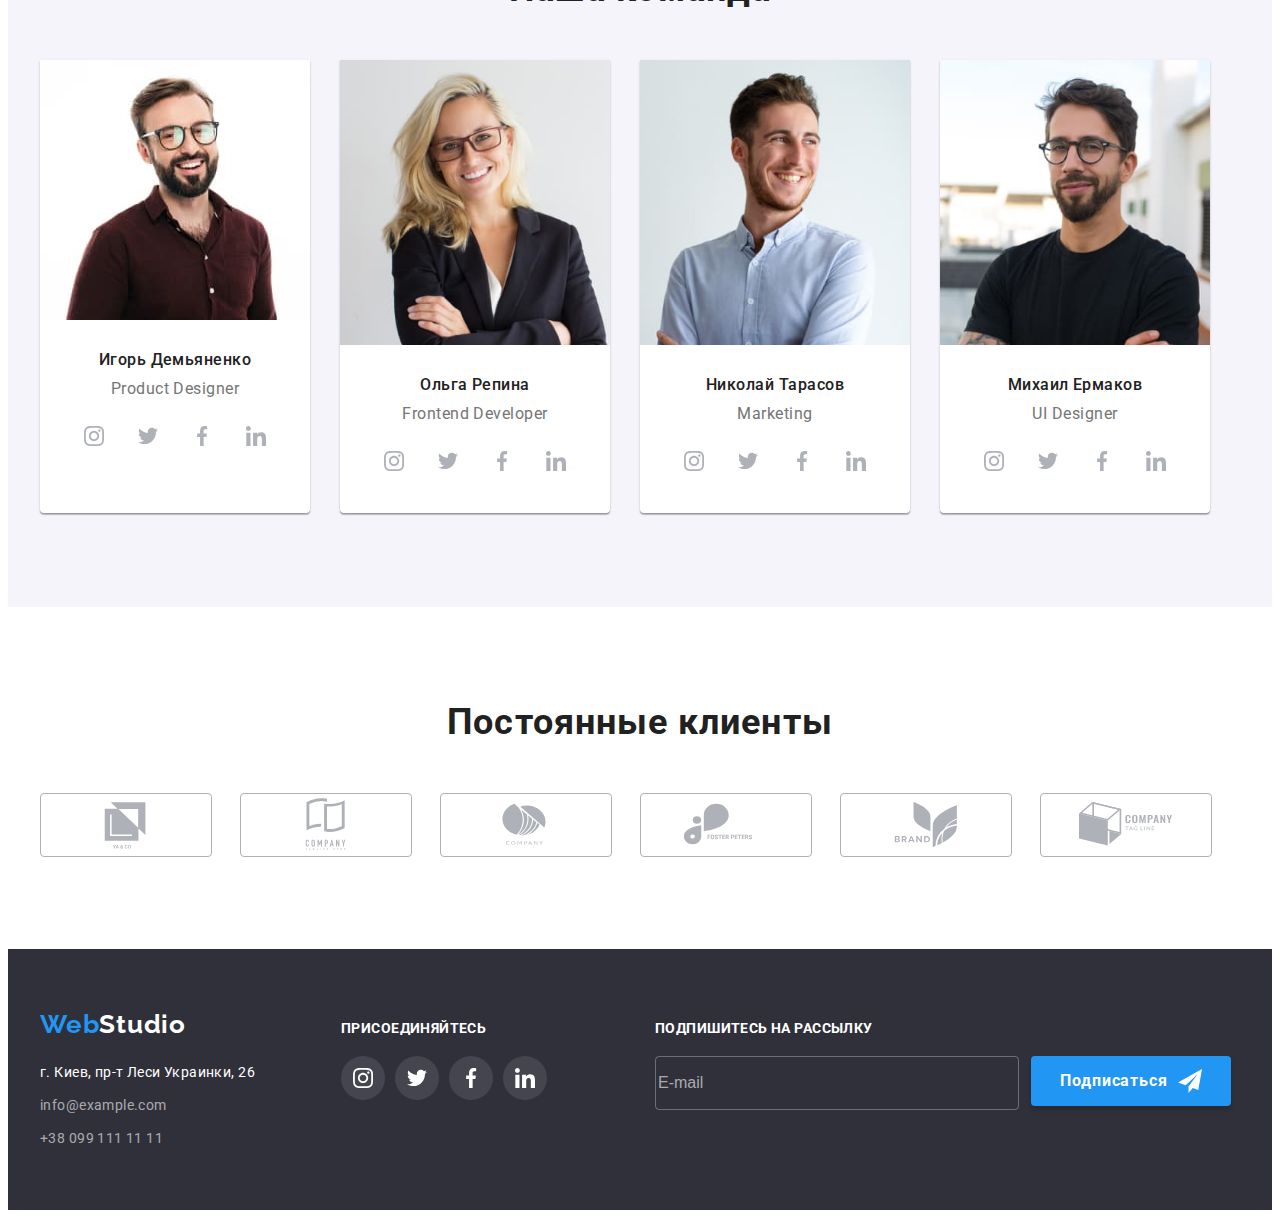
==== commit 81fce0bf: "picture" ====
--- a/index.html
+++ b/index.html
@@ -209,22 +209,33 @@
           <h2 class="section-title">Чем мы занимаемся</h2>
           <ul class="development-list">
             <li class="development-list__item">
-              <img
-                src="./images/box_1.jpg"
-                alt="Разработки для планшета"
-                scrset="./images/box_1.jpg 1x, ./images/box_1_2x.jpg 2x"
-              />
+              <picture>
+                <source
+                  srcset="./images/box_1.jpg 1x, ./images/box_1_2x.jpg 2x"
+                  media="(min-width: 1200px)"
+                />
+
+                <img src="./images/box_1.jpg" alt="Разработки для планшета" />
+              </picture>
+
               <div class="development__box">
                 <p class="development__text">Десктопные приложения</p>
               </div>
             </li>
             <li class="development-list__item">
               <div class="dev-item-container">
-                <img
-                  src="./images/box_2.jpg"
-                  alt="Разработки для мобильного телефона"
-                  scrset="./images/box_2.jpg 1x, ./images/box_2_2x.jpg 2x"
-                />
+                <picture>
+                  <source
+                    srcset="./images/box_2.jpg 1x, ./images/box_2_2x.jpg 2x"
+                    media="(min-width: 1200px)"
+                  />
+
+                  <img
+                    src="./images/box_2.jpg"
+                    alt="Разработки для мобильного телефона"
+                  />
+                </picture>
+
                 <div class="development__box">
                   <p class="development__text">Мобильные приложения</p>
                 </div>
@@ -232,11 +243,15 @@
             </li>
             <li class="development-list__item">
               <div class="dev-item-container">
-                <img
-                  src="./images/box_3.jpg"
-                  alt="Настройка гаджетов"
-                  scrset="./images/box_3.jpg 1x, ./images/box_3_2x.jpg 2x"
-                />
+                <picture>
+                  <source
+                    srcset="./images/box_3.jpg 1x, ./images/box_3_2x.jpg 2x"
+                    media="(min-width: 1200px)"
+                  />
+
+                  <img src="./images/box_3.jpg" alt="Настройка гаджетов" />
+                </picture>
+
                 <div class="development__box">
                   <p class="development__text">Дизайнерские решения</p>
                 </div>
@@ -260,30 +275,31 @@
                   media="(min-width: 1200px)"
                 />
                 <source
-                  media="(min-width: 768px)"
                   srcset="
                     ./images/img_demianenko_354_374.jpg    1x,
                     ./images/img_demianenko_354_374_2x.jpg 2x
                   "
+                  media="(min-width: 768px)"
                 />
                 <source
-                  media="(min-width: 320px)"
                   srcset="
                     ./images/img_demianenko_450_460.jpg    1x,
                     ./images/img_demianenko_450_460_2x.jpg 2x
                   "
+                  media="(min-width: 320px)"
+                />
+                <img
+                  srcset="
+                    ./images/img_demianenko_450_460.jpg 450w,
+                    ./images/img_demianenko_354_374.jpg 354w,
+                    ./images/img_demianenko_270_260.jpg 270w
+                  "
+                  src="./images/img_demianenko_450_460.jpg"
+                  alt="Фото Игоря Демьяненко"
+                  sizes="(min-width: 1200px) 25vw, (min-width: 768px) 50vw, 100vw"
                 />
               </picture>
-              <img
-                srcset="
-                  ./images/img_demianenko_450_460.jpg 450w,
-                  ./images/img_demianenko_354_374.jpg 354w,
-                  ./images/img_demianenko_270_260.jpg 270w
-                "
-                src="./images/img_demianenko_450_460.jpg"
-                alt="Фото Игоря Демьяненко"
-                sizes="(min-width: 1200px) 25vw, (min-width: 768px) 50vw, 100vw"
-              />
+
               <div class="team__card">
                 <h3 class="team__title">Игорь Демьяненко</h3>
                 <p class="team__text" lang="en">Product Designer</p>
@@ -583,7 +599,7 @@
         <div class="container__item container-email">
           <p class="footer-cont-text">Подпишитесь на рассылку</p>
           <form class="form-input">
-            <label for="form-input__label"> </label>
+            <label for="item-mail"> </label>
             <input
               type="email"
               class="form-input__item"
--- a/css/main.min.css
+++ b/css/main.min.css
@@ -1,2 +1,2 @@
-:root{--prim-text-color: #757575;--title-text-color: #212121;--accent-color: #2196f3;--prim-backg-color: #ffffff;--light-backg-color: #f5f4fa;--dark-backg-color: #2f303a}body.modal-open{overflow:hidden}p,h1,h2,h3,h4,h5,h6{margin:0}ul{margin:0;padding:0}body{font-family:'Roboto', sans-serif;color:var(--prim-text-color);background-color:var(--prim-backg-color)}button{cursor:pointer}img{display:block;max-width:100%;height:auto}a{text-decoration:none}ul{list-style:none}.visually-hidden{position:absolute;white-space:nowrap;width:1px;height:1px;overflow:hidden;border:0;padding:0;clip:rect(0 0 0 0);clip-path:inset(50%);margin:-1px}.development__box,.social__link,.client__link,.footer-icon-link{display:flex;align-items:center}.container{width:100%;padding-left:15px;padding-right:15px;margin:0 auto}@media screen and (min-width: 480px){.container{width:480px}}@media screen and (min-width: 768px){.container{width:768px}}@media screen and (min-width: 1200px){.container{width:1200px}}.section{padding-top:60px;padding-bottom:60px}@media screen and (min-width: 1200px){.section{padding-top:94px;padding-bottom:94px}}.section-title{text-align:center;color:var(--title-text-color);margin-bottom:50px}@media screen and (min-width: 480px){.section-title{font-weight:700;font-size:28px;line-height:1.17857;letter-spacing:.03em}}@media screen and (min-width: 1200px){.section-title{font-size:36px;line-height:1.16667;letter-spacing:.03em}}.logo{font-family:Raleway, sans-serif;font-weight:700;font-size:24px;line-height:1.16667;letter-spacing:.03em;color:var(--accent-color);transition:color 300ms cubic-bezier(0.4, 0, 0.2, 1)}@media screen and (min-width: 1200px){.logo{font-weight:700;font-size:26px;line-height:1.19231;letter-spacing:.03em}}.logo:hover .logo__dark,.logo:focus .logo__dark,.logo:hover .logo__light,.logo:focus .logo__light{color:var(--accent-color)}.logo__dark{font-family:Raleway, sans-serif;color:#000000}.logo__light{font-family:Raleway, sans-serif;color:#ffffff}.btn{font-family:inherit;cursor:pointer;width:200px;height:50px;font-weight:700;font-size:16px;line-height:1.875;letter-spacing:.06em;display:flex;align-items:center;justify-content:center;text-align:center;white-space:nowrap;color:#ffffff;background-color:var(--accent-color);border:transparent;border-radius:4px;box-shadow:0px 4px 4px rgba(0,0,0,0.15);transition:background-color 300ms cubic-bezier(0.4, 0, 0.2, 1)}.btn:hover,.btn:focus{background-color:#188ce8}.header{padding-top:16px;padding-bottom:16px;border-bottom:1px solid #ececec}@media screen and (min-width: 768px){.header{padding-top:26px;padding-bottom:26px}}@media screen and (min-width: 1200px){.header{padding-top:24px;padding-bottom:24px}}.container__header{position:relative;display:flex;align-items:center;justify-content:space-between}.menu-open-btn{display:inline-flex;margin:0;padding:0;border:none;background-color:transparent}.menu-open-btn:hover,.menu-open-btn:focus{fill:var(--accent-color)}@media screen and (min-width: 768px){.menu-open-btn{display:none}}.site-nav{font-weight:500;font-size:14px;line-height:1.14286;letter-spacing:.02em;display:none}@media screen and (min-width: 768px){.site-nav{display:contents;margin-left:88px;display:flex}}@media screen and (min-width: 1200px){.site-nav{margin-left:93px}}.site-nav__item{position:relative}.site-nav__item+.site-nav__item{margin-left:50px}.site-nav__link{color:var(--title-text-color);transition:color 300ms cubic-bezier(0.4, 0, 0.2, 1)}.site-nav__link:hover,.site-nav__link:focus{color:var(--accent-color)}.site-nav__link--current{color:var(--accent-color)}.site-nav__link--current::after{content:'';width:100%;height:4px;background:#2196f3;border-radius:2px;position:absolute;left:0;top:44px}.connect{font-weight:500;font-size:12px;line-height:1.16667;letter-spacing:.02em;display:none}@media screen and (min-width: 768px){.connect{display:contents;margin-right:auto;display:flex;flex-wrap:wrap;width:100%;margin-right:auto;margin-left:84px}.connect__link{color:var(--prim-text-color);transition:color 300ms cubic-bezier(0.4, 0, 0.2, 1)}.connect__link:hover,.connect__link:focus{color:var(--accent-color)}.connect__icon{fill:currentColor}}@media screen and (min-width: 768px) and (min-width: 768px){.connect__icon{margin-right:8px}}@media screen and (min-width: 768px) and (min-width: 1200px){.connect__icon{margin-right:10px}}@media screen and (min-width: 768px) and (min-width: 768px){.connect__icon--env{width:14px;height:10px}}@media screen and (min-width: 768px) and (min-width: 1200px){.connect__icon--env{width:16px;height:12px}}@media screen and (min-width: 768px) and (min-width: 768px){.connect__icon--smart{width:10px;height:14px}}@media screen and (min-width: 768px) and (min-width: 1200px){.connect__icon--smart{width:10px;height:16px}}@media screen and (min-width: 1200px){.connect{font-weight:500;font-size:14px;line-height:1.14286;letter-spacing:.02em;margin-left:300px;flex-direction:row;align-items:center}.connect__item+.connect__item{margin-left:30px}}.mob-menu{position:fixed;z-index:1;background-color:#ffffff;width:100vw;height:100vw;min-height:700px;top:0;left:0;padding-top:48px;padding-bottom:48px;padding-left:40px;font-style:normal;font-weight:500}.mob-menu-container{height:100%;display:flex;flex-direction:column;justify-content:space-between}.menu-close-btn{margin:0;padding:0;border:none;background-color:transparent;position:absolute;top:10px;right:15px}.menu-close-btn:hover,.menu-close-btn:focus{fill:var(--accent-color)}.mob-menu__item:not(:last-child){margin-bottom:32px}.mob-menu__link{font-size:40px;line-height:47px;letter-spacing:0.02em;color:#212121}.mob-menu__link:hover,.mob-menu__link:focus{color:#2196f3}.mob-contact{display:block}.mob-soc__item{margin-top:32}.mob-contact__tel{font-size:34px;line-height:40px;letter-spacing:0.02em;color:#2196f3}.mob-contact__tel:hover,.mob-contact__tel:focus{color:#188ce8}.mob-contact__mail{font-size:24px;line-height:28px;letter-spacing:0.02em;color:#757575}.mob-contact__mail:hover,.mob-contact__mail:focus{color:#188ce8}.mob-soc{margin-top:64px;display:flex}.mob-soc__link{font-size:18px;line-height:22px;letter-spacing:0.02em;color:#2196f3}.mob-soc__item:not(:last-child){margin-right:10px;padding-right:10px;border-right:1px solid rgba(33,33,33,0.2)}.hero{background-color:var(--dark-backg-color);max-width:480px;padding:118px 0;margin-left:auto;margin-right:auto;background-image:linear-gradient(to right, rgba(47,48,58,0.4), rgba(47,48,58,0.4)),url("../images/hero-480_400.jpg");background-repeat:no-repeat;background-position:center;background-size:cover}@media (min-device-pixel-ratio: 2), (min-resolution: 192dpi), (min-resolution: 2dppx){.hero{background-image:linear-gradient(to right, rgba(47,48,58,0.4), rgba(47,48,58,0.4)),url("../images/hero-480_400_2x.jpg")}}@media screen and (min-width: 768px){.hero{max-width:768px;background-image:linear-gradient(to right, rgba(47,48,58,0.4), rgba(47,48,58,0.4)),url("../images/hero-768_400.jpg")}}@media screen and (min-width: 768px) and (min-device-pixel-ratio: 2), screen and (min-width: 768px) and (min-resolution: 192dpi), screen and (min-width: 768px) and (min-resolution: 2dppx){.hero{background-image:linear-gradient(to right, rgba(47,48,58,0.4), rgba(47,48,58,0.4)),url("../images/hero-768_400_2x.jpg")}}@media screen and (min-width: 1200px){.hero{max-width:1600px;padding:200px 0;margin-left:auto;margin-right:auto;background-image:linear-gradient(to right, rgba(47,48,58,0.4), rgba(47,48,58,0.4)),url("../images/hero-1600_600.jpg")}}@media screen and (min-width: 1200px) and (min-device-pixel-ratio: 2), screen and (min-width: 1200px) and (min-resolution: 192dpi), screen and (min-width: 1200px) and (min-resolution: 2dppx){.hero{background-image:linear-gradient(to right, rgba(47,48,58,0.4), rgba(47,48,58,0.4)),url("../images/hero-1600_600_2x.jpg")}}.hero__title{font-weight:900;font-size:26px;line-height:1.61538;letter-spacing:.06em;max-width:360px;text-align:center;text-transform:uppercase;color:#ffffff;margin-bottom:30px;margin-left:auto;margin-right:auto}.btn__hero{padding:10px 32px;margin-left:auto;margin-right:auto}.advantage-list{max-width:480px;margin-bottom:-30px}@media screen and (min-width: 768px){.advantage-list{max-width:768px;display:flex;flex-wrap:wrap;margin-left:-30px}}@media screen and (min-width: 1200px){.advantage-list{max-width:1200px}}.advantage-list__item{margin-bottom:30px}@media screen and (min-width: 768px){.advantage-list__item{width:calc(100% / 2 - 30px);margin-left:30px}}@media screen and (min-width: 1200px){.advantage-list__item{width:calc(100% / 4 - 30px)}}.advantage-list__box{display:flex;height:120px;margin-bottom:30px;align-items:center;justify-content:center;background:var(--light-backg-color);border-radius:4px}.advantage-list__title{font-weight:700;font-size:14px;line-height:1.14286;letter-spacing:.03em;text-transform:uppercase;color:var(--title-text-color);margin-bottom:10px}.advantage-list__text{font-size:14px;line-height:1.71429;letter-spacing:.03em;max-width:450px}@media screen and (min-width: 768px){.advantage-list__text{max-width:354px}}@media screen and (min-width: 1200px){.advantage-list__text{max-width:270px}}.section--no-padding{display:none}@media screen and (min-width: 1200px){.section--no-padding{display:contents;padding-top:0}}.development-list{display:flex;margin-left:-30px}.development-list__item{position:relative;width:calc(100% / 3 - 30px);margin-left:30px}.development__box{position:absolute;justify-content:center;width:100%;height:70px;background:rgba(47,48,58,0.8);bottom:0px}.development__text{font-weight:700;font-size:14px;line-height:1.14286;letter-spacing:.03em;text-transform:uppercase;color:#ffffff}.section--other-background{background-color:var(--light-backg-color)}.team{max-width:480px;margin-bottom:-30px}@media screen and (min-width: 768px){.team{max-width:768px;display:flex;flex-wrap:wrap;margin-left:-30px}}@media screen and (min-width: 1200px){.team{max-width:1200px}}.team__item{margin-bottom:30px;background:#ffffff;box-shadow:0px 1px 3px rgba(0,0,0,0.12),0px 1px 1px rgba(0,0,0,0.14),0px 2px 1px rgba(0,0,0,0.2);border-radius:0px 0px 4px 4px}@media screen and (min-width: 768px){.team__item{width:calc(100% / 2 - 30px);margin-left:30px}}@media screen and (min-width: 1200px){.team__item{width:calc(100% / 4 - 30px)}}.team__card{padding:30px 0}.team__title{font-weight:500;font-size:16px;line-height:1.1875;letter-spacing:.03em;text-align:center;color:var(--title-text-color);margin-bottom:10px}.team__text{font-size:16px;line-height:1.1875;letter-spacing:.03em;text-align:center;margin-bottom:16px}.social{display:flex;justify-content:center}.social__item{width:44px;height:44px}.social__item+.social__item{margin-left:10px}.social__link{justify-content:center;width:100%;height:100%;border-radius:50%;color:#afb1b8;background-color:var(--prim-backg-color);transition-property:background-color, color;transition-duration:250ms;transition-timing-function:cubic-bezier(0.4, 0, 0.2, 1)}.social__link:hover,.social__link:focus{color:#ffffff;background-color:var(--accent-color)}.social__icon{fill:currentColor}.client{max-width:480px;margin-bottom:-30px;display:flex;flex-wrap:wrap;margin-left:-30px}@media screen and (min-width: 768px){.client{max-width:768px}}@media screen and (min-width: 1200px){.client{max-width:1200px}}.client__item{margin-bottom:30px;background:#ffffff;width:calc(100% / 2 - 30px);margin-left:30px}.client__item+.client__item{margin-left:30px}@media screen and (min-width: 768px){.client__item{width:calc(100% / 3 - 30px)}}@media screen and (min-width: 1200px){.client__item{width:calc(100% / 6 - 30px)}}.client__link{justify-content:center;width:100%;height:100%;border:1px solid #afb1b8;border-radius:4px;color:#afb1b8;transition-property:border, color;transition-duration:250ms;transition-timing-function:cubic-bezier(0.4, 0, 0.2, 1)}.client__link:hover,.client__link:focus{color:var(--accent-color);border:1px solid var(--accent-color)}.client__icon{fill:currentColor}.footer{background-color:var(--dark-backg-color);padding-bottom:60px}@media screen and (min-width: 768px){.container--flex{display:flex;flex-wrap:wrap;align-items:baseline;justify-items:center}}.container__item{padding-top:60px;text-align:center}@media screen and (min-width: 768px){.container__item{width:50%}}@media screen and (min-width: 1200px){.container__item{text-align:left}}@media screen and (min-width: 768px){.container-logoadd{width:50%}}@media screen and (min-width: 1200px){.container-logoadd{width:231px}}.container-address{margin-top:20px}.footer-address__item{font-style:normal;font-size:14px;line-height:1.71429;letter-spacing:.03em}.footer-address__item:not(:last-child){margin-bottom:9px}.footer-link--address{color:#ffffff;transition:color 300ms cubic-bezier(0.4, 0, 0.2, 1)}.footer-link--mail,.footer-link--tel{color:rgba(255,255,255,0.6);transition:color 300ms cubic-bezier(0.4, 0, 0.2, 1)}.footer-link:hover,.footer-link:focus{color:var(--accent-color)}@media screen and (min-width: 1200px){.container-links{margin-left:70px;margin-right:93px;width:206px}}.footer-cont-text{font-weight:700;font-size:14px;line-height:1.14286;letter-spacing:.03em;text-transform:uppercase;color:#ffffff;margin-bottom:20px}.footer-icon{display:flex;justify-content:center}@media screen and (min-width: 1200px){.footer-icon{justify-content:left}}.footer-icon__item{width:44px;height:44px}.footer-icon__item+.footer-icon__item{margin-left:10px}.footer-icon-link{justify-content:center;width:100%;height:100%;border-radius:50%;color:#ffffff;background:rgba(255,255,255,0.1);transition-property:background-color, color;transition-duration:250ms;transition-timing-function:cubic-bezier(0.4, 0, 0.2, 1)}.footer-icon-link:hover,.footer-icon-link:focus{color:#ffffff;background-color:var(--accent-color)}.footer-icon-icon{fill:currentColor}.container-email{width:100%;margin-left:auto;margin-right:auto}@media screen and (min-width: 480px){.container-email{width:450px}}@media screen and (min-width: 1200px){.container-email{width:570px}}.form-input{display:block}@media screen and (min-width: 1200px){.form-input{display:inline-flex}}.form-input__item{margin-left:auto;margin-right:auto;width:100%;height:100%;margin-bottom:20px;font-size:16px;height:50px;border-radius:4px;background-color:transparent;border:1px solid rgba(255,255,255,0.3);transition:border-color 500ms}@media screen and (min-width: 480px){.form-input__item{width:450px}}@media screen and (min-width: 1200px){.form-input__item{width:358px}}.form-input__item::placeholder{color:rgba(255,255,255,0.6);transition:color 500ms}.form-input__item:hover,.form-input__item:focus{color:#ffffff;border:1px solid #ffffff}.form-input__item:hover::placeholder,.form-input__item:focus::placeholder{color:#ffffff}.form-input__btn{padding:10px 28px;margin-left:auto;margin-right:auto}@media screen and (min-width: 1200px){.form-input__btn{padding:10px 28px;margin-left:12px}}.icon-send{margin-left:10px;fill:currentColor}.filter{display:flex;flex-wrap:wrap;flex-direction:row;margin-left:-8px;margin-bottom:25px}@media screen and (min-width: 768px){.filter{justify-content:center}}.filter__btn{margin-left:8px;margin-bottom:15px;padding:6px 22px;font-family:inherit;white-space:nowrap;cursor:pointer;font-weight:500;font-size:16px;line-height:1.625;letter-spacing:.03em;color:var(--title-text-color);border-color:transparent;border-radius:4px;background-color:var(--light-backg-color);transition-property:background-color, color, box-shadow;transition-duration:250ms;transition-timing-function:cubic-bezier(0.4, 0, 0.2, 1)}.filter__btn:hover,.filter__btn:focus{color:#ffffff;background-color:var(--accent-color);box-shadow:0px 3px 1px rgba(0,0,0,0.1),0px 1px 2px rgba(0,0,0,0.08),0px 2px 2px rgba(0,0,0,0.12)}.project{max-width:450px}@media screen and (min-width: 768px){.project{max-width:768px;display:flex;flex-wrap:wrap;margin-left:-30px;margin-bottom:-30px}}@media screen and (min-width: 1200px){.project{max-width:1200px}}.project__item{margin-bottom:30px;position:relative}@media screen and (min-width: 768px){.project__item{width:calc(100% / 2 - 30px);margin-left:30px}}@media screen and (min-width: 1200px){.project__item{width:calc(100% / 3 - 30px)}}.project__card-img{position:relative;overflow:hidden}.project__text{position:absolute;top:0;left:0;font-size:18px;line-height:1.55556;letter-spacing:.03em;color:#ffffff;background-color:rgba(33,150,243,0.8);padding:24px;height:100%;transform:translateY(100%);transition:transform 300ms cubic-bezier(0.4, 0, 0.2, 1)}.project__link{display:block;transition:box-shadow 300ms cubic-bezier(0.4, 0, 0.2, 1)}.project__link:hover,.project__link:focus{box-shadow:0px 1px 1px rgba(0,0,0,0.12),0px 4px 4px rgba(0,0,0,0.06),1px 4px 6px rgba(0,0,0,0.16)}.project__link:hover .project__text,.project__link:focus .project__text{transform:translateY(0)}.project__footer{background:#ffffff;border:1px solid #eeeeee;box-sizing:border-box;padding:20px 24px}@media screen and (min-width: 768px){.project__footer{height:146px}}@media screen and (min-width: 1200px){.project__footer{height:110px}}.project__title{margin-bottom:4px;font-weight:700;font-size:18px;line-height:2;letter-spacing:.06em;color:var(--title-text-color)}.project__development{font-weight:hull;font-size:16px;line-height:1.875;letter-spacing:.03em;color:var(--prim-text-color)}.backdrop{position:fixed;top:0;width:100vw;height:100vh;background-color:rgba(0,0,0,0.367);overflow-y:scroll;transition:opacity 500ms, visibility 500ms}.is-hidden{opacity:0;pointer-events:none;visibility:hidden}.modal{background-color:#ffffff;border-radius:10px;position:absolute;top:50%;left:50%;transform:translate(-50%, -50%);padding:40px}@media screen and (min-width: 480px){.modal{width:450px;min-height:609px}}@media screen and (min-width: 1200px){.modal{width:528px;min-height:581px}}.modal-close-btn{width:30px;height:30px;border-radius:50%;border:1px solid #999999;background-color:transparent;position:absolute;top:8px;right:8px;display:flex;align-items:center;justify-content:center}.modal-close-btn:hover,.modal-close-btn:focus{fill:var(--accent-color)}.modal-title{font-weight:700;font-size:20px;line-height:1.15;letter-spacing:.03em;text-align:center;color:var(--title-text-color);margin-bottom:12px}.form-field{margin-bottom:10px}.modal-label{display:block;font-size:12px;line-height:1.33333;letter-spacing:.01em;color:var(--prim-text-color);margin-bottom:10px}.modal-label--end{margin-bottom:20px}.modal-label__field{position:relative;display:block;margin-top:4px}.modal-label__block{width:100%;border:1px solid rgba(33,33,33,0.2);border-radius:4px;outline:none}.modal-label__block::placeholder{font-size:12px;line-height:1.16667;letter-spacing:.01em;color:rgba(117,117,117,0.5)}.modal-label__block:hover::placeholder,.modal-label__block:focus::placeholder{color:var(--accent-color)}.modal-label__block:hover+.modal-icon,.modal-label__block:focus+.modal-icon{fill:var(--accent-color)}.modal-label__block--input{height:40px;padding-left:42px}.modal-label__block--text{height:120px;padding:12px 16px;resize:none;display:block;margin-top:4px}.modal-icon{position:absolute;left:12px;top:50%;transform:translateY(-50%);fill:var(--title-text-color)}.chek-field{position:relative;margin-bottom:30px;display:flex;align-items:center;justify-content:center}.modal-chek-span{width:16px;height:15px;border:2px solid #000000;border-radius:2px;margin-right:8px;fill:transparent}.modal-chek-text{font-size:14px;color:var(--prim-text-color)}.modal-chek:focus+.modal-chek-span{outline:3px solid var(--accent-color)}.modal-chek:checked+.modal-chek-span{background-color:var(--accent-color);border:none;fill:#ffffff}.chek-label-span{color:var(--accent-color);text-decoration:underline}.btn--submit{padding:10px 32px;margin-left:auto;margin-right:auto}
+:root{--prim-text-color: #757575;--title-text-color: #212121;--accent-color: #2196f3;--prim-backg-color: #ffffff;--light-backg-color: #f5f4fa;--dark-backg-color: #2f303a}body.modal-open{overflow:hidden}p,h1,h2,h3,h4,h5,h6{margin:0}ul{margin:0;padding:0}body{font-family:'Roboto', sans-serif;color:var(--prim-text-color);background-color:var(--prim-backg-color)}button{cursor:pointer}img{display:block;max-width:100%;height:auto}a{text-decoration:none}ul{list-style:none}.visually-hidden{position:absolute;white-space:nowrap;width:1px;height:1px;overflow:hidden;border:0;padding:0;clip:rect(0 0 0 0);clip-path:inset(50%);margin:-1px}.development__box,.social__link,.client__link,.footer-icon-link{display:flex;align-items:center}.container{width:100%;padding-left:15px;padding-right:15px;margin:0 auto}@media screen and (min-width: 480px){.container{width:480px}}@media screen and (min-width: 768px){.container{width:768px}}@media screen and (min-width: 1200px){.container{width:1200px}}.section{padding-top:60px;padding-bottom:60px}@media screen and (min-width: 1200px){.section{padding-top:94px;padding-bottom:94px}}.section-title{text-align:center;color:var(--title-text-color);margin-bottom:50px}@media screen and (min-width: 480px){.section-title{font-weight:700;font-size:28px;line-height:1.17857;letter-spacing:.03em}}@media screen and (min-width: 1200px){.section-title{font-size:36px;line-height:1.16667;letter-spacing:.03em}}.logo{font-family:Raleway, sans-serif;font-weight:700;font-size:24px;line-height:1.16667;letter-spacing:.03em;color:var(--accent-color);transition:color 300ms cubic-bezier(0.4, 0, 0.2, 1)}@media screen and (min-width: 1200px){.logo{font-weight:700;font-size:26px;line-height:1.19231;letter-spacing:.03em}}.logo:hover .logo__dark,.logo:focus .logo__dark,.logo:hover .logo__light,.logo:focus .logo__light{color:var(--accent-color)}.logo__dark{font-family:Raleway, sans-serif;color:#000000}.logo__light{font-family:Raleway, sans-serif;color:#ffffff}.btn{font-family:inherit;cursor:pointer;width:200px;height:50px;font-weight:700;font-size:16px;line-height:1.875;letter-spacing:.06em;display:flex;align-items:center;justify-content:center;text-align:center;white-space:nowrap;color:#ffffff;background-color:var(--accent-color);border:transparent;border-radius:4px;box-shadow:0px 4px 4px rgba(0,0,0,0.15);transition:background-color 300ms cubic-bezier(0.4, 0, 0.2, 1)}.btn:hover,.btn:focus{background-color:#188ce8}.header{padding-top:16px;padding-bottom:16px;border-bottom:1px solid #ececec}@media screen and (min-width: 768px){.header{padding-top:26px;padding-bottom:26px}}@media screen and (min-width: 1200px){.header{padding-top:24px;padding-bottom:24px}}.container__header{position:relative;display:flex;align-items:center;justify-content:space-between}.menu-open-btn{display:inline-flex;margin:0;padding:0;border:none;background-color:transparent}.menu-open-btn:hover,.menu-open-btn:focus{fill:var(--accent-color)}@media screen and (min-width: 768px){.menu-open-btn{display:none}}.site-nav{font-weight:500;font-size:14px;line-height:1.14286;letter-spacing:.02em;display:none}@media screen and (min-width: 768px){.site-nav{display:contents;margin-left:88px;display:flex}}@media screen and (min-width: 1200px){.site-nav{margin-left:93px}}.site-nav__item{position:relative}.site-nav__item+.site-nav__item{margin-left:50px}.site-nav__link{color:var(--title-text-color);transition:color 300ms cubic-bezier(0.4, 0, 0.2, 1)}.site-nav__link:hover,.site-nav__link:focus{color:var(--accent-color)}.site-nav__link--current{color:var(--accent-color)}.site-nav__link--current::after{content:'';width:100%;height:4px;background:#2196f3;border-radius:2px;position:absolute;left:0;top:44px}.connect{font-weight:500;font-size:12px;line-height:1.16667;letter-spacing:.02em;display:none}@media screen and (min-width: 768px){.connect{display:contents;margin-right:auto;display:flex;flex-wrap:wrap;width:100%;margin-right:auto;margin-left:84px}.connect__link{color:var(--prim-text-color);transition:color 300ms cubic-bezier(0.4, 0, 0.2, 1)}.connect__link:hover,.connect__link:focus{color:var(--accent-color)}.connect__icon{fill:currentColor}}@media screen and (min-width: 768px) and (min-width: 768px){.connect__icon{margin-right:8px}}@media screen and (min-width: 768px) and (min-width: 1200px){.connect__icon{margin-right:10px}}@media screen and (min-width: 768px) and (min-width: 768px){.connect__icon--env{width:14px;height:10px}}@media screen and (min-width: 768px) and (min-width: 1200px){.connect__icon--env{width:16px;height:12px}}@media screen and (min-width: 768px) and (min-width: 768px){.connect__icon--smart{width:10px;height:14px}}@media screen and (min-width: 768px) and (min-width: 1200px){.connect__icon--smart{width:10px;height:16px}}@media screen and (min-width: 1200px){.connect{font-weight:500;font-size:14px;line-height:1.14286;letter-spacing:.02em;margin-left:300px;flex-direction:row;align-items:center}.connect__item+.connect__item{margin-left:30px}}.mob-menu{position:fixed;z-index:1;background-color:#ffffff;width:100vw;height:100vw;min-height:700px;top:0;left:0;padding-top:48px;padding-bottom:48px;padding-left:40px;font-style:normal;font-weight:500}.mob-menu-container{height:100%;display:flex;flex-direction:column;justify-content:space-between}.menu-close-btn{margin:0;padding:0;border:none;background-color:transparent;position:absolute;top:10px;right:15px}.menu-close-btn:hover,.menu-close-btn:focus{fill:var(--accent-color)}.mob-menu__item:not(:last-child){margin-bottom:32px}.mob-menu__link{font-size:40px;line-height:47px;letter-spacing:0.02em;color:#212121}.mob-menu__link:hover,.mob-menu__link:focus{color:#2196f3}.mob-contact{display:block}.mob-soc__item{margin-top:32}.mob-contact__tel{font-size:34px;line-height:40px;letter-spacing:0.02em;color:#2196f3}.mob-contact__tel:hover,.mob-contact__tel:focus{color:#188ce8}.mob-contact__mail{font-size:24px;line-height:28px;letter-spacing:0.02em;color:#757575}.mob-contact__mail:hover,.mob-contact__mail:focus{color:#188ce8}.mob-soc{margin-top:64px;display:flex}.mob-soc__link{font-size:18px;line-height:22px;letter-spacing:0.02em;color:#2196f3}.mob-soc__item:not(:last-child){margin-right:10px;padding-right:10px;border-right:1px solid rgba(33,33,33,0.2)}.hero{background-color:var(--dark-backg-color);max-width:480px;padding:118px 0;margin-left:auto;margin-right:auto;background-image:linear-gradient(to right, rgba(47,48,58,0.4), rgba(47,48,58,0.4)),url("../images/hero-480_400.jpg");background-repeat:no-repeat;background-position:center;background-size:cover}@media (min-device-pixel-ratio: 2), (min-resolution: 192dpi), (min-resolution: 2dppx){.hero{background-image:linear-gradient(to right, rgba(47,48,58,0.4), rgba(47,48,58,0.4)),url("../images/hero-480_400_2x.jpg")}}@media screen and (min-width: 768px){.hero{max-width:768px;background-image:linear-gradient(to right, rgba(47,48,58,0.4), rgba(47,48,58,0.4)),url("../images/hero-768_400.jpg")}}@media screen and (min-width: 768px) and (min-device-pixel-ratio: 2), screen and (min-width: 768px) and (min-resolution: 192dpi), screen and (min-width: 768px) and (min-resolution: 2dppx){.hero{background-image:linear-gradient(to right, rgba(47,48,58,0.4), rgba(47,48,58,0.4)),url("../images/hero-768_400_2x.jpg")}}@media screen and (min-width: 1200px){.hero{max-width:1600px;padding:200px 0;margin-left:auto;margin-right:auto;background-image:linear-gradient(to right, rgba(47,48,58,0.4), rgba(47,48,58,0.4)),url("../images/hero-1600_600.jpg")}}@media screen and (min-width: 1200px) and (min-device-pixel-ratio: 2), screen and (min-width: 1200px) and (min-resolution: 192dpi), screen and (min-width: 1200px) and (min-resolution: 2dppx){.hero{background-image:linear-gradient(to right, rgba(47,48,58,0.4), rgba(47,48,58,0.4)),url("../images/hero-1600_600_2x.jpg")}}.hero__title{font-weight:900;font-size:26px;line-height:1.61538;letter-spacing:.06em;max-width:360px;text-align:center;text-transform:uppercase;color:#ffffff;margin-bottom:30px;margin-left:auto;margin-right:auto}.btn__hero{padding:10px 32px;margin-left:auto;margin-right:auto}.advantage-list{max-width:480px;margin-bottom:-30px}@media screen and (min-width: 768px){.advantage-list{max-width:768px;display:flex;flex-wrap:wrap;margin-left:-30px}}@media screen and (min-width: 1200px){.advantage-list{max-width:1200px}}.advantage-list__item{margin-bottom:30px}@media screen and (min-width: 768px){.advantage-list__item{width:calc(100% / 2 - 30px);margin-left:30px}}@media screen and (min-width: 1200px){.advantage-list__item{width:calc(100% / 4 - 30px)}}.advantage-list__box{display:flex;height:120px;margin-bottom:30px;align-items:center;justify-content:center;background:var(--light-backg-color);border-radius:4px}.advantage-list__title{font-weight:700;font-size:14px;line-height:1.14286;letter-spacing:.03em;text-transform:uppercase;color:var(--title-text-color);margin-bottom:10px}.advantage-list__text{font-size:14px;line-height:1.71429;letter-spacing:.03em;max-width:450px}@media screen and (min-width: 768px){.advantage-list__text{max-width:354px}}@media screen and (min-width: 1200px){.advantage-list__text{max-width:270px}}.section--no-padding{display:none}@media screen and (min-width: 1200px){.section--no-padding{display:contents;padding-top:0}}.development-list{display:flex;margin-left:-30px}.development-list__item{position:relative;width:calc(100% / 3 - 30px);margin-left:30px}.development__box{position:absolute;justify-content:center;width:100%;height:70px;background:rgba(47,48,58,0.8);bottom:0px}.development__text{font-weight:700;font-size:14px;line-height:1.14286;letter-spacing:.03em;text-transform:uppercase;color:#ffffff}.section--other-background{background-color:var(--light-backg-color)}.team{max-width:480px;margin-bottom:-30px}@media screen and (min-width: 768px){.team{max-width:768px;display:flex;flex-wrap:wrap;margin-left:-30px}}@media screen and (min-width: 1200px){.team{max-width:1200px}}.team__item{margin-bottom:30px;background:#ffffff;box-shadow:0px 1px 3px rgba(0,0,0,0.12),0px 1px 1px rgba(0,0,0,0.14),0px 2px 1px rgba(0,0,0,0.2);border-radius:0px 0px 4px 4px}@media screen and (min-width: 768px){.team__item{width:calc(100% / 2 - 30px);margin-left:30px}}@media screen and (min-width: 1200px){.team__item{width:calc(100% / 4 - 30px)}}.team__card{padding:30px 0}.team__title{font-weight:500;font-size:16px;line-height:1.1875;letter-spacing:.03em;text-align:center;color:var(--title-text-color);margin-bottom:10px}.team__text{font-size:16px;line-height:1.1875;letter-spacing:.03em;text-align:center;margin-bottom:16px}.social{display:flex;justify-content:center}.social__item{width:44px;height:44px}.social__item+.social__item{margin-left:10px}.social__link{justify-content:center;width:100%;height:100%;border-radius:50%;color:#afb1b8;background-color:var(--prim-backg-color);transition-property:background-color, color;transition-duration:250ms;transition-timing-function:cubic-bezier(0.4, 0, 0.2, 1)}.social__link:hover,.social__link:focus{color:#ffffff;background-color:var(--accent-color)}.social__icon{fill:currentColor}.client{max-width:480px;margin-bottom:-30px;display:flex;flex-wrap:wrap;margin-left:-30px}@media screen and (min-width: 768px){.client{max-width:768px}}@media screen and (min-width: 1200px){.client{max-width:1200px}}.client__item{margin-bottom:30px;background:#ffffff;width:calc(100% / 2 - 30px);margin-left:30px}.client__item+.client__item{margin-left:30px}@media screen and (min-width: 768px){.client__item{width:calc(100% / 3 - 30px)}}@media screen and (min-width: 1200px){.client__item{width:calc(100% / 6 - 30px)}}.client__link{justify-content:center;width:100%;height:100%;border:1px solid #afb1b8;border-radius:4px;color:#afb1b8;transition-property:border, color;transition-duration:250ms;transition-timing-function:cubic-bezier(0.4, 0, 0.2, 1)}.client__link:hover,.client__link:focus{color:var(--accent-color);border:1px solid var(--accent-color)}.client__icon{fill:currentColor}.footer{background-color:var(--dark-backg-color);padding-bottom:60px}@media screen and (min-width: 768px){.container--flex{display:flex;flex-wrap:wrap;align-items:baseline;justify-items:center}}.container__item{padding-top:60px;text-align:center}@media screen and (min-width: 768px){.container__item{width:50%}}@media screen and (min-width: 1200px){.container__item{text-align:left}}@media screen and (min-width: 768px){.container-logoadd{width:50%}}@media screen and (min-width: 1200px){.container-logoadd{width:231px}}.container-address{margin-top:20px}.footer-address__item{font-style:normal;font-size:14px;line-height:1.71429;letter-spacing:.03em}.footer-address__item:not(:last-child){margin-bottom:9px}.footer-link--address{color:#ffffff;transition:color 300ms cubic-bezier(0.4, 0, 0.2, 1)}.footer-link--mail,.footer-link--tel{color:rgba(255,255,255,0.6);transition:color 300ms cubic-bezier(0.4, 0, 0.2, 1)}.footer-link:hover,.footer-link:focus{color:var(--accent-color)}@media screen and (min-width: 1200px){.container-links{margin-left:70px;margin-right:93px;width:206px}}.footer-cont-text{font-weight:700;font-size:14px;line-height:1.14286;letter-spacing:.03em;text-transform:uppercase;color:#ffffff;margin-bottom:20px}.footer-icon{display:flex;justify-content:center}@media screen and (min-width: 1200px){.footer-icon{justify-content:left}}.footer-icon__item{width:44px;height:44px}.footer-icon__item+.footer-icon__item{margin-left:10px}.footer-icon-link{justify-content:center;width:100%;height:100%;border-radius:50%;color:#ffffff;background:rgba(255,255,255,0.1);transition-property:background-color, color;transition-duration:250ms;transition-timing-function:cubic-bezier(0.4, 0, 0.2, 1)}.footer-icon-link:hover,.footer-icon-link:focus{color:#ffffff;background-color:var(--accent-color)}.footer-icon-icon{fill:currentColor}.container-email{width:100%;margin-left:auto;margin-right:auto}@media screen and (min-width: 480px){.container-email{width:450px}}@media screen and (min-width: 1200px){.container-email{width:570px}}.form-input{display:block}@media screen and (min-width: 1200px){.form-input{display:inline-flex}}.form-input__item{margin-left:auto;margin-right:auto;width:100%;height:100%;margin-bottom:20px;font-size:16px;height:50px;border-radius:4px;background-color:transparent;border:1px solid rgba(255,255,255,0.3);transition:border-color 500ms}@media screen and (min-width: 480px){.form-input__item{width:450px}}@media screen and (min-width: 1200px){.form-input__item{width:358px}}.form-input__item::placeholder{color:rgba(255,255,255,0.6);transition:color 500ms}.form-input__item:hover,.form-input__item:focus{color:#ffffff;border:1px solid #ffffff}.form-input__item:hover::placeholder,.form-input__item:focus::placeholder{color:#ffffff}.form-input__btn{padding:10px 28px;margin-left:auto;margin-right:auto}@media screen and (min-width: 1200px){.form-input__btn{padding:10px 28px;margin-left:12px}}.icon-send{margin-left:10px;fill:currentColor}.filter{display:flex;flex-wrap:wrap;flex-direction:row;margin-left:-8px;margin-bottom:40px}@media screen and (min-width: 768px){.filter{justify-content:center}}.filter__item{margin-left:8px}.filter__item:not(:last-child){margin-bottom:15px}.filter__btn{padding:6px 22px;font-family:inherit;white-space:nowrap;cursor:pointer;font-weight:500;font-size:16px;line-height:1.625;letter-spacing:.03em;color:var(--title-text-color);border-color:transparent;border-radius:4px;background-color:var(--light-backg-color);transition-property:background-color, color, box-shadow;transition-duration:250ms;transition-timing-function:cubic-bezier(0.4, 0, 0.2, 1)}.filter__btn:hover,.filter__btn:focus{color:#ffffff;background-color:var(--accent-color);box-shadow:0px 3px 1px rgba(0,0,0,0.1),0px 1px 2px rgba(0,0,0,0.08),0px 2px 2px rgba(0,0,0,0.12)}.project{max-width:450px}@media screen and (min-width: 768px){.project{max-width:768px;display:flex;flex-wrap:wrap;margin-left:-30px;margin-bottom:-30px}}@media screen and (min-width: 1200px){.project{max-width:1200px}}.project__item{margin-bottom:30px;position:relative}@media screen and (min-width: 768px){.project__item{width:calc(100% / 2 - 30px);margin-left:30px}}@media screen and (min-width: 1200px){.project__item{width:calc(100% / 3 - 30px)}}.project__card-img{position:relative;overflow:hidden}.project__text{position:absolute;top:0;left:0;font-size:18px;line-height:1.55556;letter-spacing:.03em;color:#ffffff;background-color:rgba(33,150,243,0.8);padding:24px;height:100%;transform:translateY(100%);transition:transform 300ms cubic-bezier(0.4, 0, 0.2, 1)}.project__link{display:block;transition:box-shadow 300ms cubic-bezier(0.4, 0, 0.2, 1)}.project__link:hover,.project__link:focus{box-shadow:0px 1px 1px rgba(0,0,0,0.12),0px 4px 4px rgba(0,0,0,0.06),1px 4px 6px rgba(0,0,0,0.16)}.project__link:hover .project__text,.project__link:focus .project__text{transform:translateY(0)}.project__footer{background:#ffffff;border:1px solid #eeeeee;box-sizing:border-box;padding:20px 24px}@media screen and (min-width: 768px){.project__footer{height:146px}}@media screen and (min-width: 1200px){.project__footer{height:110px}}.project__title{margin-bottom:4px;font-weight:700;font-size:18px;line-height:2;letter-spacing:.06em;color:var(--title-text-color)}.project__development{font-weight:hull;font-size:16px;line-height:1.875;letter-spacing:.03em;color:var(--prim-text-color)}.backdrop{position:fixed;top:0;width:100vw;height:100vh;background-color:rgba(0,0,0,0.367);overflow-y:scroll;transition:opacity 500ms, visibility 500ms}.is-hidden{opacity:0;pointer-events:none;visibility:hidden}.modal{background-color:#ffffff;border-radius:10px;position:absolute;top:50%;left:50%;transform:translate(-50%, -50%);padding:40px}@media screen and (min-width: 480px){.modal{width:450px;min-height:609px}}@media screen and (min-width: 1200px){.modal{width:528px;min-height:581px}}.modal-close-btn{width:30px;height:30px;border-radius:50%;border:1px solid #999999;background-color:transparent;position:absolute;top:8px;right:8px;display:flex;align-items:center;justify-content:center}.modal-close-btn:hover,.modal-close-btn:focus{fill:var(--accent-color)}.modal-title{font-weight:700;font-size:20px;line-height:1.15;letter-spacing:.03em;text-align:center;color:var(--title-text-color);margin-bottom:12px}.form-field{margin-bottom:10px}.modal-label{display:block;font-size:12px;line-height:1.33333;letter-spacing:.01em;color:var(--prim-text-color);margin-bottom:10px}.modal-label--end{margin-bottom:20px}.modal-label__field{position:relative;display:block;margin-top:4px}.modal-label__block{width:100%;border:1px solid rgba(33,33,33,0.2);border-radius:4px;outline:none}.modal-label__block::placeholder{font-size:12px;line-height:1.16667;letter-spacing:.01em;color:rgba(117,117,117,0.5)}.modal-label__block:hover::placeholder,.modal-label__block:focus::placeholder{color:var(--accent-color)}.modal-label__block:hover+.modal-icon,.modal-label__block:focus+.modal-icon{fill:var(--accent-color)}.modal-label__block--input{height:40px;padding-left:42px}.modal-label__block--text{height:120px;padding:12px 16px;resize:none;display:block;margin-top:4px}.modal-icon{position:absolute;left:12px;top:50%;transform:translateY(-50%);fill:var(--title-text-color)}.chek-field{position:relative;margin-bottom:30px;display:flex;align-items:center;justify-content:center}.modal-chek-span{width:16px;height:15px;border:2px solid #000000;border-radius:2px;margin-right:8px;fill:transparent}.modal-chek-text{font-size:14px;color:var(--prim-text-color)}.modal-chek:focus+.modal-chek-span{outline:3px solid var(--accent-color)}.modal-chek:checked+.modal-chek-span{background-color:var(--accent-color);border:none;fill:#ffffff}.chek-label-span{color:var(--accent-color);text-decoration:underline}.btn--submit{padding:10px 32px;margin-left:auto;margin-right:auto}
 /*# sourceMappingURL=main.min.css.map */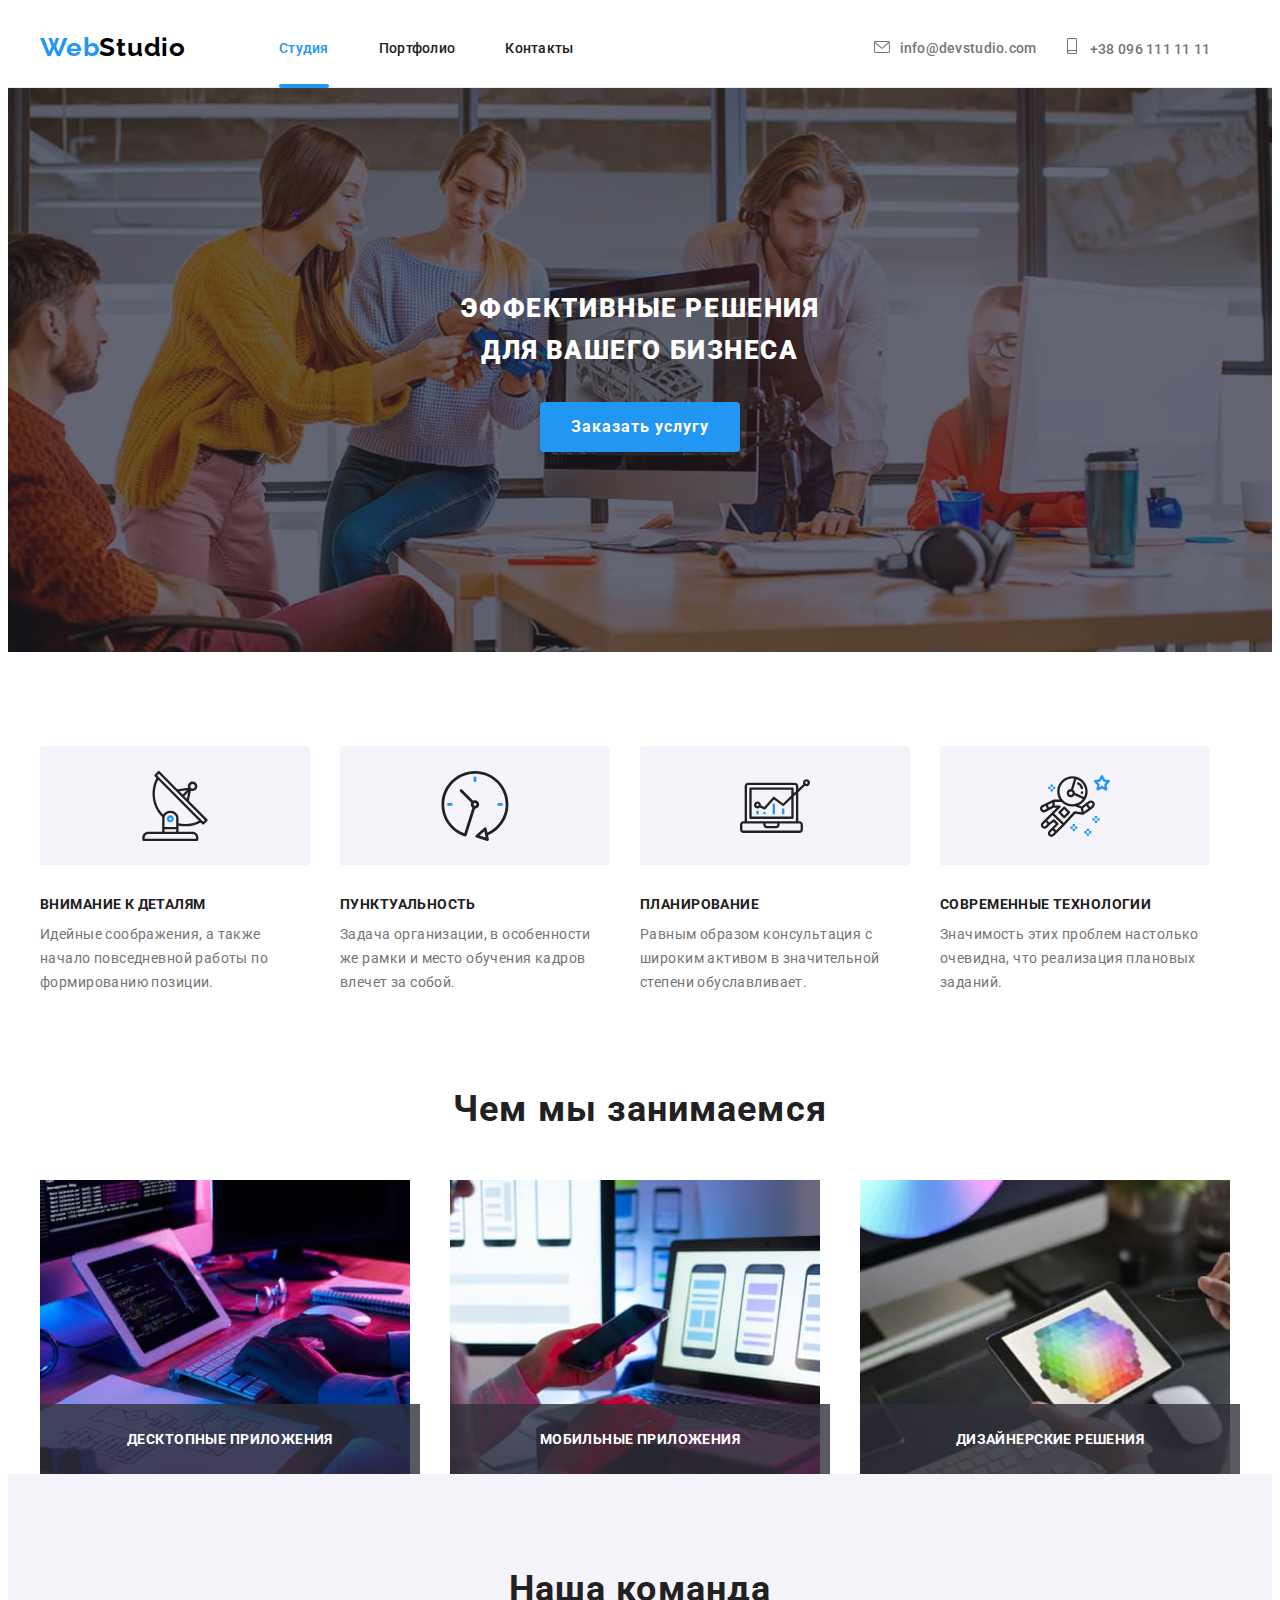
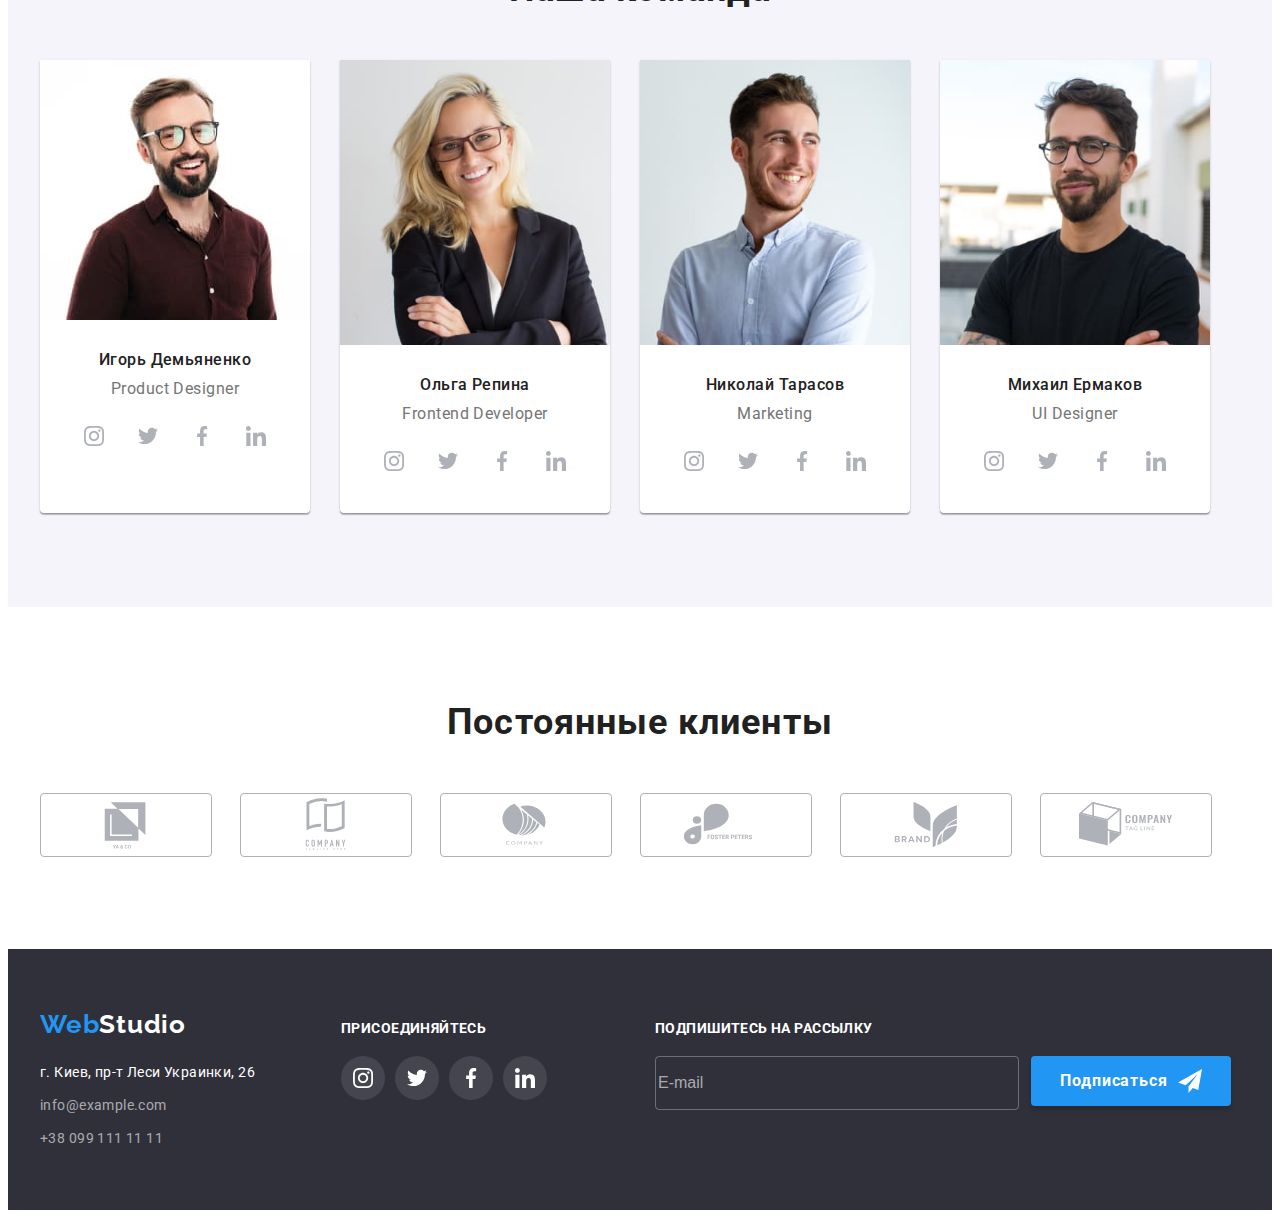
==== commit 3f5d5434: "mob-menu" ====
--- a/index.html
+++ b/index.html
@@ -49,10 +49,9 @@
           <li class="connect__item">
             <a href="mailto:info@devstudio.com" class="connect__link">
               <svg class="connect__icon connect__icon--env">
-                <use href="./images/symbol-defs.svg#envelope"></use>
-              </svg>
-              info@devstudio.com
-            </a>
+                <use href="./images/symbol-defs.svg#envelope"></use></svg
+              >info@devstudio.com</a
+            >
           </li>
           <li class="connect__item">
             <a href="tel:+380961111111" class="connect__link">
@@ -97,7 +96,11 @@
             </button>
             <ul class="mob-menu-list list">
               <li class="mob-menu__item">
-                <a href="./index.html" class="mob-menu__link">Студия</a>
+                <a
+                  href="./index.html"
+                  class="mob-menu__link mob-menu__link--current"
+                  >Студия</a
+                >
               </li>
               <li class="mob-menu__item">
                 <a href="./portfolio.html" class="mob-menu__link">Портфолио</a>
--- a/css/main.min.css
+++ b/css/main.min.css
@@ -1,2 +1,2 @@
-:root{--prim-text-color: #757575;--title-text-color: #212121;--accent-color: #2196f3;--prim-backg-color: #ffffff;--light-backg-color: #f5f4fa;--dark-backg-color: #2f303a}body.modal-open{overflow:hidden}p,h1,h2,h3,h4,h5,h6{margin:0}ul{margin:0;padding:0}body{font-family:'Roboto', sans-serif;color:var(--prim-text-color);background-color:var(--prim-backg-color)}button{cursor:pointer}img{display:block;max-width:100%;height:auto}a{text-decoration:none}ul{list-style:none}.visually-hidden{position:absolute;white-space:nowrap;width:1px;height:1px;overflow:hidden;border:0;padding:0;clip:rect(0 0 0 0);clip-path:inset(50%);margin:-1px}.development__box,.social__link,.client__link,.footer-icon-link{display:flex;align-items:center}.container{width:100%;padding-left:15px;padding-right:15px;margin:0 auto}@media screen and (min-width: 480px){.container{width:480px}}@media screen and (min-width: 768px){.container{width:768px}}@media screen and (min-width: 1200px){.container{width:1200px}}.section{padding-top:60px;padding-bottom:60px}@media screen and (min-width: 1200px){.section{padding-top:94px;padding-bottom:94px}}.section-title{text-align:center;color:var(--title-text-color);margin-bottom:50px}@media screen and (min-width: 480px){.section-title{font-weight:700;font-size:28px;line-height:1.17857;letter-spacing:.03em}}@media screen and (min-width: 1200px){.section-title{font-size:36px;line-height:1.16667;letter-spacing:.03em}}.logo{font-family:Raleway, sans-serif;font-weight:700;font-size:24px;line-height:1.16667;letter-spacing:.03em;color:var(--accent-color);transition:color 300ms cubic-bezier(0.4, 0, 0.2, 1)}@media screen and (min-width: 1200px){.logo{font-weight:700;font-size:26px;line-height:1.19231;letter-spacing:.03em}}.logo:hover .logo__dark,.logo:focus .logo__dark,.logo:hover .logo__light,.logo:focus .logo__light{color:var(--accent-color)}.logo__dark{font-family:Raleway, sans-serif;color:#000000}.logo__light{font-family:Raleway, sans-serif;color:#ffffff}.btn{font-family:inherit;cursor:pointer;width:200px;height:50px;font-weight:700;font-size:16px;line-height:1.875;letter-spacing:.06em;display:flex;align-items:center;justify-content:center;text-align:center;white-space:nowrap;color:#ffffff;background-color:var(--accent-color);border:transparent;border-radius:4px;box-shadow:0px 4px 4px rgba(0,0,0,0.15);transition:background-color 300ms cubic-bezier(0.4, 0, 0.2, 1)}.btn:hover,.btn:focus{background-color:#188ce8}.header{padding-top:16px;padding-bottom:16px;border-bottom:1px solid #ececec}@media screen and (min-width: 768px){.header{padding-top:26px;padding-bottom:26px}}@media screen and (min-width: 1200px){.header{padding-top:24px;padding-bottom:24px}}.container__header{position:relative;display:flex;align-items:center;justify-content:space-between}.menu-open-btn{display:inline-flex;margin:0;padding:0;border:none;background-color:transparent}.menu-open-btn:hover,.menu-open-btn:focus{fill:var(--accent-color)}@media screen and (min-width: 768px){.menu-open-btn{display:none}}.site-nav{font-weight:500;font-size:14px;line-height:1.14286;letter-spacing:.02em;display:none}@media screen and (min-width: 768px){.site-nav{display:contents;margin-left:88px;display:flex}}@media screen and (min-width: 1200px){.site-nav{margin-left:93px}}.site-nav__item{position:relative}.site-nav__item+.site-nav__item{margin-left:50px}.site-nav__link{color:var(--title-text-color);transition:color 300ms cubic-bezier(0.4, 0, 0.2, 1)}.site-nav__link:hover,.site-nav__link:focus{color:var(--accent-color)}.site-nav__link--current{color:var(--accent-color)}.site-nav__link--current::after{content:'';width:100%;height:4px;background:#2196f3;border-radius:2px;position:absolute;left:0;top:44px}.connect{font-weight:500;font-size:12px;line-height:1.16667;letter-spacing:.02em;display:none}@media screen and (min-width: 768px){.connect{display:contents;margin-right:auto;display:flex;flex-wrap:wrap;width:100%;margin-right:auto;margin-left:84px}.connect__link{color:var(--prim-text-color);transition:color 300ms cubic-bezier(0.4, 0, 0.2, 1)}.connect__link:hover,.connect__link:focus{color:var(--accent-color)}.connect__icon{fill:currentColor}}@media screen and (min-width: 768px) and (min-width: 768px){.connect__icon{margin-right:8px}}@media screen and (min-width: 768px) and (min-width: 1200px){.connect__icon{margin-right:10px}}@media screen and (min-width: 768px) and (min-width: 768px){.connect__icon--env{width:14px;height:10px}}@media screen and (min-width: 768px) and (min-width: 1200px){.connect__icon--env{width:16px;height:12px}}@media screen and (min-width: 768px) and (min-width: 768px){.connect__icon--smart{width:10px;height:14px}}@media screen and (min-width: 768px) and (min-width: 1200px){.connect__icon--smart{width:10px;height:16px}}@media screen and (min-width: 1200px){.connect{font-weight:500;font-size:14px;line-height:1.14286;letter-spacing:.02em;margin-left:300px;flex-direction:row;align-items:center}.connect__item+.connect__item{margin-left:30px}}.mob-menu{position:fixed;z-index:1;background-color:#ffffff;width:100vw;height:100vw;min-height:700px;top:0;left:0;padding-top:48px;padding-bottom:48px;padding-left:40px;font-style:normal;font-weight:500}.mob-menu-container{height:100%;display:flex;flex-direction:column;justify-content:space-between}.menu-close-btn{margin:0;padding:0;border:none;background-color:transparent;position:absolute;top:10px;right:15px}.menu-close-btn:hover,.menu-close-btn:focus{fill:var(--accent-color)}.mob-menu__item:not(:last-child){margin-bottom:32px}.mob-menu__link{font-size:40px;line-height:47px;letter-spacing:0.02em;color:#212121}.mob-menu__link:hover,.mob-menu__link:focus{color:#2196f3}.mob-contact{display:block}.mob-soc__item{margin-top:32}.mob-contact__tel{font-size:34px;line-height:40px;letter-spacing:0.02em;color:#2196f3}.mob-contact__tel:hover,.mob-contact__tel:focus{color:#188ce8}.mob-contact__mail{font-size:24px;line-height:28px;letter-spacing:0.02em;color:#757575}.mob-contact__mail:hover,.mob-contact__mail:focus{color:#188ce8}.mob-soc{margin-top:64px;display:flex}.mob-soc__link{font-size:18px;line-height:22px;letter-spacing:0.02em;color:#2196f3}.mob-soc__item:not(:last-child){margin-right:10px;padding-right:10px;border-right:1px solid rgba(33,33,33,0.2)}.hero{background-color:var(--dark-backg-color);max-width:480px;padding:118px 0;margin-left:auto;margin-right:auto;background-image:linear-gradient(to right, rgba(47,48,58,0.4), rgba(47,48,58,0.4)),url("../images/hero-480_400.jpg");background-repeat:no-repeat;background-position:center;background-size:cover}@media (min-device-pixel-ratio: 2), (min-resolution: 192dpi), (min-resolution: 2dppx){.hero{background-image:linear-gradient(to right, rgba(47,48,58,0.4), rgba(47,48,58,0.4)),url("../images/hero-480_400_2x.jpg")}}@media screen and (min-width: 768px){.hero{max-width:768px;background-image:linear-gradient(to right, rgba(47,48,58,0.4), rgba(47,48,58,0.4)),url("../images/hero-768_400.jpg")}}@media screen and (min-width: 768px) and (min-device-pixel-ratio: 2), screen and (min-width: 768px) and (min-resolution: 192dpi), screen and (min-width: 768px) and (min-resolution: 2dppx){.hero{background-image:linear-gradient(to right, rgba(47,48,58,0.4), rgba(47,48,58,0.4)),url("../images/hero-768_400_2x.jpg")}}@media screen and (min-width: 1200px){.hero{max-width:1600px;padding:200px 0;margin-left:auto;margin-right:auto;background-image:linear-gradient(to right, rgba(47,48,58,0.4), rgba(47,48,58,0.4)),url("../images/hero-1600_600.jpg")}}@media screen and (min-width: 1200px) and (min-device-pixel-ratio: 2), screen and (min-width: 1200px) and (min-resolution: 192dpi), screen and (min-width: 1200px) and (min-resolution: 2dppx){.hero{background-image:linear-gradient(to right, rgba(47,48,58,0.4), rgba(47,48,58,0.4)),url("../images/hero-1600_600_2x.jpg")}}.hero__title{font-weight:900;font-size:26px;line-height:1.61538;letter-spacing:.06em;max-width:360px;text-align:center;text-transform:uppercase;color:#ffffff;margin-bottom:30px;margin-left:auto;margin-right:auto}.btn__hero{padding:10px 32px;margin-left:auto;margin-right:auto}.advantage-list{max-width:480px;margin-bottom:-30px}@media screen and (min-width: 768px){.advantage-list{max-width:768px;display:flex;flex-wrap:wrap;margin-left:-30px}}@media screen and (min-width: 1200px){.advantage-list{max-width:1200px}}.advantage-list__item{margin-bottom:30px}@media screen and (min-width: 768px){.advantage-list__item{width:calc(100% / 2 - 30px);margin-left:30px}}@media screen and (min-width: 1200px){.advantage-list__item{width:calc(100% / 4 - 30px)}}.advantage-list__box{display:flex;height:120px;margin-bottom:30px;align-items:center;justify-content:center;background:var(--light-backg-color);border-radius:4px}.advantage-list__title{font-weight:700;font-size:14px;line-height:1.14286;letter-spacing:.03em;text-transform:uppercase;color:var(--title-text-color);margin-bottom:10px}.advantage-list__text{font-size:14px;line-height:1.71429;letter-spacing:.03em;max-width:450px}@media screen and (min-width: 768px){.advantage-list__text{max-width:354px}}@media screen and (min-width: 1200px){.advantage-list__text{max-width:270px}}.section--no-padding{display:none}@media screen and (min-width: 1200px){.section--no-padding{display:contents;padding-top:0}}.development-list{display:flex;margin-left:-30px}.development-list__item{position:relative;width:calc(100% / 3 - 30px);margin-left:30px}.development__box{position:absolute;justify-content:center;width:100%;height:70px;background:rgba(47,48,58,0.8);bottom:0px}.development__text{font-weight:700;font-size:14px;line-height:1.14286;letter-spacing:.03em;text-transform:uppercase;color:#ffffff}.section--other-background{background-color:var(--light-backg-color)}.team{max-width:480px;margin-bottom:-30px}@media screen and (min-width: 768px){.team{max-width:768px;display:flex;flex-wrap:wrap;margin-left:-30px}}@media screen and (min-width: 1200px){.team{max-width:1200px}}.team__item{margin-bottom:30px;background:#ffffff;box-shadow:0px 1px 3px rgba(0,0,0,0.12),0px 1px 1px rgba(0,0,0,0.14),0px 2px 1px rgba(0,0,0,0.2);border-radius:0px 0px 4px 4px}@media screen and (min-width: 768px){.team__item{width:calc(100% / 2 - 30px);margin-left:30px}}@media screen and (min-width: 1200px){.team__item{width:calc(100% / 4 - 30px)}}.team__card{padding:30px 0}.team__title{font-weight:500;font-size:16px;line-height:1.1875;letter-spacing:.03em;text-align:center;color:var(--title-text-color);margin-bottom:10px}.team__text{font-size:16px;line-height:1.1875;letter-spacing:.03em;text-align:center;margin-bottom:16px}.social{display:flex;justify-content:center}.social__item{width:44px;height:44px}.social__item+.social__item{margin-left:10px}.social__link{justify-content:center;width:100%;height:100%;border-radius:50%;color:#afb1b8;background-color:var(--prim-backg-color);transition-property:background-color, color;transition-duration:250ms;transition-timing-function:cubic-bezier(0.4, 0, 0.2, 1)}.social__link:hover,.social__link:focus{color:#ffffff;background-color:var(--accent-color)}.social__icon{fill:currentColor}.client{max-width:480px;margin-bottom:-30px;display:flex;flex-wrap:wrap;margin-left:-30px}@media screen and (min-width: 768px){.client{max-width:768px}}@media screen and (min-width: 1200px){.client{max-width:1200px}}.client__item{margin-bottom:30px;background:#ffffff;width:calc(100% / 2 - 30px);margin-left:30px}.client__item+.client__item{margin-left:30px}@media screen and (min-width: 768px){.client__item{width:calc(100% / 3 - 30px)}}@media screen and (min-width: 1200px){.client__item{width:calc(100% / 6 - 30px)}}.client__link{justify-content:center;width:100%;height:100%;border:1px solid #afb1b8;border-radius:4px;color:#afb1b8;transition-property:border, color;transition-duration:250ms;transition-timing-function:cubic-bezier(0.4, 0, 0.2, 1)}.client__link:hover,.client__link:focus{color:var(--accent-color);border:1px solid var(--accent-color)}.client__icon{fill:currentColor}.footer{background-color:var(--dark-backg-color);padding-bottom:60px}@media screen and (min-width: 768px){.container--flex{display:flex;flex-wrap:wrap;align-items:baseline;justify-items:center}}.container__item{padding-top:60px;text-align:center}@media screen and (min-width: 768px){.container__item{width:50%}}@media screen and (min-width: 1200px){.container__item{text-align:left}}@media screen and (min-width: 768px){.container-logoadd{width:50%}}@media screen and (min-width: 1200px){.container-logoadd{width:231px}}.container-address{margin-top:20px}.footer-address__item{font-style:normal;font-size:14px;line-height:1.71429;letter-spacing:.03em}.footer-address__item:not(:last-child){margin-bottom:9px}.footer-link--address{color:#ffffff;transition:color 300ms cubic-bezier(0.4, 0, 0.2, 1)}.footer-link--mail,.footer-link--tel{color:rgba(255,255,255,0.6);transition:color 300ms cubic-bezier(0.4, 0, 0.2, 1)}.footer-link:hover,.footer-link:focus{color:var(--accent-color)}@media screen and (min-width: 1200px){.container-links{margin-left:70px;margin-right:93px;width:206px}}.footer-cont-text{font-weight:700;font-size:14px;line-height:1.14286;letter-spacing:.03em;text-transform:uppercase;color:#ffffff;margin-bottom:20px}.footer-icon{display:flex;justify-content:center}@media screen and (min-width: 1200px){.footer-icon{justify-content:left}}.footer-icon__item{width:44px;height:44px}.footer-icon__item+.footer-icon__item{margin-left:10px}.footer-icon-link{justify-content:center;width:100%;height:100%;border-radius:50%;color:#ffffff;background:rgba(255,255,255,0.1);transition-property:background-color, color;transition-duration:250ms;transition-timing-function:cubic-bezier(0.4, 0, 0.2, 1)}.footer-icon-link:hover,.footer-icon-link:focus{color:#ffffff;background-color:var(--accent-color)}.footer-icon-icon{fill:currentColor}.container-email{width:100%;margin-left:auto;margin-right:auto}@media screen and (min-width: 480px){.container-email{width:450px}}@media screen and (min-width: 1200px){.container-email{width:570px}}.form-input{display:block}@media screen and (min-width: 1200px){.form-input{display:inline-flex}}.form-input__item{margin-left:auto;margin-right:auto;width:100%;height:100%;margin-bottom:20px;font-size:16px;height:50px;border-radius:4px;background-color:transparent;border:1px solid rgba(255,255,255,0.3);transition:border-color 500ms}@media screen and (min-width: 480px){.form-input__item{width:450px}}@media screen and (min-width: 1200px){.form-input__item{width:358px}}.form-input__item::placeholder{color:rgba(255,255,255,0.6);transition:color 500ms}.form-input__item:hover,.form-input__item:focus{color:#ffffff;border:1px solid #ffffff}.form-input__item:hover::placeholder,.form-input__item:focus::placeholder{color:#ffffff}.form-input__btn{padding:10px 28px;margin-left:auto;margin-right:auto}@media screen and (min-width: 1200px){.form-input__btn{padding:10px 28px;margin-left:12px}}.icon-send{margin-left:10px;fill:currentColor}.filter{display:flex;flex-wrap:wrap;flex-direction:row;margin-left:-8px;margin-bottom:40px}@media screen and (min-width: 768px){.filter{justify-content:center}}.filter__item{margin-left:8px}.filter__item:not(:last-child){margin-bottom:15px}.filter__btn{padding:6px 22px;font-family:inherit;white-space:nowrap;cursor:pointer;font-weight:500;font-size:16px;line-height:1.625;letter-spacing:.03em;color:var(--title-text-color);border-color:transparent;border-radius:4px;background-color:var(--light-backg-color);transition-property:background-color, color, box-shadow;transition-duration:250ms;transition-timing-function:cubic-bezier(0.4, 0, 0.2, 1)}.filter__btn:hover,.filter__btn:focus{color:#ffffff;background-color:var(--accent-color);box-shadow:0px 3px 1px rgba(0,0,0,0.1),0px 1px 2px rgba(0,0,0,0.08),0px 2px 2px rgba(0,0,0,0.12)}.project{max-width:450px}@media screen and (min-width: 768px){.project{max-width:768px;display:flex;flex-wrap:wrap;margin-left:-30px;margin-bottom:-30px}}@media screen and (min-width: 1200px){.project{max-width:1200px}}.project__item{margin-bottom:30px;position:relative}@media screen and (min-width: 768px){.project__item{width:calc(100% / 2 - 30px);margin-left:30px}}@media screen and (min-width: 1200px){.project__item{width:calc(100% / 3 - 30px)}}.project__card-img{position:relative;overflow:hidden}.project__text{position:absolute;top:0;left:0;font-size:18px;line-height:1.55556;letter-spacing:.03em;color:#ffffff;background-color:rgba(33,150,243,0.8);padding:24px;height:100%;transform:translateY(100%);transition:transform 300ms cubic-bezier(0.4, 0, 0.2, 1)}.project__link{display:block;transition:box-shadow 300ms cubic-bezier(0.4, 0, 0.2, 1)}.project__link:hover,.project__link:focus{box-shadow:0px 1px 1px rgba(0,0,0,0.12),0px 4px 4px rgba(0,0,0,0.06),1px 4px 6px rgba(0,0,0,0.16)}.project__link:hover .project__text,.project__link:focus .project__text{transform:translateY(0)}.project__footer{background:#ffffff;border:1px solid #eeeeee;box-sizing:border-box;padding:20px 24px}@media screen and (min-width: 768px){.project__footer{height:146px}}@media screen and (min-width: 1200px){.project__footer{height:110px}}.project__title{margin-bottom:4px;font-weight:700;font-size:18px;line-height:2;letter-spacing:.06em;color:var(--title-text-color)}.project__development{font-weight:hull;font-size:16px;line-height:1.875;letter-spacing:.03em;color:var(--prim-text-color)}.backdrop{position:fixed;top:0;width:100vw;height:100vh;background-color:rgba(0,0,0,0.367);overflow-y:scroll;transition:opacity 500ms, visibility 500ms}.is-hidden{opacity:0;pointer-events:none;visibility:hidden}.modal{background-color:#ffffff;border-radius:10px;position:absolute;top:50%;left:50%;transform:translate(-50%, -50%);padding:40px}@media screen and (min-width: 480px){.modal{width:450px;min-height:609px}}@media screen and (min-width: 1200px){.modal{width:528px;min-height:581px}}.modal-close-btn{width:30px;height:30px;border-radius:50%;border:1px solid #999999;background-color:transparent;position:absolute;top:8px;right:8px;display:flex;align-items:center;justify-content:center}.modal-close-btn:hover,.modal-close-btn:focus{fill:var(--accent-color)}.modal-title{font-weight:700;font-size:20px;line-height:1.15;letter-spacing:.03em;text-align:center;color:var(--title-text-color);margin-bottom:12px}.form-field{margin-bottom:10px}.modal-label{display:block;font-size:12px;line-height:1.33333;letter-spacing:.01em;color:var(--prim-text-color);margin-bottom:10px}.modal-label--end{margin-bottom:20px}.modal-label__field{position:relative;display:block;margin-top:4px}.modal-label__block{width:100%;border:1px solid rgba(33,33,33,0.2);border-radius:4px;outline:none}.modal-label__block::placeholder{font-size:12px;line-height:1.16667;letter-spacing:.01em;color:rgba(117,117,117,0.5)}.modal-label__block:hover::placeholder,.modal-label__block:focus::placeholder{color:var(--accent-color)}.modal-label__block:hover+.modal-icon,.modal-label__block:focus+.modal-icon{fill:var(--accent-color)}.modal-label__block--input{height:40px;padding-left:42px}.modal-label__block--text{height:120px;padding:12px 16px;resize:none;display:block;margin-top:4px}.modal-icon{position:absolute;left:12px;top:50%;transform:translateY(-50%);fill:var(--title-text-color)}.chek-field{position:relative;margin-bottom:30px;display:flex;align-items:center;justify-content:center}.modal-chek-span{width:16px;height:15px;border:2px solid #000000;border-radius:2px;margin-right:8px;fill:transparent}.modal-chek-text{font-size:14px;color:var(--prim-text-color)}.modal-chek:focus+.modal-chek-span{outline:3px solid var(--accent-color)}.modal-chek:checked+.modal-chek-span{background-color:var(--accent-color);border:none;fill:#ffffff}.chek-label-span{color:var(--accent-color);text-decoration:underline}.btn--submit{padding:10px 32px;margin-left:auto;margin-right:auto}
+:root{--prim-text-color: #757575;--title-text-color: #212121;--accent-color: #2196f3;--prim-backg-color: #ffffff;--light-backg-color: #f5f4fa;--dark-backg-color: #2f303a}body.modal-open{overflow:hidden}p,h1,h2,h3,h4,h5,h6{margin:0}ul{margin:0;padding:0}body{font-family:'Roboto', sans-serif;color:var(--prim-text-color);background-color:var(--prim-backg-color)}button{cursor:pointer}img{display:block;max-width:100%;height:auto}a{text-decoration:none}ul{list-style:none}.visually-hidden{position:absolute;white-space:nowrap;width:1px;height:1px;overflow:hidden;border:0;padding:0;clip:rect(0 0 0 0);clip-path:inset(50%);margin:-1px}.development__box,.social__link,.client__link,.footer-icon-link{display:flex;align-items:center}.container{width:100%;padding-left:15px;padding-right:15px;margin:0 auto}@media screen and (min-width: 480px){.container{width:480px}}@media screen and (min-width: 768px){.container{width:768px}}@media screen and (min-width: 1200px){.container{width:1200px}}.section{padding-top:60px;padding-bottom:60px}@media screen and (min-width: 1200px){.section{padding-top:94px;padding-bottom:94px}}.section-title{text-align:center;color:var(--title-text-color);margin-bottom:50px}@media screen and (min-width: 480px){.section-title{font-weight:700;font-size:28px;line-height:1.17857;letter-spacing:.03em}}@media screen and (min-width: 1200px){.section-title{font-size:36px;line-height:1.16667;letter-spacing:.03em}}.logo{font-family:Raleway, sans-serif;font-weight:700;font-size:24px;line-height:1.16667;letter-spacing:.03em;color:var(--accent-color);transition:color 300ms cubic-bezier(0.4, 0, 0.2, 1)}@media screen and (min-width: 1200px){.logo{font-weight:700;font-size:26px;line-height:1.19231;letter-spacing:.03em}}.logo:hover .logo__dark,.logo:focus .logo__dark,.logo:hover .logo__light,.logo:focus .logo__light{color:var(--accent-color)}.logo__dark{font-family:Raleway, sans-serif;color:#000000}.logo__light{font-family:Raleway, sans-serif;color:#ffffff}.btn{font-family:inherit;cursor:pointer;width:200px;height:50px;font-weight:700;font-size:16px;line-height:1.875;letter-spacing:.06em;display:flex;align-items:center;justify-content:center;text-align:center;white-space:nowrap;color:#ffffff;background-color:var(--accent-color);border:transparent;border-radius:4px;box-shadow:0px 4px 4px rgba(0,0,0,0.15);transition:background-color 300ms cubic-bezier(0.4, 0, 0.2, 1)}.btn:hover,.btn:focus{background-color:#188ce8}.header{padding-top:16px;padding-bottom:16px;border-bottom:1px solid #ececec}@media screen and (min-width: 768px){.header{padding-top:26px;padding-bottom:26px}}@media screen and (min-width: 1200px){.header{padding-top:24px;padding-bottom:24px}}.container__header{position:relative;display:flex;align-items:center;justify-content:space-between}.menu-open-btn{display:inline-flex;margin:0;padding:0;border:none;background-color:transparent}.menu-open-btn:hover,.menu-open-btn:focus{fill:var(--accent-color)}@media screen and (min-width: 768px){.menu-open-btn{display:none}}.site-nav{font-weight:500;font-size:14px;line-height:1.14286;letter-spacing:.02em;display:none}@media screen and (min-width: 768px){.site-nav{display:contents;margin-left:88px;display:flex}}@media screen and (min-width: 1200px){.site-nav{margin-left:93px}}.site-nav__item{position:relative}.site-nav__item+.site-nav__item{margin-left:50px}.site-nav__link{color:var(--title-text-color);transition:color 300ms cubic-bezier(0.4, 0, 0.2, 1)}.site-nav__link:hover,.site-nav__link:focus{color:var(--accent-color)}.site-nav__link--current{color:var(--accent-color)}.site-nav__link--current::after{content:'';width:100%;height:4px;background:#2196f3;border-radius:2px;position:absolute;left:0;top:44px}.connect{font-weight:500;font-size:12px;line-height:1.16667;letter-spacing:.02em;display:none}@media screen and (min-width: 768px){.connect{display:contents;margin-right:auto;display:flex;flex-wrap:wrap;width:100%;margin-right:auto;margin-left:84px}.connect__link{color:var(--prim-text-color);transition:color 300ms cubic-bezier(0.4, 0, 0.2, 1)}.connect__link:hover,.connect__link:focus{color:var(--accent-color)}.connect__icon{fill:currentColor}}@media screen and (min-width: 768px) and (min-width: 768px){.connect__icon{margin-right:8px}}@media screen and (min-width: 768px) and (min-width: 1200px){.connect__icon{margin-right:10px}}@media screen and (min-width: 768px) and (min-width: 768px){.connect__icon--env{width:14px;height:10px}}@media screen and (min-width: 768px) and (min-width: 1200px){.connect__icon--env{width:16px;height:12px}}@media screen and (min-width: 768px) and (min-width: 768px){.connect__icon--smart{width:10px;height:14px}}@media screen and (min-width: 768px) and (min-width: 1200px){.connect__icon--smart{width:10px;height:16px}}@media screen and (min-width: 1200px){.connect{font-weight:500;font-size:14px;line-height:1.14286;letter-spacing:.02em;margin-left:300px;flex-direction:row;align-items:center}.connect__item+.connect__item{margin-left:30px}}.mob-menu{position:fixed;z-index:1;background-color:#ffffff;width:100%;height:100%;top:0;left:0;padding-top:48px;padding-bottom:48px;padding-left:40px;padding-right:40px;font-style:normal;font-weight:500}.mob-menu-container{height:100%;display:flex;flex-direction:column;justify-content:space-between}.menu-close-btn{margin:0;padding:0;border:none;background-color:transparent;position:absolute;top:10px;right:15px}.menu-close-btn:hover,.menu-close-btn:focus{fill:var(--accent-color)}.mob-menu__item:not(:last-child){margin-bottom:32px}.mob-menu__link{font-size:40px;line-height:47px;letter-spacing:0.02em;color:#212121}.mob-menu__link--current{color:var(--accent-color)}.mob-menu__link:hover,.mob-menu__link:focus{color:#2196f3}.mob-contact{display:block}.mob-contact__item:not(:last-child){margin-bottom:32px}.mob-soc__item{margin-top:32}.mob-contact__tel{font-size:34px;line-height:40px;letter-spacing:0.02em;color:#2196f3}.mob-contact__tel:hover,.mob-contact__tel:focus{color:#188ce8}.mob-contact__mail{font-size:24px;line-height:28px;letter-spacing:0.02em;color:#757575}.mob-contact__mail:hover,.mob-contact__mail:focus{color:#188ce8}.mob-soc{margin-top:64px;display:flex;flex-wrap:wrap}.mob-soc__link{font-size:18px;line-height:22px;letter-spacing:0.02em;color:#2196f3}.mob-soc__item:not(:last-child){margin-right:10px;padding-right:10px;border-right:1px solid rgba(33,33,33,0.2)}.hero{background-color:var(--dark-backg-color);max-width:480px;padding:118px 0;margin-left:auto;margin-right:auto;background-image:linear-gradient(to right, rgba(47,48,58,0.4), rgba(47,48,58,0.4)),url("../images/hero-480_400.jpg");background-repeat:no-repeat;background-position:center;background-size:cover}@media (min-device-pixel-ratio: 2), (min-resolution: 192dpi), (min-resolution: 2dppx){.hero{background-image:linear-gradient(to right, rgba(47,48,58,0.4), rgba(47,48,58,0.4)),url("../images/hero-480_400_2x.jpg")}}@media screen and (min-width: 768px){.hero{max-width:768px;background-image:linear-gradient(to right, rgba(47,48,58,0.4), rgba(47,48,58,0.4)),url("../images/hero-768_400.jpg")}}@media screen and (min-width: 768px) and (min-device-pixel-ratio: 2), screen and (min-width: 768px) and (min-resolution: 192dpi), screen and (min-width: 768px) and (min-resolution: 2dppx){.hero{background-image:linear-gradient(to right, rgba(47,48,58,0.4), rgba(47,48,58,0.4)),url("../images/hero-768_400_2x.jpg")}}@media screen and (min-width: 1200px){.hero{max-width:1600px;padding:200px 0;margin-left:auto;margin-right:auto;background-image:linear-gradient(to right, rgba(47,48,58,0.4), rgba(47,48,58,0.4)),url("../images/hero-1600_600.jpg")}}@media screen and (min-width: 1200px) and (min-device-pixel-ratio: 2), screen and (min-width: 1200px) and (min-resolution: 192dpi), screen and (min-width: 1200px) and (min-resolution: 2dppx){.hero{background-image:linear-gradient(to right, rgba(47,48,58,0.4), rgba(47,48,58,0.4)),url("../images/hero-1600_600_2x.jpg")}}.hero__title{font-weight:900;font-size:26px;line-height:1.61538;letter-spacing:.06em;max-width:360px;text-align:center;text-transform:uppercase;color:#ffffff;margin-bottom:30px;margin-left:auto;margin-right:auto}.btn__hero{padding:10px 32px;margin-left:auto;margin-right:auto}.advantage-list{max-width:480px;margin-bottom:-30px}@media screen and (min-width: 768px){.advantage-list{max-width:768px;display:flex;flex-wrap:wrap;margin-left:-30px}}@media screen and (min-width: 1200px){.advantage-list{max-width:1200px}}.advantage-list__item{margin-bottom:30px}@media screen and (min-width: 768px){.advantage-list__item{width:calc(100% / 2 - 30px);margin-left:30px}}@media screen and (min-width: 1200px){.advantage-list__item{width:calc(100% / 4 - 30px)}}.advantage-list__box{display:flex;height:120px;margin-bottom:30px;align-items:center;justify-content:center;background:var(--light-backg-color);border-radius:4px}.advantage-list__title{font-weight:700;font-size:14px;line-height:1.14286;letter-spacing:.03em;text-transform:uppercase;color:var(--title-text-color);margin-bottom:10px}.advantage-list__text{font-size:14px;line-height:1.71429;letter-spacing:.03em;max-width:450px}@media screen and (min-width: 768px){.advantage-list__text{max-width:354px}}@media screen and (min-width: 1200px){.advantage-list__text{max-width:270px}}.section--no-padding{display:none}@media screen and (min-width: 1200px){.section--no-padding{display:contents;padding-top:0}}.development-list{display:flex;margin-left:-30px}.development-list__item{position:relative;width:calc(100% / 3 - 30px);margin-left:30px}.development__box{position:absolute;justify-content:center;width:100%;height:70px;background:rgba(47,48,58,0.8);bottom:0px}.development__text{font-weight:700;font-size:14px;line-height:1.14286;letter-spacing:.03em;text-transform:uppercase;color:#ffffff}.section--other-background{background-color:var(--light-backg-color)}.team{max-width:480px;margin-bottom:-30px}@media screen and (min-width: 768px){.team{max-width:768px;display:flex;flex-wrap:wrap;margin-left:-30px}}@media screen and (min-width: 1200px){.team{max-width:1200px}}.team__item{margin-bottom:30px;background:#ffffff;box-shadow:0px 1px 3px rgba(0,0,0,0.12),0px 1px 1px rgba(0,0,0,0.14),0px 2px 1px rgba(0,0,0,0.2);border-radius:0px 0px 4px 4px}@media screen and (min-width: 768px){.team__item{width:calc(100% / 2 - 30px);margin-left:30px}}@media screen and (min-width: 1200px){.team__item{width:calc(100% / 4 - 30px)}}.team__card{padding:30px 0}.team__title{font-weight:500;font-size:16px;line-height:1.1875;letter-spacing:.03em;text-align:center;color:var(--title-text-color);margin-bottom:10px}.team__text{font-size:16px;line-height:1.1875;letter-spacing:.03em;text-align:center;margin-bottom:16px}.social{display:flex;justify-content:center}.social__item{width:44px;height:44px}.social__item+.social__item{margin-left:10px}.social__link{justify-content:center;width:100%;height:100%;border-radius:50%;color:#afb1b8;background-color:var(--prim-backg-color);transition-property:background-color, color;transition-duration:250ms;transition-timing-function:cubic-bezier(0.4, 0, 0.2, 1)}.social__link:hover,.social__link:focus{color:#ffffff;background-color:var(--accent-color)}.social__icon{fill:currentColor}.client{max-width:480px;margin-bottom:-30px;display:flex;flex-wrap:wrap;margin-left:-30px}@media screen and (min-width: 768px){.client{max-width:768px}}@media screen and (min-width: 1200px){.client{max-width:1200px}}.client__item{margin-bottom:30px;background:#ffffff;width:calc(100% / 2 - 30px);margin-left:30px}.client__item+.client__item{margin-left:30px}@media screen and (min-width: 768px){.client__item{width:calc(100% / 3 - 30px)}}@media screen and (min-width: 1200px){.client__item{width:calc(100% / 6 - 30px)}}.client__link{justify-content:center;width:100%;height:100%;border:1px solid #afb1b8;border-radius:4px;color:#afb1b8;transition-property:border, color;transition-duration:250ms;transition-timing-function:cubic-bezier(0.4, 0, 0.2, 1)}.client__link:hover,.client__link:focus{color:var(--accent-color);border:1px solid var(--accent-color)}.client__icon{fill:currentColor}.footer{background-color:var(--dark-backg-color);padding-top:60px;padding-bottom:60px}@media screen and (min-width: 768px){.container--flex{display:flex;flex-wrap:wrap;align-items:baseline;justify-items:center}}.container__item{text-align:center}.container__item:not(:last-child){margin-bottom:60px}@media screen and (min-width: 768px){.container__item{width:50%}}@media screen and (min-width: 1200px){.container__item{text-align:left}.container__item:not(:last-child){margin-bottom:0px}}@media screen and (min-width: 768px){.container-logoadd{width:50%}}@media screen and (min-width: 1200px){.container-logoadd{width:231px}}.container-address{margin-top:20px}.footer-address__item{font-style:normal;font-size:14px;line-height:1.71429;letter-spacing:.03em}.footer-address__item:not(:last-child){margin-bottom:9px}.footer-link--address{color:#ffffff;transition:color 300ms cubic-bezier(0.4, 0, 0.2, 1)}.footer-link--mail,.footer-link--tel{color:rgba(255,255,255,0.6);transition:color 300ms cubic-bezier(0.4, 0, 0.2, 1)}.footer-link:hover,.footer-link:focus{color:var(--accent-color)}@media screen and (min-width: 1200px){.container-links{margin-left:70px;margin-right:93px;width:206px}}.footer-cont-text{font-weight:700;font-size:14px;line-height:1.14286;letter-spacing:.03em;text-transform:uppercase;color:#ffffff;margin-bottom:20px}.footer-icon{display:flex;justify-content:center}@media screen and (min-width: 1200px){.footer-icon{justify-content:left}}.footer-icon__item{width:44px;height:44px}.footer-icon__item+.footer-icon__item{margin-left:10px}.footer-icon-link{justify-content:center;width:100%;height:100%;border-radius:50%;color:#ffffff;background:rgba(255,255,255,0.1);transition-property:background-color, color;transition-duration:250ms;transition-timing-function:cubic-bezier(0.4, 0, 0.2, 1)}.footer-icon-link:hover,.footer-icon-link:focus{color:#ffffff;background-color:var(--accent-color)}.footer-icon-icon{fill:currentColor}.container-email{width:100%;margin-left:auto;margin-right:auto}@media screen and (min-width: 480px){.container-email{width:450px}}@media screen and (min-width: 1200px){.container-email{width:570px}}.form-input{display:block}@media screen and (min-width: 1200px){.form-input{display:inline-flex}}.form-input__item{margin-left:auto;margin-right:auto;width:100%;height:100%;margin-bottom:20px;font-size:16px;height:50px;border-radius:4px;background-color:transparent;border:1px solid rgba(255,255,255,0.3);transition:border-color 500ms}@media screen and (min-width: 480px){.form-input__item{width:450px}}@media screen and (min-width: 1200px){.form-input__item{width:358px}}.form-input__item::placeholder{color:rgba(255,255,255,0.6);transition:color 500ms}.form-input__item:hover,.form-input__item:focus{color:#ffffff;border:1px solid #ffffff}.form-input__item:hover::placeholder,.form-input__item:focus::placeholder{color:#ffffff}.form-input__btn{padding:10px 28px;margin-left:auto;margin-right:auto}@media screen and (min-width: 1200px){.form-input__btn{padding:10px 28px;margin-left:12px}}.icon-send{margin-left:10px;fill:currentColor}.filter{display:flex;flex-wrap:wrap;flex-direction:row;margin-left:-8px;margin-bottom:40px}@media screen and (min-width: 768px){.filter{justify-content:center}}.filter__item{margin-left:8px}.filter__item:not(:last-child){margin-bottom:15px}.filter__btn{padding:6px 22px;font-family:inherit;white-space:nowrap;cursor:pointer;font-weight:500;font-size:16px;line-height:1.625;letter-spacing:.03em;color:var(--title-text-color);border-color:transparent;border-radius:4px;background-color:var(--light-backg-color);transition-property:background-color, color, box-shadow;transition-duration:250ms;transition-timing-function:cubic-bezier(0.4, 0, 0.2, 1)}.filter__btn:hover,.filter__btn:focus{color:#ffffff;background-color:var(--accent-color);box-shadow:0px 3px 1px rgba(0,0,0,0.1),0px 1px 2px rgba(0,0,0,0.08),0px 2px 2px rgba(0,0,0,0.12)}.project{max-width:450px}@media screen and (min-width: 768px){.project{max-width:768px;display:flex;flex-wrap:wrap;margin-left:-30px}}@media screen and (min-width: 1200px){.project{max-width:1200px}}.project__item{position:relative}@media screen and (min-width: 768px){.project__item{width:calc(100% / 2 - 30px);margin-left:30px}.project__item:not(:nth-last-child(-n+3)){margin-bottom:30px}}@media screen and (min-width: 1200px){.project__item{width:calc(100% / 3 - 30px)}.project__item:not(:nth-last-child(-n+4)){margin-bottom:30px}}.project__card-img{position:relative;overflow:hidden}.project__text{position:absolute;top:0;left:0;font-size:18px;line-height:1.55556;letter-spacing:.03em;color:#ffffff;background-color:rgba(33,150,243,0.8);padding:24px;height:100%;transform:translateY(100%);transition:transform 300ms cubic-bezier(0.4, 0, 0.2, 1)}.project__link{display:block;transition:box-shadow 300ms cubic-bezier(0.4, 0, 0.2, 1)}.project__link:hover,.project__link:focus{box-shadow:0px 1px 1px rgba(0,0,0,0.12),0px 4px 4px rgba(0,0,0,0.06),1px 4px 6px rgba(0,0,0,0.16)}.project__link:hover .project__text,.project__link:focus .project__text{transform:translateY(0)}.project__footer{background:#ffffff;border:1px solid #eeeeee;box-sizing:border-box;padding:20px 24px}@media screen and (min-width: 768px){.project__footer{height:146px}}@media screen and (min-width: 1200px){.project__footer{height:110px}}.project__title{margin-bottom:4px;font-weight:700;font-size:18px;line-height:2;letter-spacing:.06em;color:var(--title-text-color)}.project__development{font-weight:hull;font-size:16px;line-height:1.875;letter-spacing:.03em;color:var(--prim-text-color)}.backdrop{position:fixed;top:0;width:100vw;height:100vh;background-color:rgba(0,0,0,0.367);overflow-y:scroll;transition:opacity 500ms, visibility 500ms}.is-hidden{opacity:0;pointer-events:none;visibility:hidden}.modal{background-color:#ffffff;border-radius:10px;position:absolute;top:50%;left:50%;transform:translate(-50%, -50%);padding:40px}@media screen and (min-width: 480px){.modal{width:450px;min-height:609px}}@media screen and (min-width: 1200px){.modal{width:528px;min-height:581px}}.modal-close-btn{width:30px;height:30px;border-radius:50%;border:1px solid #999999;background-color:transparent;position:absolute;top:8px;right:8px;display:flex;align-items:center;justify-content:center}.modal-close-btn:hover,.modal-close-btn:focus{fill:var(--accent-color)}.modal-title{font-weight:700;font-size:20px;line-height:1.15;letter-spacing:.03em;text-align:center;color:var(--title-text-color);margin-bottom:12px}.form-field{margin-bottom:10px}.modal-label{display:block;font-size:12px;line-height:1.33333;letter-spacing:.01em;color:var(--prim-text-color);margin-bottom:10px}.modal-label--end{margin-bottom:20px}.modal-label__field{position:relative;display:block;margin-top:4px}.modal-label__block{width:100%;border:1px solid rgba(33,33,33,0.2);border-radius:4px;outline:none}.modal-label__block::placeholder{font-size:12px;line-height:1.16667;letter-spacing:.01em;color:rgba(117,117,117,0.5)}.modal-label__block:hover::placeholder,.modal-label__block:focus::placeholder{color:var(--accent-color)}.modal-label__block:hover+.modal-icon,.modal-label__block:focus+.modal-icon{fill:var(--accent-color)}.modal-label__block--input{height:40px;padding-left:42px}.modal-label__block--text{height:120px;padding:12px 16px;resize:none;display:block;margin-top:4px}.modal-icon{position:absolute;left:12px;top:50%;transform:translateY(-50%);fill:var(--title-text-color)}.chek-field{position:relative;margin-bottom:30px;display:flex;align-items:center;justify-content:center}.modal-chek-span{width:16px;height:15px;border:2px solid #000000;border-radius:2px;margin-right:8px;fill:transparent}.modal-chek-text{font-size:14px;color:var(--prim-text-color)}.modal-chek:focus+.modal-chek-span{outline:3px solid var(--accent-color)}.modal-chek:checked+.modal-chek-span{background-color:var(--accent-color);border:none;fill:#ffffff}.chek-label-span{color:var(--accent-color);text-decoration:underline}.btn--submit{padding:10px 32px;margin-left:auto;margin-right:auto}
 /*# sourceMappingURL=main.min.css.map */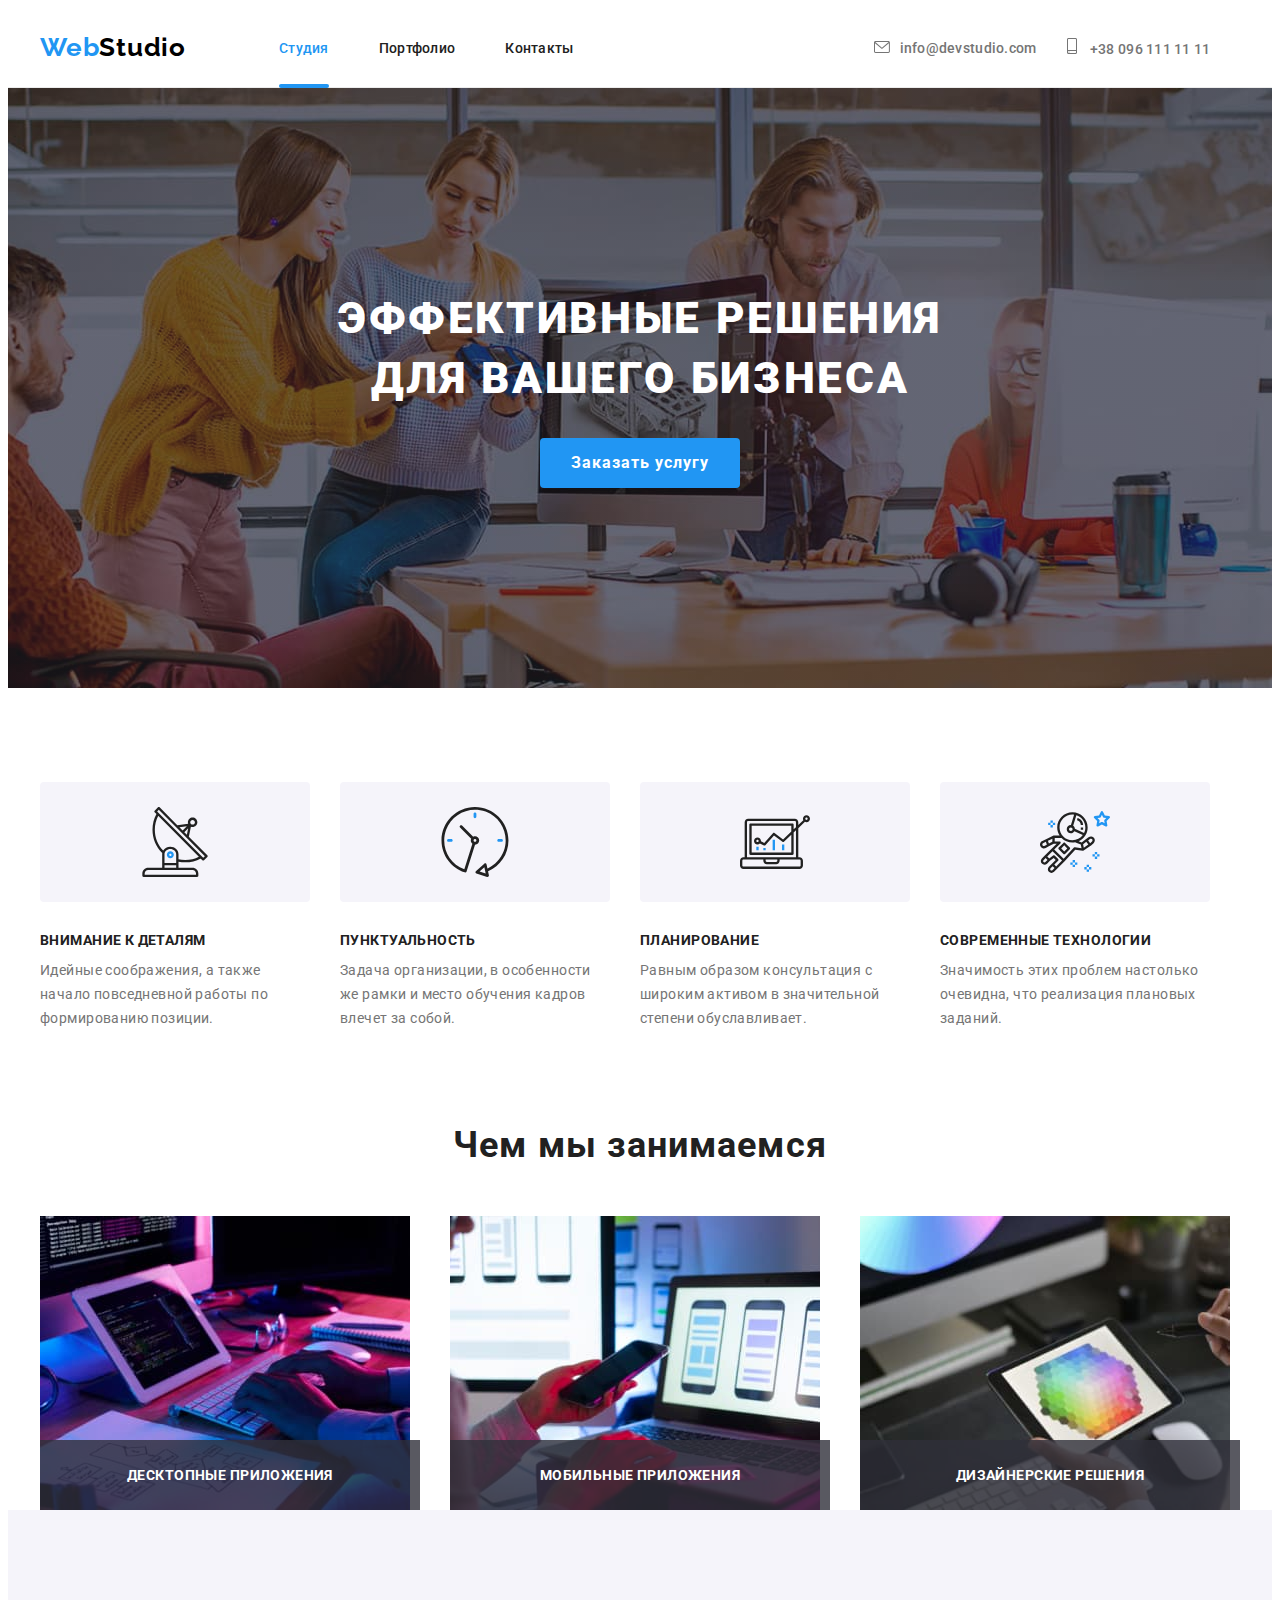
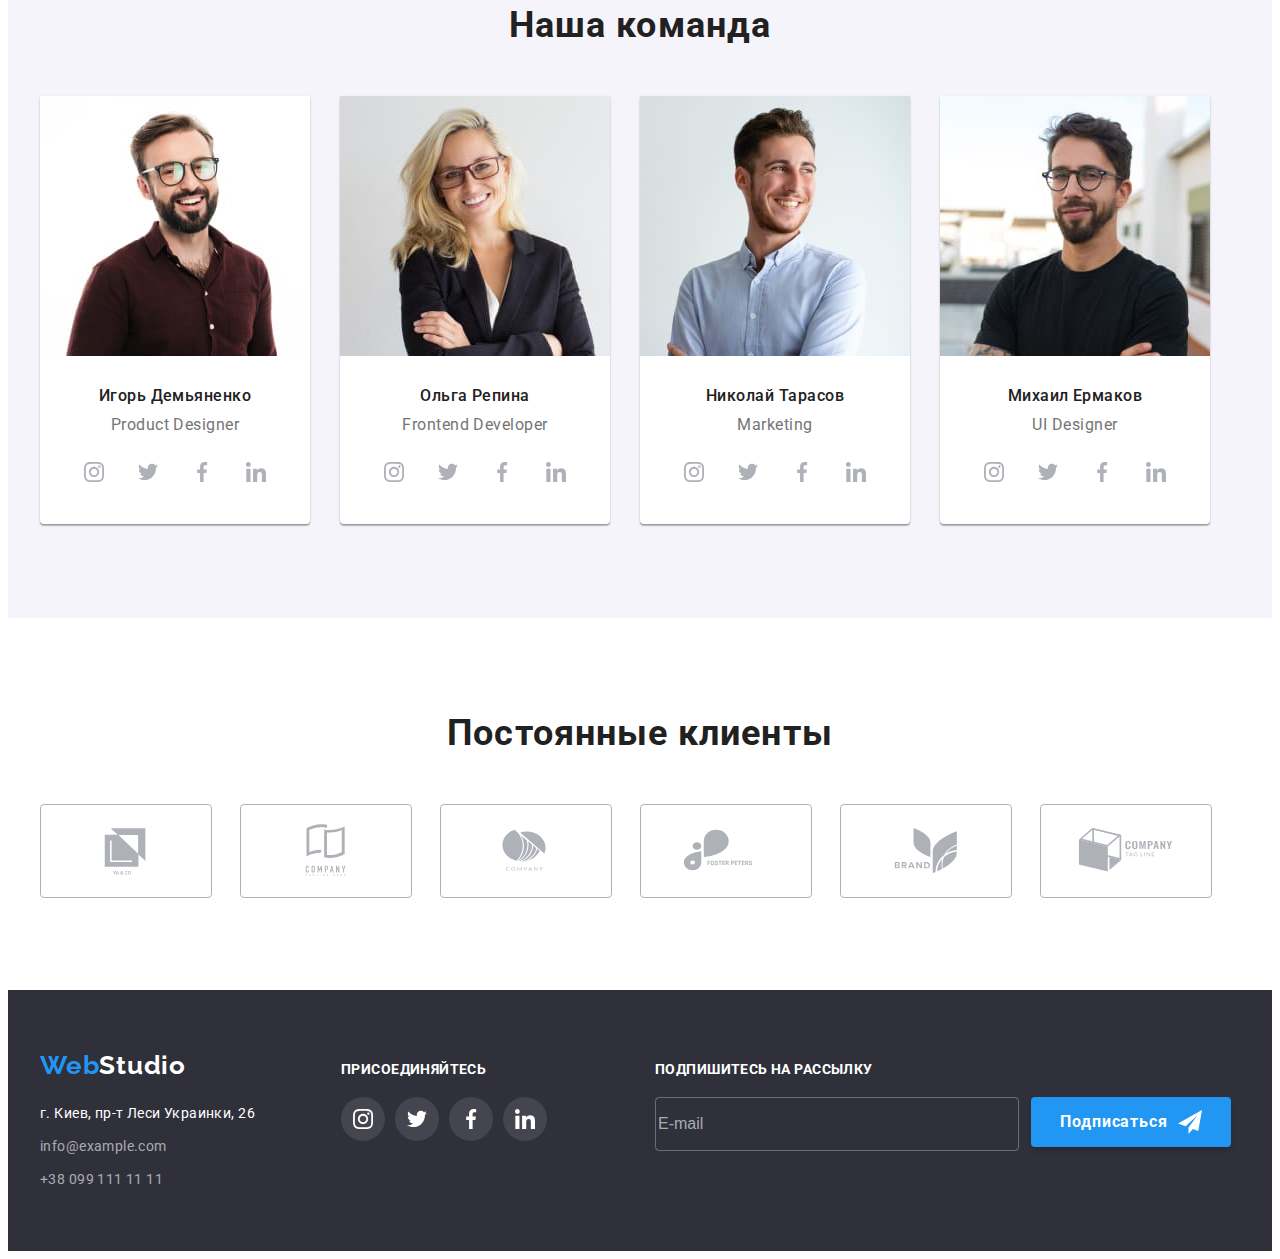
==== commit 119a2629: "team" ====
--- a/index.html
+++ b/index.html
@@ -339,16 +339,40 @@
               </div>
             </li>
             <li class="team__item">
-              <img
-                srcset="
-                  ./images/img_repina_450_460.jpg 450w,
-                  ./images/img_repina_354_374.jpg 354w,
-                  ./images/img_repina_270_260.jpg 270w
-                "
-                src="./images/img_repina_450_460.jpg"
-                alt="Фото Ольги Репиной"
-                sizes="(min-width: 1200px) 25vw, (min-width: 768px) 50vw, 100vw"
-              />
+              <picture>
+                <source
+                  srcset="
+                    ./images/img_repina_270_260.jpg    1x,
+                    ./images/img_repina_270_260_2x.jpg 2x
+                  "
+                  media="(min-width: 1200px)"
+                />
+                <source
+                  srcset="
+                    ./images/img_repina_354_374.jpg    1x,
+                    ./images/img_repina_354_374_2x.jpg 2x
+                  "
+                  media="(min-width: 768px)"
+                />
+                <source
+                  srcset="
+                    ./images/img_repina_450_460.jpg    1x,
+                    ./images/img_repina_450_460_2x.jpg 2x
+                  "
+                  media="(min-width: 320px)"
+                />
+                <img
+                  srcset="
+                    ./images/img_repina_450_460.jpg 450w,
+                    ./images/img_repina_354_374.jpg 354w,
+                    ./images/img_repina_270_260.jpg 270w
+                  "
+                  src="./images/img_repina_450_460.jpg"
+                  alt="Фото Ольги Репиной"
+                  sizes="(min-width: 1200px) 25vw, (min-width: 768px) 50vw, 100vw"
+                />
+              </picture>
+
               <div class="team__card">
                 <h3 class="team__title">Ольга Репина</h3>
                 <p class="team__text" lang="en">Frontend Developer</p>
@@ -385,16 +409,40 @@
               </div>
             </li>
             <li class="team__item">
-              <img
-                srcset="
-                  ./images/img_tarasov_450_460.jpg 450w,
-                  ./images/img_tarasov_354_374.jpg 354w,
-                  ./images/img_tarasov_270_260.jpg 270w
-                "
-                src="./images/img_tarasov_450_460.jpg"
-                alt="Фото Николая Тарасова"
-                sizes="(min-width: 1200px) 25vw, (min-width: 768px) 50vw, 100vw"
-              />
+              <picture>
+                <source
+                  srcset="
+                    ./images/img_tarasov_270_260.jpg    1x,
+                    ./images/img_tarasov_270_260_2x.jpg 2x
+                  "
+                  media="(min-width: 1200px)"
+                />
+                <source
+                  srcset="
+                    ./images/img_tarasov_354_374.jpg    1x,
+                    ./images/img_tarasov_354_374_2x.jpg 2x
+                  "
+                  media="(min-width: 768px)"
+                />
+                <source
+                  srcset="
+                    ./images/img_tarasov_450_460.jpg    1x,
+                    ./images/img_tarasov_450_460_2x.jpg 2x
+                  "
+                  media="(min-width: 320px)"
+                />
+                <img
+                  srcset="
+                    ./images/img_tarasov_450_460.jpg 450w,
+                    ./images/img_tarasov_354_374.jpg 354w,
+                    ./images/img_tarasov_270_260.jpg 270w
+                  "
+                  src="./images/img_tarasov_450_460.jpg"
+                  alt="Фото Николая Тарасова"
+                  sizes="(min-width: 1200px) 25vw, (min-width: 768px) 50vw, 100vw"
+                />
+              </picture>
+
               <div class="team__card">
                 <h3 class="team__title">Николай Тарасов</h3>
                 <p class="team__text" lang="en">Marketing</p>
@@ -431,16 +479,40 @@
               </div>
             </li>
             <li class="team__item">
-              <img
-                srcset="
-                  ./images/img_ermakov_450_460.jpg 450w,
-                  ./images/img_ermakov_354_374.jpg 354w,
-                  ./images/img_ermakov_270_260.jpg 270w
-                "
-                src="./images/img_ermakov_450_460.jpg"
-                alt="Фото Михаила Ермакова"
-                sizes="(min-width: 1200px) 25vw, (min-width: 768px) 50vw, 100vw"
-              />
+              <picture>
+                <source
+                  srcset="
+                    ./images/img_ermakov_270_260.jpg    1x,
+                    ./images/img_ermakov_270_260_2x.jpg 2x
+                  "
+                  media="(min-width: 1200px)"
+                />
+                <source
+                  srcset="
+                    ./images/img_ermakov_354_374.jpg    1x,
+                    ./images/img_ermakov_354_374_2x.jpg 2x
+                  "
+                  media="(min-width: 768px)"
+                />
+                <source
+                  srcset="
+                    ./images/img_ermakov_450_460.jpg    1x,
+                    ./images/img_ermakov_450_460_2x.jpg 2x
+                  "
+                  media="(min-width: 320px)"
+                />
+                <img
+                  srcset="
+                    ./images/img_ermakov_450_460.jpg 450w,
+                    ./images/img_ermakov_354_374.jpg 354w,
+                    ./images/img_ermakov_270_260.jpg 270w
+                  "
+                  src="./images/img_ermakov_450_460.jpg"
+                  alt="Фото Михаила Ермакова"
+                  sizes="(min-width: 1200px) 25vw, (min-width: 768px) 50vw, 100vw"
+                />
+              </picture>
+
               <div class="team__card">
                 <h3 class="team__title">Михаил Ермаков</h3>
                 <p class="team__text" lang="en">UI Designer</p>
--- a/css/main.min.css
+++ b/css/main.min.css
@@ -1,2 +1,2 @@
-:root{--prim-text-color: #757575;--title-text-color: #212121;--accent-color: #2196f3;--prim-backg-color: #ffffff;--light-backg-color: #f5f4fa;--dark-backg-color: #2f303a}body.modal-open{overflow:hidden}p,h1,h2,h3,h4,h5,h6{margin:0}ul{margin:0;padding:0}body{font-family:'Roboto', sans-serif;color:var(--prim-text-color);background-color:var(--prim-backg-color)}button{cursor:pointer}img{display:block;max-width:100%;height:auto}a{text-decoration:none}ul{list-style:none}.visually-hidden{position:absolute;white-space:nowrap;width:1px;height:1px;overflow:hidden;border:0;padding:0;clip:rect(0 0 0 0);clip-path:inset(50%);margin:-1px}.development__box,.social__link,.client__link,.footer-icon-link{display:flex;align-items:center}.container{width:100%;padding-left:15px;padding-right:15px;margin:0 auto}@media screen and (min-width: 480px){.container{width:480px}}@media screen and (min-width: 768px){.container{width:768px}}@media screen and (min-width: 1200px){.container{width:1200px}}.section{padding-top:60px;padding-bottom:60px}@media screen and (min-width: 1200px){.section{padding-top:94px;padding-bottom:94px}}.section-title{text-align:center;color:var(--title-text-color);margin-bottom:50px}@media screen and (min-width: 480px){.section-title{font-weight:700;font-size:28px;line-height:1.17857;letter-spacing:.03em}}@media screen and (min-width: 1200px){.section-title{font-size:36px;line-height:1.16667;letter-spacing:.03em}}.logo{font-family:Raleway, sans-serif;font-weight:700;font-size:24px;line-height:1.16667;letter-spacing:.03em;color:var(--accent-color);transition:color 300ms cubic-bezier(0.4, 0, 0.2, 1)}@media screen and (min-width: 1200px){.logo{font-weight:700;font-size:26px;line-height:1.19231;letter-spacing:.03em}}.logo:hover .logo__dark,.logo:focus .logo__dark,.logo:hover .logo__light,.logo:focus .logo__light{color:var(--accent-color)}.logo__dark{font-family:Raleway, sans-serif;color:#000000}.logo__light{font-family:Raleway, sans-serif;color:#ffffff}.btn{font-family:inherit;cursor:pointer;width:200px;height:50px;font-weight:700;font-size:16px;line-height:1.875;letter-spacing:.06em;display:flex;align-items:center;justify-content:center;text-align:center;white-space:nowrap;color:#ffffff;background-color:var(--accent-color);border:transparent;border-radius:4px;box-shadow:0px 4px 4px rgba(0,0,0,0.15);transition:background-color 300ms cubic-bezier(0.4, 0, 0.2, 1)}.btn:hover,.btn:focus{background-color:#188ce8}.header{padding-top:16px;padding-bottom:16px;border-bottom:1px solid #ececec}@media screen and (min-width: 768px){.header{padding-top:26px;padding-bottom:26px}}@media screen and (min-width: 1200px){.header{padding-top:24px;padding-bottom:24px}}.container__header{position:relative;display:flex;align-items:center;justify-content:space-between}.menu-open-btn{display:inline-flex;margin:0;padding:0;border:none;background-color:transparent}.menu-open-btn:hover,.menu-open-btn:focus{fill:var(--accent-color)}@media screen and (min-width: 768px){.menu-open-btn{display:none}}.site-nav{font-weight:500;font-size:14px;line-height:1.14286;letter-spacing:.02em;display:none}@media screen and (min-width: 768px){.site-nav{display:contents;margin-left:88px;display:flex}}@media screen and (min-width: 1200px){.site-nav{margin-left:93px}}.site-nav__item{position:relative}.site-nav__item+.site-nav__item{margin-left:50px}.site-nav__link{color:var(--title-text-color);transition:color 300ms cubic-bezier(0.4, 0, 0.2, 1)}.site-nav__link:hover,.site-nav__link:focus{color:var(--accent-color)}.site-nav__link--current{color:var(--accent-color)}.site-nav__link--current::after{content:'';width:100%;height:4px;background:#2196f3;border-radius:2px;position:absolute;left:0;top:44px}.connect{font-weight:500;font-size:12px;line-height:1.16667;letter-spacing:.02em;display:none}@media screen and (min-width: 768px){.connect{display:contents;margin-right:auto;display:flex;flex-wrap:wrap;width:100%;margin-right:auto;margin-left:84px}.connect__link{color:var(--prim-text-color);transition:color 300ms cubic-bezier(0.4, 0, 0.2, 1)}.connect__link:hover,.connect__link:focus{color:var(--accent-color)}.connect__icon{fill:currentColor}}@media screen and (min-width: 768px) and (min-width: 768px){.connect__icon{margin-right:8px}}@media screen and (min-width: 768px) and (min-width: 1200px){.connect__icon{margin-right:10px}}@media screen and (min-width: 768px) and (min-width: 768px){.connect__icon--env{width:14px;height:10px}}@media screen and (min-width: 768px) and (min-width: 1200px){.connect__icon--env{width:16px;height:12px}}@media screen and (min-width: 768px) and (min-width: 768px){.connect__icon--smart{width:10px;height:14px}}@media screen and (min-width: 768px) and (min-width: 1200px){.connect__icon--smart{width:10px;height:16px}}@media screen and (min-width: 1200px){.connect{font-weight:500;font-size:14px;line-height:1.14286;letter-spacing:.02em;margin-left:300px;flex-direction:row;align-items:center}.connect__item+.connect__item{margin-left:30px}}.mob-menu{position:fixed;z-index:1;background-color:#ffffff;width:100%;height:100%;top:0;left:0;padding-top:48px;padding-bottom:48px;padding-left:40px;padding-right:40px;font-style:normal;font-weight:500}.mob-menu-container{height:100%;display:flex;flex-direction:column;justify-content:space-between}.menu-close-btn{margin:0;padding:0;border:none;background-color:transparent;position:absolute;top:10px;right:15px}.menu-close-btn:hover,.menu-close-btn:focus{fill:var(--accent-color)}.mob-menu__item:not(:last-child){margin-bottom:32px}.mob-menu__link{font-size:40px;line-height:47px;letter-spacing:0.02em;color:#212121}.mob-menu__link--current{color:var(--accent-color)}.mob-menu__link:hover,.mob-menu__link:focus{color:#2196f3}.mob-contact{display:block}.mob-contact__item:not(:last-child){margin-bottom:32px}.mob-soc__item{margin-top:32}.mob-contact__tel{font-size:34px;line-height:40px;letter-spacing:0.02em;color:#2196f3}.mob-contact__tel:hover,.mob-contact__tel:focus{color:#188ce8}.mob-contact__mail{font-size:24px;line-height:28px;letter-spacing:0.02em;color:#757575}.mob-contact__mail:hover,.mob-contact__mail:focus{color:#188ce8}.mob-soc{margin-top:64px;display:flex;flex-wrap:wrap}.mob-soc__link{font-size:18px;line-height:22px;letter-spacing:0.02em;color:#2196f3}.mob-soc__item:not(:last-child){margin-right:10px;padding-right:10px;border-right:1px solid rgba(33,33,33,0.2)}.hero{background-color:var(--dark-backg-color);max-width:480px;padding:118px 0;margin-left:auto;margin-right:auto;background-image:linear-gradient(to right, rgba(47,48,58,0.4), rgba(47,48,58,0.4)),url("../images/hero-480_400.jpg");background-repeat:no-repeat;background-position:center;background-size:cover}@media (min-device-pixel-ratio: 2), (min-resolution: 192dpi), (min-resolution: 2dppx){.hero{background-image:linear-gradient(to right, rgba(47,48,58,0.4), rgba(47,48,58,0.4)),url("../images/hero-480_400_2x.jpg")}}@media screen and (min-width: 768px){.hero{max-width:768px;background-image:linear-gradient(to right, rgba(47,48,58,0.4), rgba(47,48,58,0.4)),url("../images/hero-768_400.jpg")}}@media screen and (min-width: 768px) and (min-device-pixel-ratio: 2), screen and (min-width: 768px) and (min-resolution: 192dpi), screen and (min-width: 768px) and (min-resolution: 2dppx){.hero{background-image:linear-gradient(to right, rgba(47,48,58,0.4), rgba(47,48,58,0.4)),url("../images/hero-768_400_2x.jpg")}}@media screen and (min-width: 1200px){.hero{max-width:1600px;padding:200px 0;margin-left:auto;margin-right:auto;background-image:linear-gradient(to right, rgba(47,48,58,0.4), rgba(47,48,58,0.4)),url("../images/hero-1600_600.jpg")}}@media screen and (min-width: 1200px) and (min-device-pixel-ratio: 2), screen and (min-width: 1200px) and (min-resolution: 192dpi), screen and (min-width: 1200px) and (min-resolution: 2dppx){.hero{background-image:linear-gradient(to right, rgba(47,48,58,0.4), rgba(47,48,58,0.4)),url("../images/hero-1600_600_2x.jpg")}}.hero__title{font-weight:900;font-size:26px;line-height:1.61538;letter-spacing:.06em;max-width:360px;text-align:center;text-transform:uppercase;color:#ffffff;margin-bottom:30px;margin-left:auto;margin-right:auto}.btn__hero{padding:10px 32px;margin-left:auto;margin-right:auto}.advantage-list{max-width:480px;margin-bottom:-30px}@media screen and (min-width: 768px){.advantage-list{max-width:768px;display:flex;flex-wrap:wrap;margin-left:-30px}}@media screen and (min-width: 1200px){.advantage-list{max-width:1200px}}.advantage-list__item{margin-bottom:30px}@media screen and (min-width: 768px){.advantage-list__item{width:calc(100% / 2 - 30px);margin-left:30px}}@media screen and (min-width: 1200px){.advantage-list__item{width:calc(100% / 4 - 30px)}}.advantage-list__box{display:flex;height:120px;margin-bottom:30px;align-items:center;justify-content:center;background:var(--light-backg-color);border-radius:4px}.advantage-list__title{font-weight:700;font-size:14px;line-height:1.14286;letter-spacing:.03em;text-transform:uppercase;color:var(--title-text-color);margin-bottom:10px}.advantage-list__text{font-size:14px;line-height:1.71429;letter-spacing:.03em;max-width:450px}@media screen and (min-width: 768px){.advantage-list__text{max-width:354px}}@media screen and (min-width: 1200px){.advantage-list__text{max-width:270px}}.section--no-padding{display:none}@media screen and (min-width: 1200px){.section--no-padding{display:contents;padding-top:0}}.development-list{display:flex;margin-left:-30px}.development-list__item{position:relative;width:calc(100% / 3 - 30px);margin-left:30px}.development__box{position:absolute;justify-content:center;width:100%;height:70px;background:rgba(47,48,58,0.8);bottom:0px}.development__text{font-weight:700;font-size:14px;line-height:1.14286;letter-spacing:.03em;text-transform:uppercase;color:#ffffff}.section--other-background{background-color:var(--light-backg-color)}.team{max-width:480px;margin-bottom:-30px}@media screen and (min-width: 768px){.team{max-width:768px;display:flex;flex-wrap:wrap;margin-left:-30px}}@media screen and (min-width: 1200px){.team{max-width:1200px}}.team__item{margin-bottom:30px;background:#ffffff;box-shadow:0px 1px 3px rgba(0,0,0,0.12),0px 1px 1px rgba(0,0,0,0.14),0px 2px 1px rgba(0,0,0,0.2);border-radius:0px 0px 4px 4px}@media screen and (min-width: 768px){.team__item{width:calc(100% / 2 - 30px);margin-left:30px}}@media screen and (min-width: 1200px){.team__item{width:calc(100% / 4 - 30px)}}.team__card{padding:30px 0}.team__title{font-weight:500;font-size:16px;line-height:1.1875;letter-spacing:.03em;text-align:center;color:var(--title-text-color);margin-bottom:10px}.team__text{font-size:16px;line-height:1.1875;letter-spacing:.03em;text-align:center;margin-bottom:16px}.social{display:flex;justify-content:center}.social__item{width:44px;height:44px}.social__item+.social__item{margin-left:10px}.social__link{justify-content:center;width:100%;height:100%;border-radius:50%;color:#afb1b8;background-color:var(--prim-backg-color);transition-property:background-color, color;transition-duration:250ms;transition-timing-function:cubic-bezier(0.4, 0, 0.2, 1)}.social__link:hover,.social__link:focus{color:#ffffff;background-color:var(--accent-color)}.social__icon{fill:currentColor}.client{max-width:480px;margin-bottom:-30px;display:flex;flex-wrap:wrap;margin-left:-30px}@media screen and (min-width: 768px){.client{max-width:768px}}@media screen and (min-width: 1200px){.client{max-width:1200px}}.client__item{margin-bottom:30px;background:#ffffff;width:calc(100% / 2 - 30px);margin-left:30px}.client__item+.client__item{margin-left:30px}@media screen and (min-width: 768px){.client__item{width:calc(100% / 3 - 30px)}}@media screen and (min-width: 1200px){.client__item{width:calc(100% / 6 - 30px)}}.client__link{justify-content:center;width:100%;height:100%;border:1px solid #afb1b8;border-radius:4px;color:#afb1b8;transition-property:border, color;transition-duration:250ms;transition-timing-function:cubic-bezier(0.4, 0, 0.2, 1)}.client__link:hover,.client__link:focus{color:var(--accent-color);border:1px solid var(--accent-color)}.client__icon{fill:currentColor}.footer{background-color:var(--dark-backg-color);padding-top:60px;padding-bottom:60px}@media screen and (min-width: 768px){.container--flex{display:flex;flex-wrap:wrap;align-items:baseline;justify-items:center}}.container__item{text-align:center}.container__item:not(:last-child){margin-bottom:60px}@media screen and (min-width: 768px){.container__item{width:50%}}@media screen and (min-width: 1200px){.container__item{text-align:left}.container__item:not(:last-child){margin-bottom:0px}}@media screen and (min-width: 768px){.container-logoadd{width:50%}}@media screen and (min-width: 1200px){.container-logoadd{width:231px}}.container-address{margin-top:20px}.footer-address__item{font-style:normal;font-size:14px;line-height:1.71429;letter-spacing:.03em}.footer-address__item:not(:last-child){margin-bottom:9px}.footer-link--address{color:#ffffff;transition:color 300ms cubic-bezier(0.4, 0, 0.2, 1)}.footer-link--mail,.footer-link--tel{color:rgba(255,255,255,0.6);transition:color 300ms cubic-bezier(0.4, 0, 0.2, 1)}.footer-link:hover,.footer-link:focus{color:var(--accent-color)}@media screen and (min-width: 1200px){.container-links{margin-left:70px;margin-right:93px;width:206px}}.footer-cont-text{font-weight:700;font-size:14px;line-height:1.14286;letter-spacing:.03em;text-transform:uppercase;color:#ffffff;margin-bottom:20px}.footer-icon{display:flex;justify-content:center}@media screen and (min-width: 1200px){.footer-icon{justify-content:left}}.footer-icon__item{width:44px;height:44px}.footer-icon__item+.footer-icon__item{margin-left:10px}.footer-icon-link{justify-content:center;width:100%;height:100%;border-radius:50%;color:#ffffff;background:rgba(255,255,255,0.1);transition-property:background-color, color;transition-duration:250ms;transition-timing-function:cubic-bezier(0.4, 0, 0.2, 1)}.footer-icon-link:hover,.footer-icon-link:focus{color:#ffffff;background-color:var(--accent-color)}.footer-icon-icon{fill:currentColor}.container-email{width:100%;margin-left:auto;margin-right:auto}@media screen and (min-width: 480px){.container-email{width:450px}}@media screen and (min-width: 1200px){.container-email{width:570px}}.form-input{display:block}@media screen and (min-width: 1200px){.form-input{display:inline-flex}}.form-input__item{margin-left:auto;margin-right:auto;width:100%;height:100%;margin-bottom:20px;font-size:16px;height:50px;border-radius:4px;background-color:transparent;border:1px solid rgba(255,255,255,0.3);transition:border-color 500ms}@media screen and (min-width: 480px){.form-input__item{width:450px}}@media screen and (min-width: 1200px){.form-input__item{width:358px}}.form-input__item::placeholder{color:rgba(255,255,255,0.6);transition:color 500ms}.form-input__item:hover,.form-input__item:focus{color:#ffffff;border:1px solid #ffffff}.form-input__item:hover::placeholder,.form-input__item:focus::placeholder{color:#ffffff}.form-input__btn{padding:10px 28px;margin-left:auto;margin-right:auto}@media screen and (min-width: 1200px){.form-input__btn{padding:10px 28px;margin-left:12px}}.icon-send{margin-left:10px;fill:currentColor}.filter{display:flex;flex-wrap:wrap;flex-direction:row;margin-left:-8px;margin-bottom:40px}@media screen and (min-width: 768px){.filter{justify-content:center}}.filter__item{margin-left:8px}.filter__item:not(:last-child){margin-bottom:15px}.filter__btn{padding:6px 22px;font-family:inherit;white-space:nowrap;cursor:pointer;font-weight:500;font-size:16px;line-height:1.625;letter-spacing:.03em;color:var(--title-text-color);border-color:transparent;border-radius:4px;background-color:var(--light-backg-color);transition-property:background-color, color, box-shadow;transition-duration:250ms;transition-timing-function:cubic-bezier(0.4, 0, 0.2, 1)}.filter__btn:hover,.filter__btn:focus{color:#ffffff;background-color:var(--accent-color);box-shadow:0px 3px 1px rgba(0,0,0,0.1),0px 1px 2px rgba(0,0,0,0.08),0px 2px 2px rgba(0,0,0,0.12)}.project{max-width:450px}@media screen and (min-width: 768px){.project{max-width:768px;display:flex;flex-wrap:wrap;margin-left:-30px}}@media screen and (min-width: 1200px){.project{max-width:1200px}}.project__item{position:relative}@media screen and (min-width: 768px){.project__item{width:calc(100% / 2 - 30px);margin-left:30px}.project__item:not(:nth-last-child(-n+3)){margin-bottom:30px}}@media screen and (min-width: 1200px){.project__item{width:calc(100% / 3 - 30px)}.project__item:not(:nth-last-child(-n+4)){margin-bottom:30px}}.project__card-img{position:relative;overflow:hidden}.project__text{position:absolute;top:0;left:0;font-size:18px;line-height:1.55556;letter-spacing:.03em;color:#ffffff;background-color:rgba(33,150,243,0.8);padding:24px;height:100%;transform:translateY(100%);transition:transform 300ms cubic-bezier(0.4, 0, 0.2, 1)}.project__link{display:block;transition:box-shadow 300ms cubic-bezier(0.4, 0, 0.2, 1)}.project__link:hover,.project__link:focus{box-shadow:0px 1px 1px rgba(0,0,0,0.12),0px 4px 4px rgba(0,0,0,0.06),1px 4px 6px rgba(0,0,0,0.16)}.project__link:hover .project__text,.project__link:focus .project__text{transform:translateY(0)}.project__footer{background:#ffffff;border:1px solid #eeeeee;box-sizing:border-box;padding:20px 24px}@media screen and (min-width: 768px){.project__footer{height:146px}}@media screen and (min-width: 1200px){.project__footer{height:110px}}.project__title{margin-bottom:4px;font-weight:700;font-size:18px;line-height:2;letter-spacing:.06em;color:var(--title-text-color)}.project__development{font-weight:hull;font-size:16px;line-height:1.875;letter-spacing:.03em;color:var(--prim-text-color)}.backdrop{position:fixed;top:0;width:100vw;height:100vh;background-color:rgba(0,0,0,0.367);overflow-y:scroll;transition:opacity 500ms, visibility 500ms}.is-hidden{opacity:0;pointer-events:none;visibility:hidden}.modal{background-color:#ffffff;border-radius:10px;position:absolute;top:50%;left:50%;transform:translate(-50%, -50%);padding:40px}@media screen and (min-width: 480px){.modal{width:450px;min-height:609px}}@media screen and (min-width: 1200px){.modal{width:528px;min-height:581px}}.modal-close-btn{width:30px;height:30px;border-radius:50%;border:1px solid #999999;background-color:transparent;position:absolute;top:8px;right:8px;display:flex;align-items:center;justify-content:center}.modal-close-btn:hover,.modal-close-btn:focus{fill:var(--accent-color)}.modal-title{font-weight:700;font-size:20px;line-height:1.15;letter-spacing:.03em;text-align:center;color:var(--title-text-color);margin-bottom:12px}.form-field{margin-bottom:10px}.modal-label{display:block;font-size:12px;line-height:1.33333;letter-spacing:.01em;color:var(--prim-text-color);margin-bottom:10px}.modal-label--end{margin-bottom:20px}.modal-label__field{position:relative;display:block;margin-top:4px}.modal-label__block{width:100%;border:1px solid rgba(33,33,33,0.2);border-radius:4px;outline:none}.modal-label__block::placeholder{font-size:12px;line-height:1.16667;letter-spacing:.01em;color:rgba(117,117,117,0.5)}.modal-label__block:hover::placeholder,.modal-label__block:focus::placeholder{color:var(--accent-color)}.modal-label__block:hover+.modal-icon,.modal-label__block:focus+.modal-icon{fill:var(--accent-color)}.modal-label__block--input{height:40px;padding-left:42px}.modal-label__block--text{height:120px;padding:12px 16px;resize:none;display:block;margin-top:4px}.modal-icon{position:absolute;left:12px;top:50%;transform:translateY(-50%);fill:var(--title-text-color)}.chek-field{position:relative;margin-bottom:30px;display:flex;align-items:center;justify-content:center}.modal-chek-span{width:16px;height:15px;border:2px solid #000000;border-radius:2px;margin-right:8px;fill:transparent}.modal-chek-text{font-size:14px;color:var(--prim-text-color)}.modal-chek:focus+.modal-chek-span{outline:3px solid var(--accent-color)}.modal-chek:checked+.modal-chek-span{background-color:var(--accent-color);border:none;fill:#ffffff}.chek-label-span{color:var(--accent-color);text-decoration:underline}.btn--submit{padding:10px 32px;margin-left:auto;margin-right:auto}
+:root{--prim-text-color: #757575;--title-text-color: #212121;--accent-color: #2196f3;--prim-backg-color: #ffffff;--light-backg-color: #f5f4fa;--dark-backg-color: #2f303a}body.modal-open{overflow:hidden}p,h1,h2,h3,h4,h5,h6{margin:0}ul{margin:0;padding:0}body{font-family:'Roboto', sans-serif;color:var(--prim-text-color);background-color:var(--prim-backg-color)}button{cursor:pointer}img{display:block;max-width:100%;height:auto}a{text-decoration:none}ul{list-style:none}.visually-hidden{position:absolute;white-space:nowrap;width:1px;height:1px;overflow:hidden;border:0;padding:0;clip:rect(0 0 0 0);clip-path:inset(50%);margin:-1px}.development__box,.social__link,.client__link,.footer-icon-link{display:flex;align-items:center}.container{width:100%;padding-left:15px;padding-right:15px;margin:0 auto}@media screen and (min-width: 480px){.container{width:480px}}@media screen and (min-width: 768px){.container{width:768px}}@media screen and (min-width: 1200px){.container{width:1200px}}.section{padding-top:60px;padding-bottom:60px}@media screen and (min-width: 1200px){.section{padding-top:94px;padding-bottom:94px}}.section-title{text-align:center;color:var(--title-text-color);margin-bottom:30px}@media screen and (min-width: 480px){.section-title{font-weight:700;font-size:28px;line-height:1.17857;letter-spacing:.03em}}@media screen and (min-width: 1200px){.section-title{margin-bottom:50px;font-size:36px;line-height:1.16667;letter-spacing:.03em}}.logo{font-family:Raleway, sans-serif;font-weight:700;font-size:24px;line-height:1.16667;letter-spacing:.03em;color:var(--accent-color);transition:color 300ms cubic-bezier(0.4, 0, 0.2, 1)}@media screen and (min-width: 1200px){.logo{font-weight:700;font-size:26px;line-height:1.19231;letter-spacing:.03em}}.logo:hover .logo__dark,.logo:focus .logo__dark,.logo:hover .logo__light,.logo:focus .logo__light{color:var(--accent-color)}.logo__dark{font-family:Raleway, sans-serif;color:#000000}.logo__light{font-family:Raleway, sans-serif;color:#ffffff}.btn{font-family:inherit;cursor:pointer;width:200px;height:50px;font-weight:700;font-size:16px;line-height:1.875;letter-spacing:.06em;display:flex;align-items:center;justify-content:center;text-align:center;white-space:nowrap;color:#ffffff;background-color:var(--accent-color);border:transparent;border-radius:4px;box-shadow:0px 4px 4px rgba(0,0,0,0.15);transition:background-color 300ms cubic-bezier(0.4, 0, 0.2, 1)}.btn:hover,.btn:focus{background-color:#188ce8}.header{padding-top:16px;padding-bottom:16px;border-bottom:1px solid #ececec}@media screen and (min-width: 768px){.header{padding-top:26px;padding-bottom:26px}}@media screen and (min-width: 1200px){.header{padding-top:24px;padding-bottom:24px}}.container__header{position:relative;display:flex;align-items:center;justify-content:space-between}.menu-open-btn{display:inline-flex;margin:0;padding:0;border:none;background-color:transparent}.menu-open-btn:hover,.menu-open-btn:focus{fill:var(--accent-color)}@media screen and (min-width: 768px){.menu-open-btn{display:none}}.site-nav{font-weight:500;font-size:14px;line-height:1.14286;letter-spacing:.02em;display:none}@media screen and (min-width: 768px){.site-nav{display:contents;margin-left:88px;display:flex}}@media screen and (min-width: 1200px){.site-nav{margin-left:93px}}.site-nav__item{position:relative}.site-nav__item+.site-nav__item{margin-left:50px}.site-nav__link{color:var(--title-text-color);transition:color 300ms cubic-bezier(0.4, 0, 0.2, 1)}.site-nav__link:hover,.site-nav__link:focus{color:var(--accent-color)}.site-nav__link--current{color:var(--accent-color)}.site-nav__link--current::after{content:'';width:100%;height:4px;background:#2196f3;border-radius:2px;position:absolute;left:0;top:44px}.connect{font-weight:500;font-size:12px;line-height:1.16667;letter-spacing:.02em;display:none}@media screen and (min-width: 768px){.connect{display:contents;margin-right:auto;display:flex;flex-wrap:wrap;width:100%;margin-right:auto;margin-left:84px}.connect__item:not(:last-child){margin-bottom:10px}.connect__link{color:var(--prim-text-color);transition:color 300ms cubic-bezier(0.4, 0, 0.2, 1)}.connect__link:hover,.connect__link:focus{color:var(--accent-color)}.connect__icon{fill:currentColor}}@media screen and (min-width: 768px) and (min-width: 768px){.connect__icon{margin-right:8px}}@media screen and (min-width: 768px) and (min-width: 1200px){.connect__icon{margin-right:10px}}@media screen and (min-width: 768px) and (min-width: 768px){.connect__icon--env{width:14px;height:10px}}@media screen and (min-width: 768px) and (min-width: 1200px){.connect__icon--env{width:16px;height:12px}}@media screen and (min-width: 768px) and (min-width: 768px){.connect__icon--smart{width:10px;height:14px}}@media screen and (min-width: 768px) and (min-width: 1200px){.connect__icon--smart{width:10px;height:16px}}@media screen and (min-width: 1200px){.connect{font-weight:500;font-size:14px;line-height:1.14286;letter-spacing:.02em;margin-left:300px;flex-direction:row;align-items:center}.connect__item:not(:last-child){margin-bottom:0px}.connect__item+.connect__item{margin-left:30px}}.mob-menu{position:fixed;z-index:1;background-color:#ffffff;width:100%;height:100%;top:0;left:0;padding-top:48px;padding-bottom:48px;padding-left:40px;padding-right:40px;font-style:normal;font-weight:500}.mob-menu-container{height:100%;display:flex;flex-direction:column;justify-content:space-between}.menu-close-btn{margin:0;padding:0;border:none;background-color:transparent;position:absolute;top:10px;right:15px}.menu-close-btn:hover,.menu-close-btn:focus{fill:var(--accent-color)}.mob-menu__item:not(:last-child){margin-bottom:32px}.mob-menu__link{font-size:40px;line-height:47px;letter-spacing:0.02em;color:#212121}.mob-menu__link--current{color:var(--accent-color)}.mob-menu__link:hover,.mob-menu__link:focus{color:#2196f3}.mob-contact{display:block}.mob-contact__item:not(:last-child){margin-bottom:32px}.mob-soc__item{margin-top:32px}.mob-contact__tel{font-size:34px;line-height:40px;letter-spacing:0.02em;color:#2196f3}.mob-contact__tel:hover,.mob-contact__tel:focus{color:#188ce8}.mob-contact__mail{font-size:24px;line-height:28px;letter-spacing:0.02em;color:#757575}.mob-contact__mail:hover,.mob-contact__mail:focus{color:#188ce8}.mob-soc{margin-top:64px;display:flex;flex-wrap:wrap}.mob-soc__link{font-size:18px;line-height:22px;letter-spacing:0.02em;color:#2196f3}.mob-soc__item:not(:last-child){margin-right:10px;padding-right:10px;border-right:1px solid rgba(33,33,33,0.2)}.hero{background-color:var(--dark-backg-color);padding:118px 0;margin-left:auto;margin-right:auto;background-image:linear-gradient(to right, rgba(47,48,58,0.4), rgba(47,48,58,0.4)),url("../images/hero-480_400.jpg");background-repeat:no-repeat;background-position:center;background-size:cover}@media (min-device-pixel-ratio: 2), (min-resolution: 192dpi), (min-resolution: 2dppx){.hero{background-image:linear-gradient(to right, rgba(47,48,58,0.4), rgba(47,48,58,0.4)),url("../images/hero-480_400_2x.jpg")}}@media screen and (min-width: 768px){.hero{background-image:linear-gradient(to right, rgba(47,48,58,0.4), rgba(47,48,58,0.4)),url("../images/hero-768_400.jpg")}}@media screen and (min-width: 768px) and (min-device-pixel-ratio: 2), screen and (min-width: 768px) and (min-resolution: 192dpi), screen and (min-width: 768px) and (min-resolution: 2dppx){.hero{background-image:linear-gradient(to right, rgba(47,48,58,0.4), rgba(47,48,58,0.4)),url("../images/hero-768_400_2x.jpg")}}@media screen and (min-width: 1200px){.hero{max-width:1600px;padding:200px 0;margin-left:auto;margin-right:auto;background-image:linear-gradient(to right, rgba(47,48,58,0.4), rgba(47,48,58,0.4)),url("../images/hero-1600_600.jpg")}}@media screen and (min-width: 1200px) and (min-device-pixel-ratio: 2), screen and (min-width: 1200px) and (min-resolution: 192dpi), screen and (min-width: 1200px) and (min-resolution: 2dppx){.hero{background-image:linear-gradient(to right, rgba(47,48,58,0.4), rgba(47,48,58,0.4)),url("../images/hero-1600_600_2x.jpg")}}.hero__title{font-weight:900;font-size:26px;line-height:1.61538;letter-spacing:.06em;max-width:360px;text-align:center;text-transform:uppercase;color:#ffffff;margin-bottom:30px;margin-left:auto;margin-right:auto}@media screen and (min-width: 1200px){.hero__title{max-width:696px;font-weight:900;font-size:44px;line-height:1.36364;letter-spacing:.06em}}.btn__hero{padding:10px 32px;margin-left:auto;margin-right:auto}.advantage-list{max-width:480px;margin-bottom:-30px}@media screen and (min-width: 768px){.advantage-list{max-width:768px;display:flex;flex-wrap:wrap;margin-left:-30px}}@media screen and (min-width: 1200px){.advantage-list{max-width:1200px}}.advantage-list__item{margin-bottom:30px}@media screen and (min-width: 768px){.advantage-list__item{width:calc(100% / 2 - 30px);margin-left:30px}}@media screen and (min-width: 1200px){.advantage-list__item{width:calc(100% / 4 - 30px)}}.advantage-list__box{display:flex;height:120px;margin-bottom:30px;align-items:center;justify-content:center;background:var(--light-backg-color);border-radius:4px}.advantage-list__title{font-weight:700;font-size:14px;line-height:1.14286;letter-spacing:.03em;text-transform:uppercase;color:var(--title-text-color);margin-bottom:10px;text-align:center}@media screen and (min-width: 768px){.advantage-list__title{text-align:start}}.advantage-list__text{font-size:14px;line-height:1.71429;letter-spacing:.03em;max-width:450px}@media screen and (min-width: 768px){.advantage-list__text{max-width:354px}}@media screen and (min-width: 1200px){.advantage-list__text{max-width:270px}}.section--no-padding{display:none}@media screen and (min-width: 1200px){.section--no-padding{display:contents;padding-top:0}}.development-list{display:flex;margin-left:-30px}.development-list__item{position:relative;width:calc(100% / 3 - 30px);margin-left:30px}.development__box{position:absolute;justify-content:center;width:100%;height:70px;background:rgba(47,48,58,0.8);bottom:0px}.development__text{font-weight:700;font-size:14px;line-height:1.14286;letter-spacing:.03em;text-transform:uppercase;color:#ffffff}.section--other-background{background-color:var(--light-backg-color)}.team{max-width:480px;margin-bottom:-30px}@media screen and (min-width: 768px){.team{max-width:768px;display:flex;flex-wrap:wrap;margin-left:-30px}}@media screen and (min-width: 1200px){.team{max-width:1200px}}.team__item{margin-bottom:30px;background:#ffffff;box-shadow:0px 1px 3px rgba(0,0,0,0.12),0px 1px 1px rgba(0,0,0,0.14),0px 2px 1px rgba(0,0,0,0.2);border-radius:0px 0px 4px 4px}@media screen and (min-width: 768px){.team__item{width:calc(100% / 2 - 30px);margin-left:30px}}@media screen and (min-width: 1200px){.team__item{width:calc(100% / 4 - 30px)}}.team__card{padding:30px 0}.team__title{font-weight:500;font-size:16px;line-height:1.1875;letter-spacing:.03em;text-align:center;color:var(--title-text-color);margin-bottom:10px}.team__text{font-size:16px;line-height:1.1875;letter-spacing:.03em;text-align:center;margin-bottom:16px}.social{display:flex;justify-content:center}.social__item{width:44px;height:44px}.social__item+.social__item{margin-left:10px}.social__link{justify-content:center;width:100%;height:100%;border-radius:50%;color:#afb1b8;background-color:var(--prim-backg-color);transition-property:background-color, color;transition-duration:250ms;transition-timing-function:cubic-bezier(0.4, 0, 0.2, 1)}.social__link:hover,.social__link:focus{color:#ffffff;background-color:var(--accent-color)}.social__icon{fill:currentColor}.client{max-width:480px;margin-bottom:-30px;display:flex;flex-wrap:wrap;margin-left:-30px}@media screen and (min-width: 768px){.client{max-width:768px}}@media screen and (min-width: 1200px){.client{max-width:1200px}}.client__item{margin-bottom:30px;background:#ffffff;width:calc(100% / 2 - 30px);height:92px;margin-left:30px}.client__item+.client__item{margin-left:30px}@media screen and (min-width: 768px){.client__item{width:calc(100% / 3 - 30px)}}@media screen and (min-width: 1200px){.client__item{width:calc(100% / 6 - 30px)}}.client__link{justify-content:center;width:100%;height:100%;border:1px solid #afb1b8;border-radius:4px;color:#afb1b8;transition-property:border, color;transition-duration:250ms;transition-timing-function:cubic-bezier(0.4, 0, 0.2, 1)}.client__link:hover,.client__link:focus{color:var(--accent-color);border:1px solid var(--accent-color)}.client__icon{fill:currentColor}.footer{background-color:var(--dark-backg-color);padding-top:60px;padding-bottom:60px}@media screen and (min-width: 768px){.container--flex{display:flex;flex-wrap:wrap;align-items:baseline;justify-items:center}}.container__item{text-align:center}.container__item:not(:last-child){margin-bottom:60px}@media screen and (min-width: 768px){.container__item{width:50%}}@media screen and (min-width: 1200px){.container__item{text-align:left}.container__item:not(:last-child){margin-bottom:0px}}@media screen and (min-width: 768px){.container-logoadd{width:50%}}@media screen and (min-width: 1200px){.container-logoadd{width:231px}}.container-address{margin-top:20px}.footer-address__item{font-style:normal;font-size:14px;line-height:1.71429;letter-spacing:.03em}.footer-address__item:not(:last-child){margin-bottom:9px}.footer-link--address{color:#ffffff;transition:color 300ms cubic-bezier(0.4, 0, 0.2, 1)}.footer-link--mail,.footer-link--tel{color:rgba(255,255,255,0.6);transition:color 300ms cubic-bezier(0.4, 0, 0.2, 1)}.footer-link:hover,.footer-link:focus{color:var(--accent-color)}@media screen and (min-width: 1200px){.container-links{margin-left:70px;margin-right:93px;width:206px}}.footer-cont-text{font-weight:700;font-size:14px;line-height:1.14286;letter-spacing:.03em;text-transform:uppercase;color:#ffffff;margin-bottom:20px}.footer-icon{display:flex;justify-content:center}@media screen and (min-width: 1200px){.footer-icon{justify-content:left}}.footer-icon__item{width:44px;height:44px}.footer-icon__item+.footer-icon__item{margin-left:10px}.footer-icon-link{justify-content:center;width:100%;height:100%;border-radius:50%;color:#ffffff;background:rgba(255,255,255,0.1);transition-property:background-color, color;transition-duration:250ms;transition-timing-function:cubic-bezier(0.4, 0, 0.2, 1)}.footer-icon-link:hover,.footer-icon-link:focus{color:#ffffff;background-color:var(--accent-color)}.footer-icon-icon{fill:currentColor}.container-email{width:100%;margin-left:auto;margin-right:auto}@media screen and (min-width: 480px){.container-email{width:450px}}@media screen and (min-width: 1200px){.container-email{width:570px}}.form-input{display:block}@media screen and (min-width: 1200px){.form-input{display:inline-flex}}.form-input__item{margin-left:auto;margin-right:auto;width:100%;height:100%;margin-bottom:20px;font-size:16px;height:50px;border-radius:4px;background-color:transparent;border:1px solid rgba(255,255,255,0.3);transition:border-color 500ms}@media screen and (min-width: 480px){.form-input__item{width:450px}}@media screen and (min-width: 1200px){.form-input__item{width:358px}}.form-input__item::placeholder{color:rgba(255,255,255,0.6);transition:color 500ms}.form-input__item:hover,.form-input__item:focus{color:#ffffff;border:1px solid #ffffff}.form-input__item:hover::placeholder,.form-input__item:focus::placeholder{color:#ffffff}.form-input__btn{padding:10px 28px;margin-left:auto;margin-right:auto}@media screen and (min-width: 1200px){.form-input__btn{padding:10px 28px;margin-left:12px}}.icon-send{margin-left:10px;fill:currentColor}.filter{display:flex;flex-wrap:wrap;flex-direction:row;margin-left:-8px;margin-bottom:40px}@media screen and (min-width: 768px){.filter{justify-content:center;margin-bottom:30px}}@media screen and (min-width: 1200px){.filter{margin-bottom:50px}}.filter__item{margin-left:8px}.filter__item:not(:nth-last-child(-n+2)){margin-bottom:15px}@media screen and (min-width: 768px){.filter__item:not(:nth-last-child(-n+2)){margin-bottom:0px}}.filter__btn{padding:6px 22px;font-family:inherit;white-space:nowrap;cursor:pointer;font-weight:500;font-size:16px;line-height:1.625;letter-spacing:.03em;color:var(--title-text-color);border-color:transparent;border-radius:4px;background-color:var(--light-backg-color);transition-property:background-color, color, box-shadow;transition-duration:250ms;transition-timing-function:cubic-bezier(0.4, 0, 0.2, 1)}.filter__btn:hover,.filter__btn:focus{color:#ffffff;background-color:var(--accent-color);box-shadow:0px 3px 1px rgba(0,0,0,0.1),0px 1px 2px rgba(0,0,0,0.08),0px 2px 2px rgba(0,0,0,0.12)}.project{max-width:450px}@media screen and (min-width: 768px){.project{max-width:768px;display:flex;flex-wrap:wrap;margin-left:-30px}}@media screen and (min-width: 1200px){.project{max-width:1200px}}.project__item{position:relative}@media screen and (min-width: 768px){.project__item{width:calc(100% / 2 - 30px);margin-left:30px}.project__item:not(:nth-last-child(-n+3)){margin-bottom:30px}}@media screen and (min-width: 1200px){.project__item{width:calc(100% / 3 - 30px)}.project__item:not(:nth-last-child(-n+4)){margin-bottom:30px}}.project__card-img{position:relative;overflow:hidden}.project__text{position:absolute;top:0;left:0;font-size:18px;line-height:1.55556;letter-spacing:.03em;color:#ffffff;background-color:rgba(33,150,243,0.8);padding:24px;height:100%;transform:translateY(100%);transition:transform 300ms cubic-bezier(0.4, 0, 0.2, 1)}.project__link{display:block;transition:box-shadow 300ms cubic-bezier(0.4, 0, 0.2, 1)}.project__link:hover,.project__link:focus{box-shadow:0px 1px 1px rgba(0,0,0,0.12),0px 4px 4px rgba(0,0,0,0.06),1px 4px 6px rgba(0,0,0,0.16)}.project__link:hover .project__text,.project__link:focus .project__text{transform:translateY(0)}.project__footer{background:#ffffff;border:1px solid #eeeeee;box-sizing:border-box;padding:20px 24px}@media screen and (min-width: 768px){.project__footer{height:146px}}@media screen and (min-width: 1200px){.project__footer{height:110px}}.project__title{margin-bottom:4px;font-weight:700;font-size:18px;line-height:2;letter-spacing:.06em;color:var(--title-text-color)}.project__development{font-weight:400;font-size:16px;line-height:1.875;letter-spacing:.03em;color:var(--prim-text-color)}.backdrop{position:fixed;top:0;width:100vw;height:100vh;background-color:rgba(0,0,0,0.367);overflow-y:scroll;transition:opacity 500ms, visibility 500ms}.is-hidden{opacity:0;pointer-events:none;visibility:hidden}.modal{background-color:#ffffff;border-radius:10px;position:absolute;top:50%;left:50%;transform:translate(-50%, -50%);padding:40px}@media screen and (min-width: 480px){.modal{width:450px;min-height:609px}}@media screen and (min-width: 1200px){.modal{width:528px;min-height:581px}}.modal-close-btn{width:30px;height:30px;border-radius:50%;border:1px solid #999999;background-color:transparent;position:absolute;top:8px;right:8px;display:flex;align-items:center;justify-content:center}.modal-close-btn:hover,.modal-close-btn:focus{fill:var(--accent-color)}.modal-title{font-weight:700;font-size:20px;line-height:1.15;letter-spacing:.03em;text-align:center;color:var(--title-text-color);margin-bottom:12px}.form-field{margin-bottom:10px}.modal-label{display:block;font-size:12px;line-height:1.33333;letter-spacing:.01em;color:var(--prim-text-color);margin-bottom:10px}.modal-label--end{margin-bottom:20px}.modal-label__field{position:relative;display:block;margin-top:4px}.modal-label__block{width:100%;border:1px solid rgba(33,33,33,0.2);border-radius:4px;outline:none}.modal-label__block::placeholder{font-size:12px;line-height:1.16667;letter-spacing:.01em;color:rgba(117,117,117,0.5)}.modal-label__block:hover::placeholder,.modal-label__block:focus::placeholder{color:var(--accent-color)}.modal-label__block:hover+.modal-icon,.modal-label__block:focus+.modal-icon{fill:var(--accent-color)}.modal-label__block--input{height:40px;padding-left:42px}.modal-label__block--text{height:120px;padding:12px 16px;resize:none;display:block;margin-top:4px}.modal-icon{position:absolute;left:12px;top:50%;transform:translateY(-50%);fill:var(--title-text-color)}.chek-field{position:relative;margin-bottom:30px;display:flex;align-items:center;justify-content:center}.modal-chek-span{width:16px;height:15px;border:2px solid #000000;border-radius:2px;margin-right:8px;fill:transparent}.modal-chek-text{font-size:14px;color:var(--prim-text-color)}.modal-chek:focus+.modal-chek-span{outline:3px solid var(--accent-color)}.modal-chek:checked+.modal-chek-span{background-color:var(--accent-color);border:none;fill:#ffffff}.chek-label-span{color:var(--accent-color);text-decoration:underline}.btn--submit{padding:10px 32px;margin-left:auto;margin-right:auto}
 /*# sourceMappingURL=main.min.css.map */